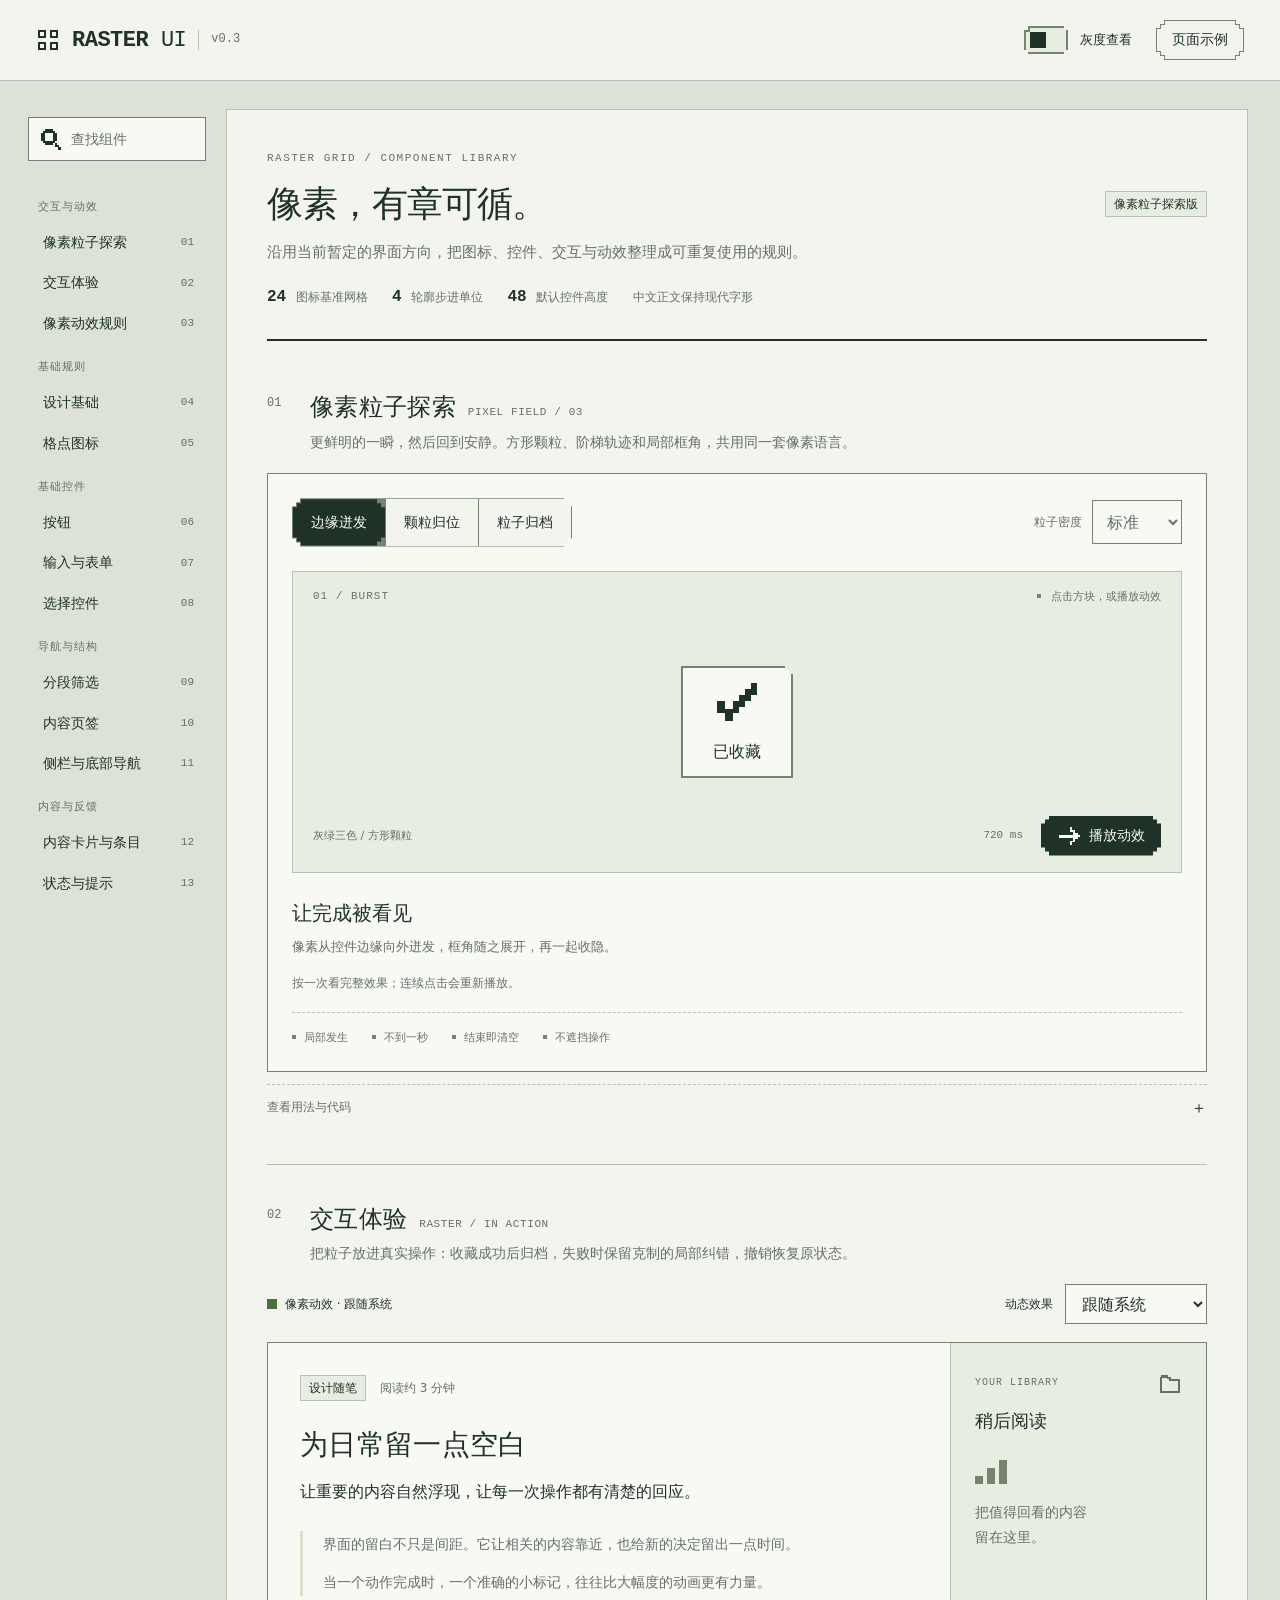
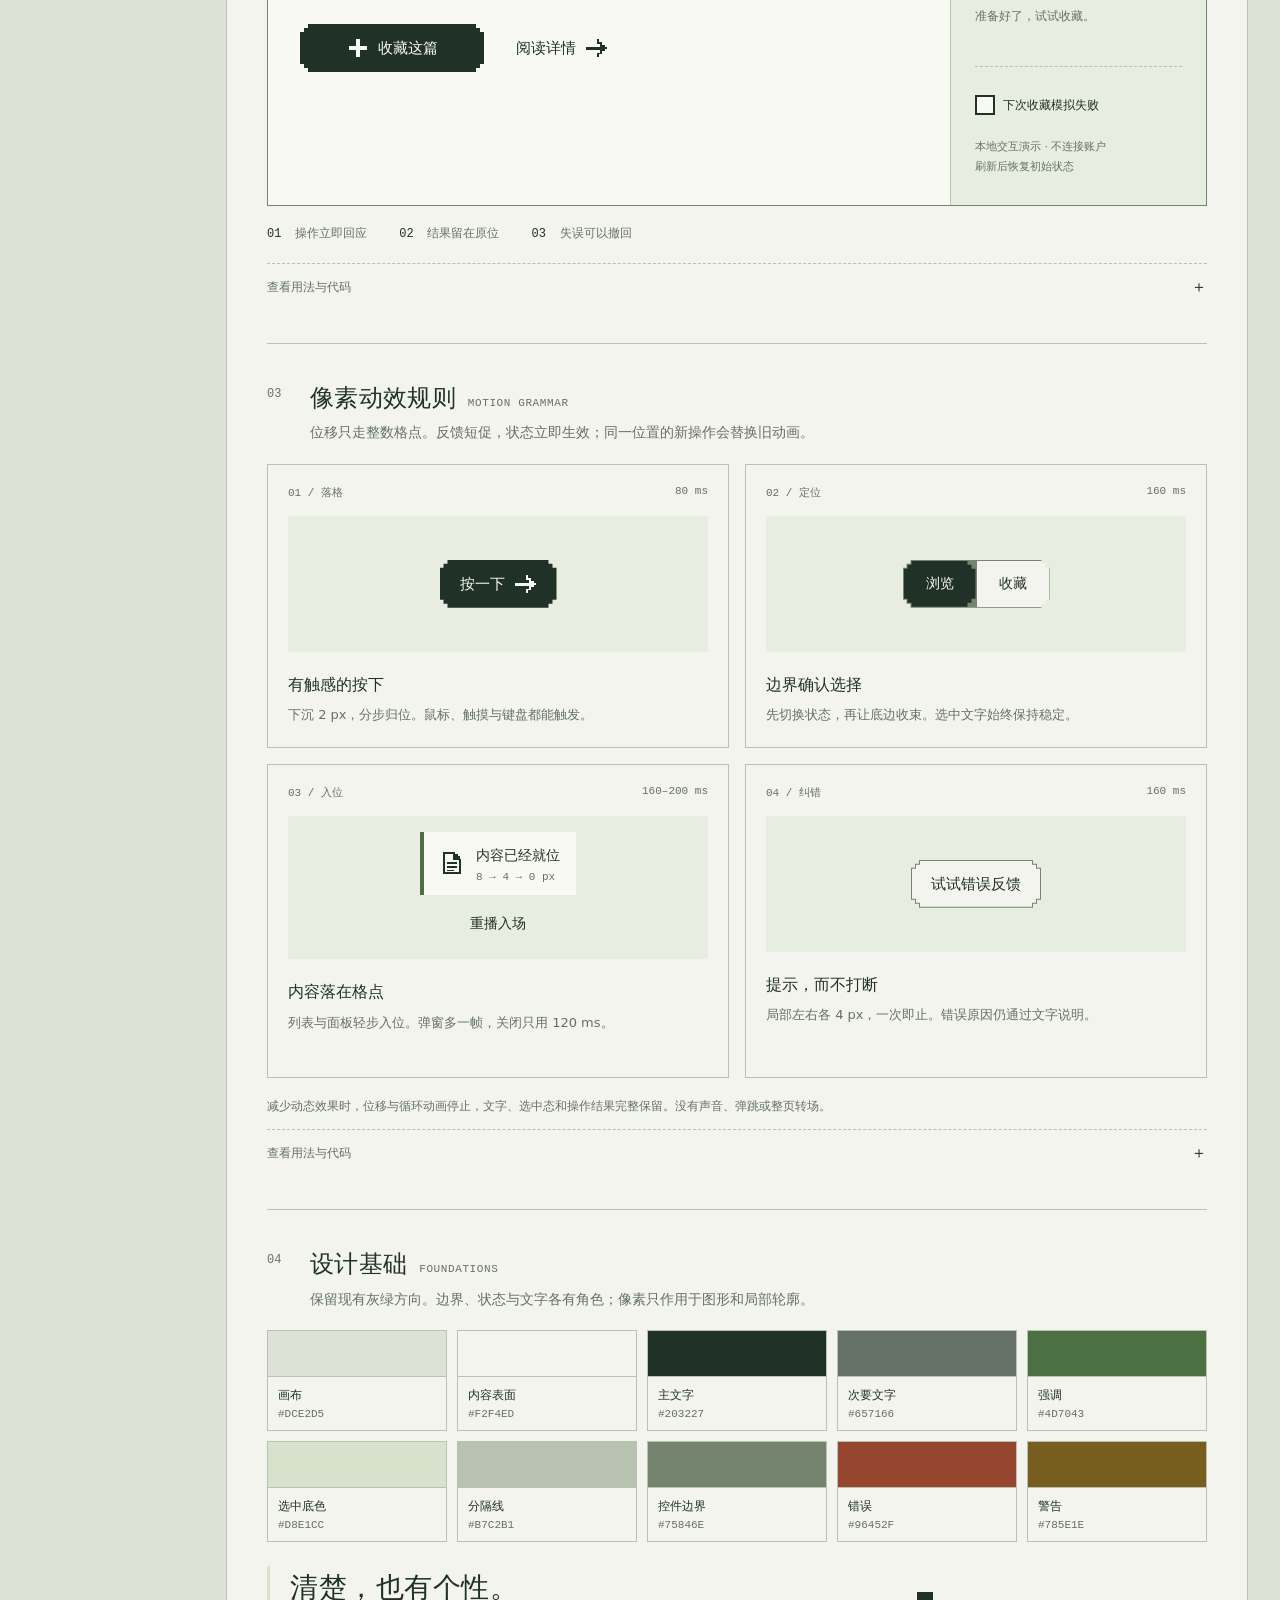
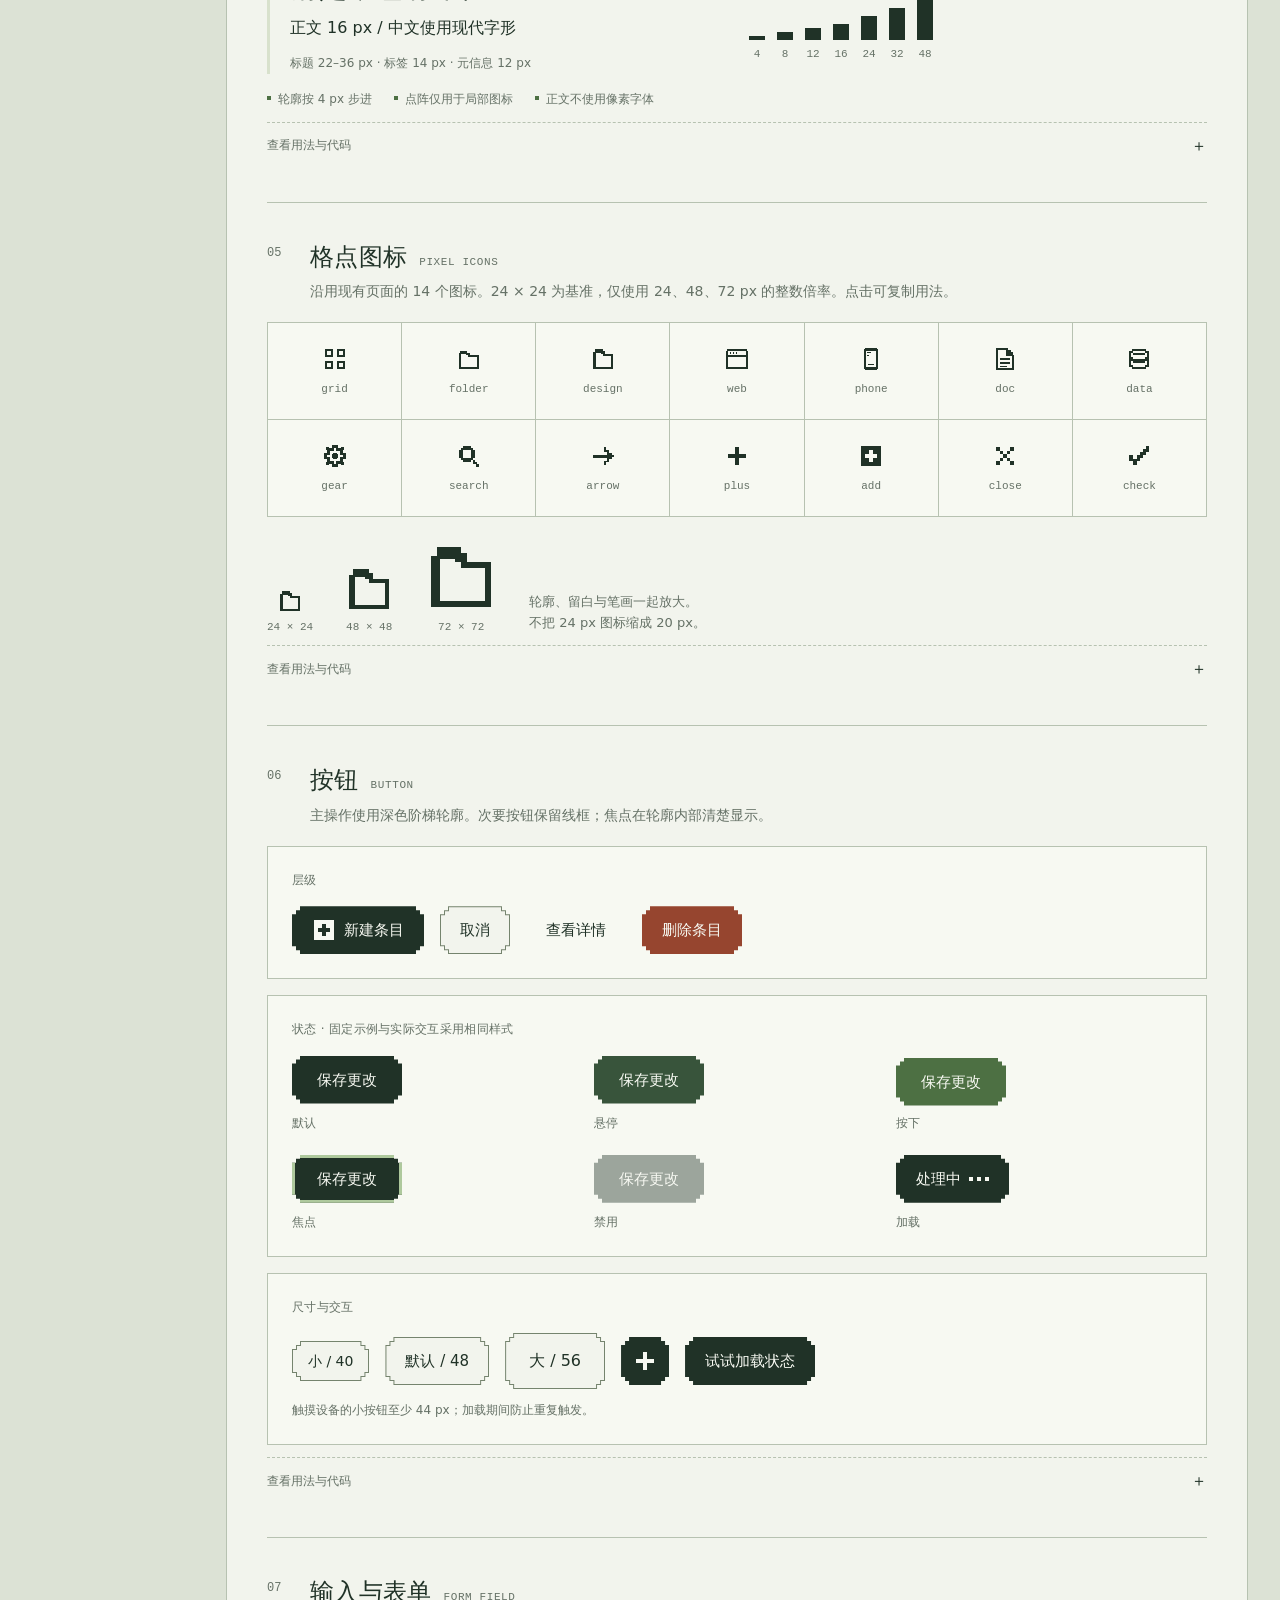
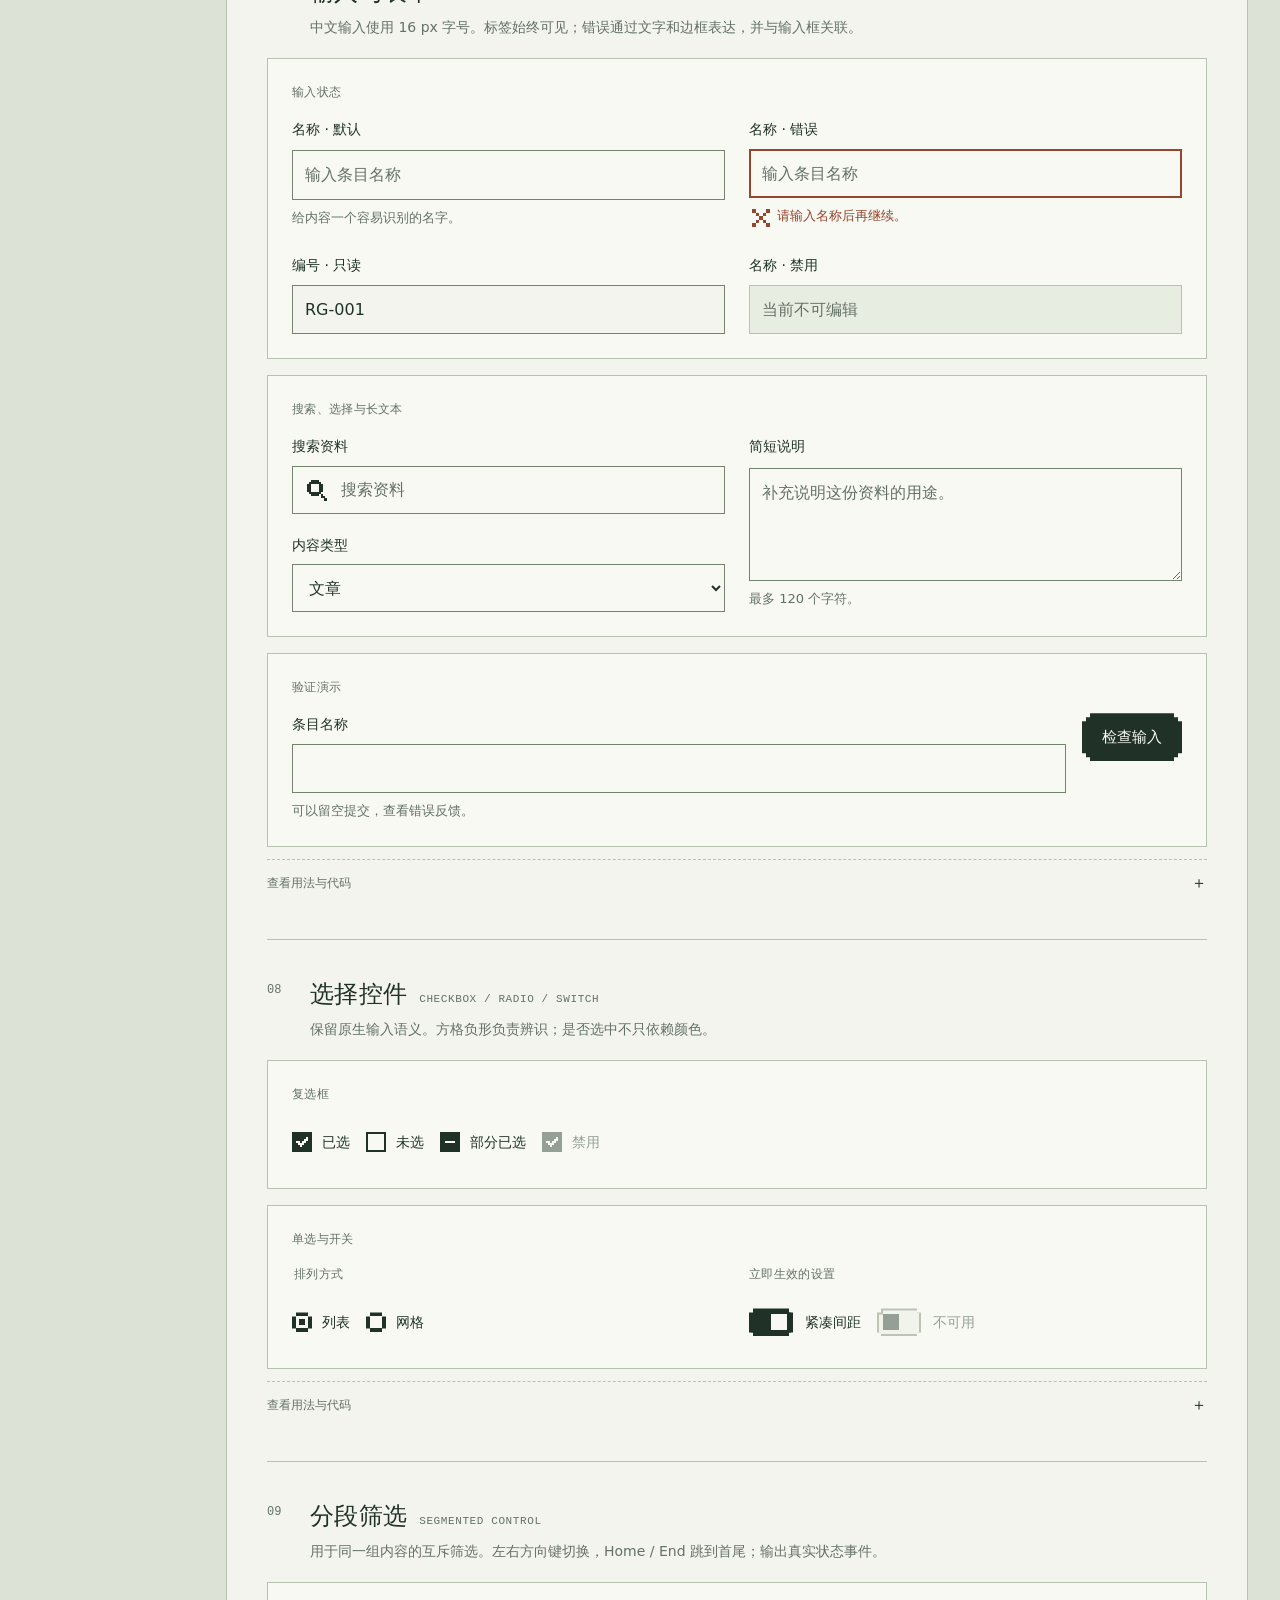
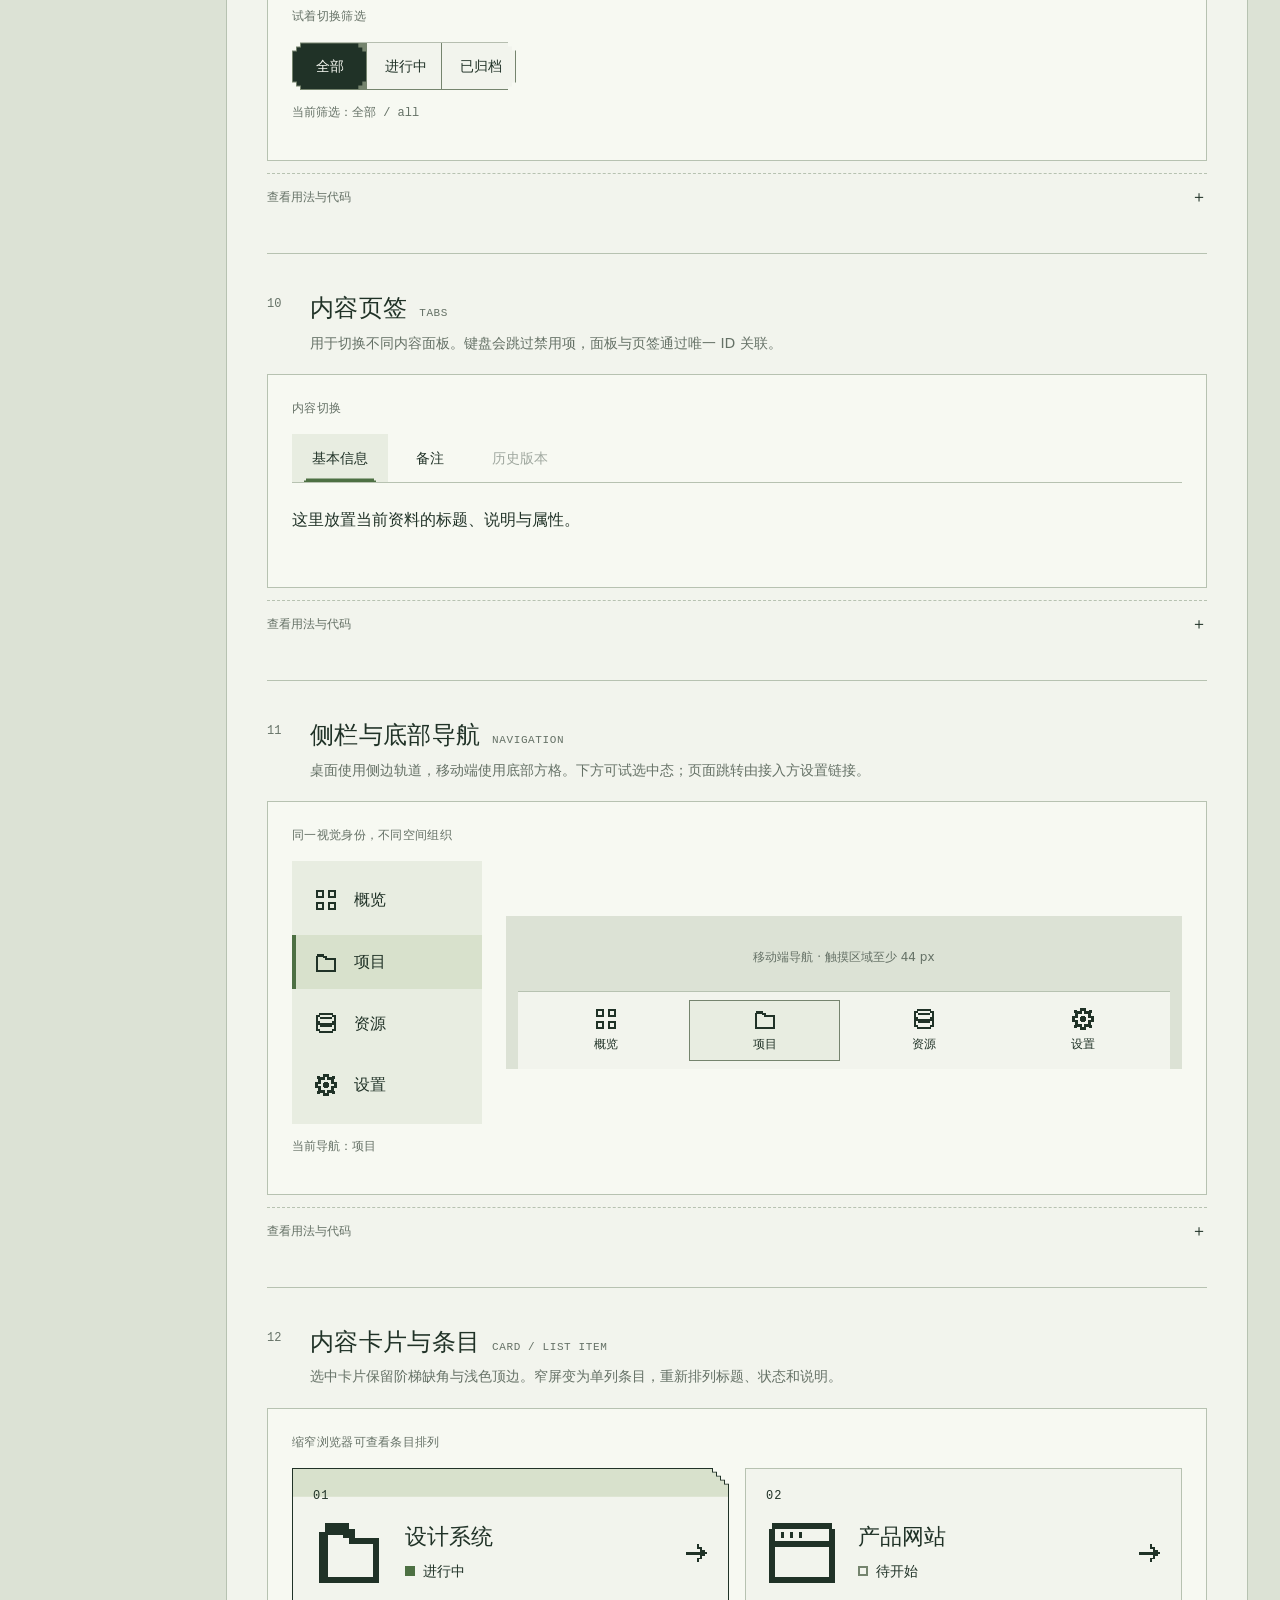
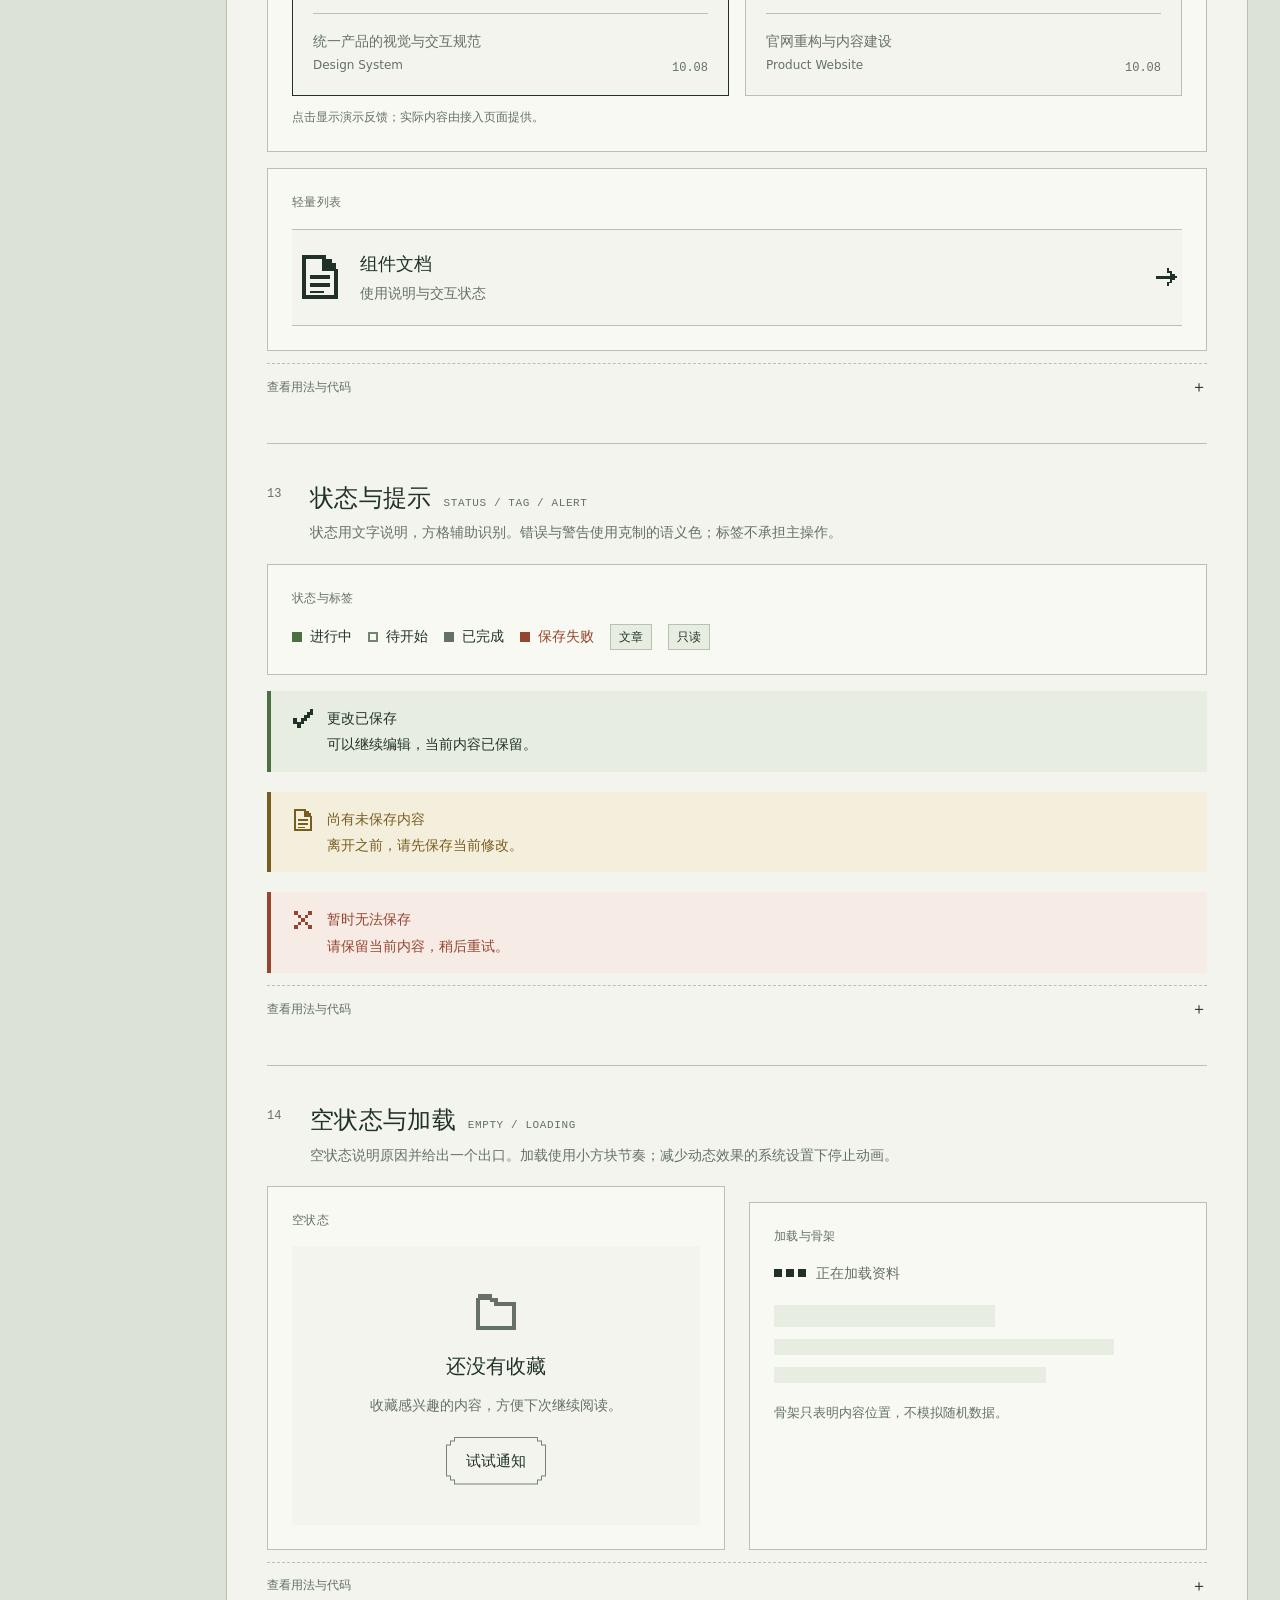
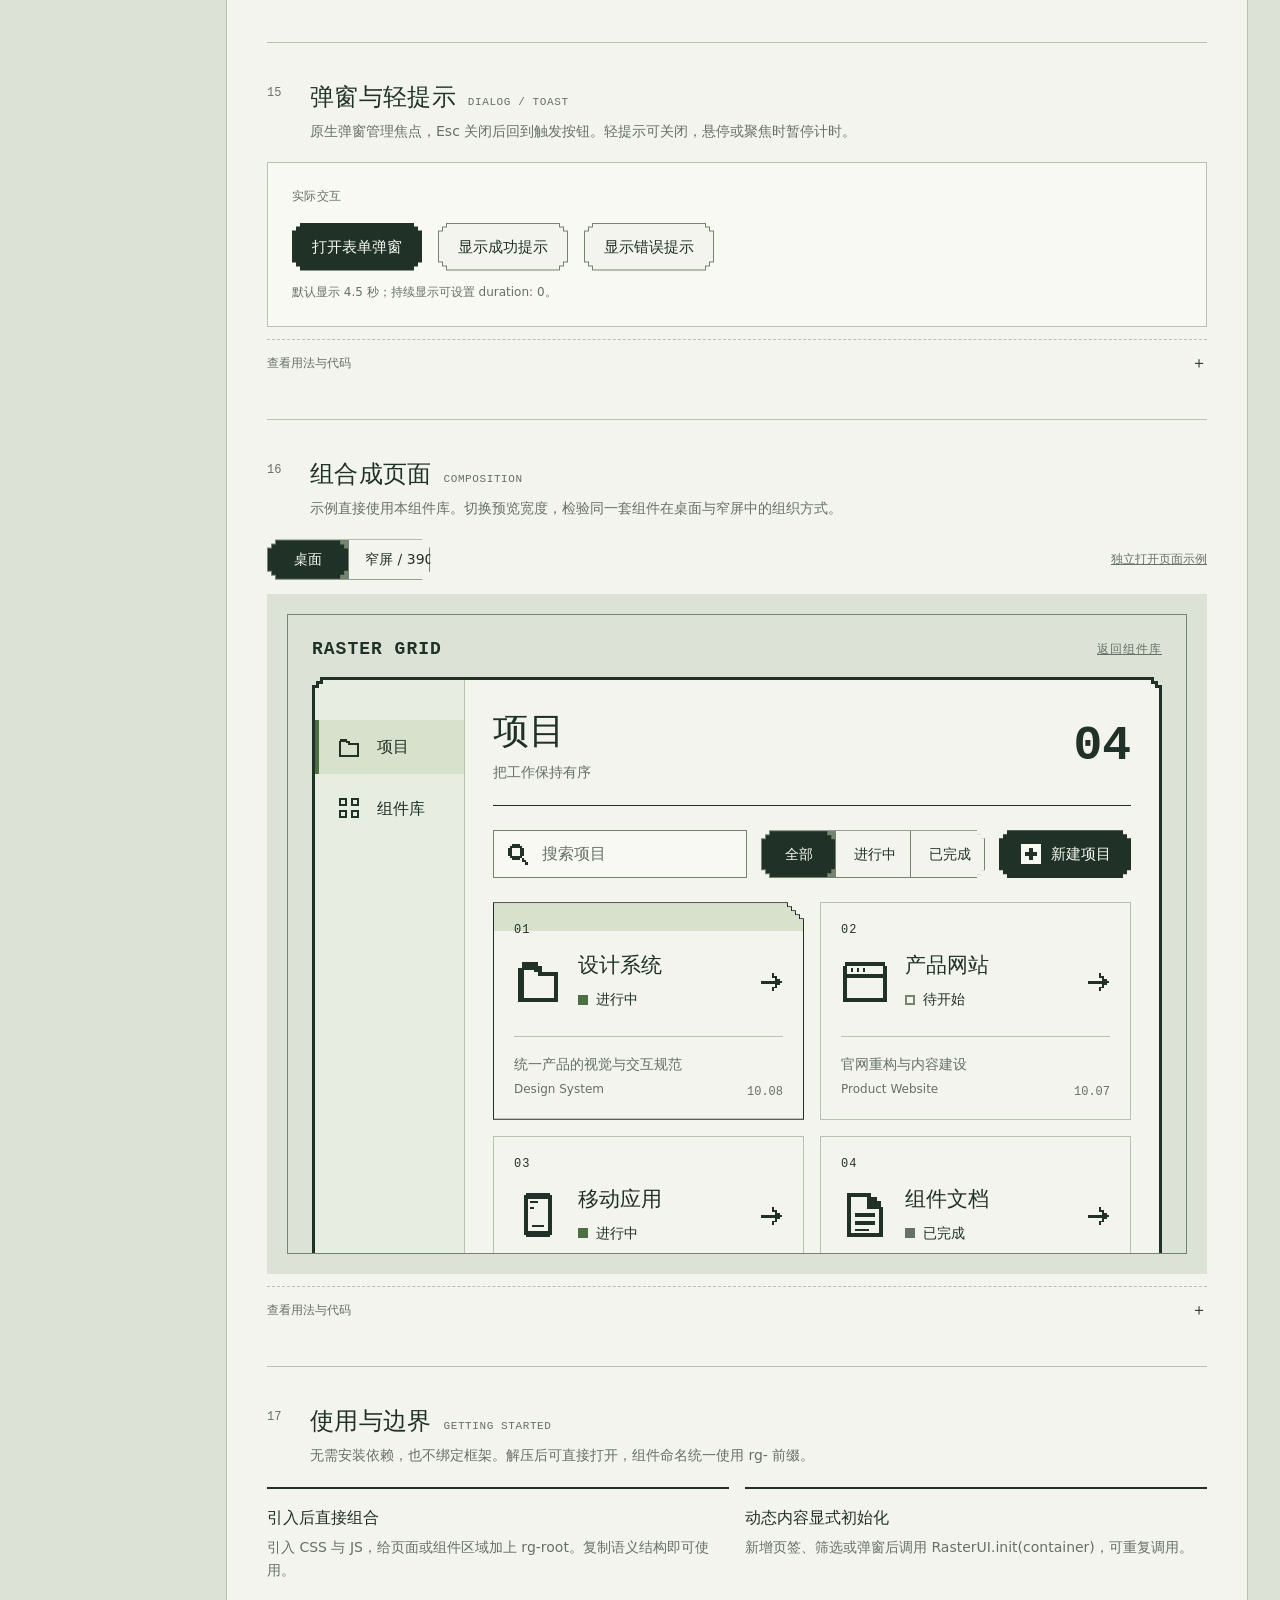
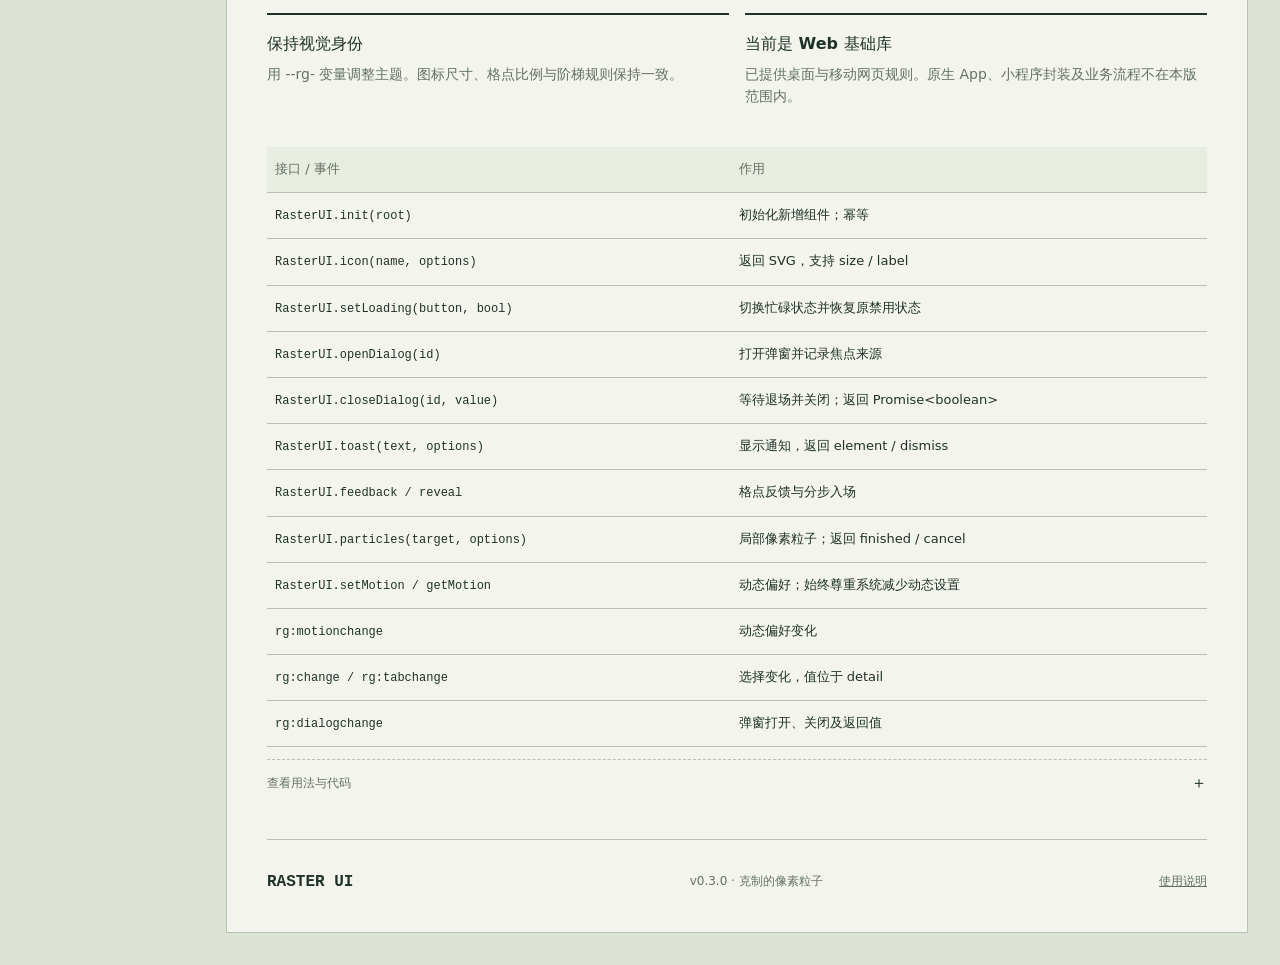
==== raster-ui/index.html @ cfce173f "Add Raster UI v0.3 component library and pixel particle interactions" ====
<!doctype html>
<html lang="zh-CN"><head><meta charset="utf-8"><meta name="viewport" content="width=device-width,initial-scale=1,viewport-fit=cover"><meta name="theme-color" content="#dce2d5"><title>Raster UI · 像素组件库</title><meta name="description" content="从灰绿点阵界面提炼的可复用组件、状态和交互规范。"><link rel="icon" href="data:image/svg+xml,%3Csvg xmlns='http://www.w3.org/2000/svg' viewBox='0 0 16 16'%3E%3Cpath fill='%23203227' d='M2 0h12v2h2v12h-2v2H2v-2H0V2h2z'/%3E%3Cpath fill='%23f2f4ed' d='M4 4h3v3H4zm5 0h3v3H9zM4 9h3v3H4zm5 0h3v3H9z'/%3E%3C/svg%3E"><link rel="stylesheet" href="raster-ui.css"><link rel="stylesheet" href="docs.css"><link rel="stylesheet" href="motion-lab.css"><script defer src="raster-ui.js"></script><script defer src="motion-lab.js"></script><script defer src="docs.js"></script></head>
<body class="rg-root">
<a class="skip-link" href="#library-main">跳至组件内容</a>
<header class="docs-header" data-rg-particle-exclude><a class="docs-brand" href="#top"><svg class="rg-icon" aria-hidden="true"><use href="#rg-i-grid"/></svg><strong>RASTER <span>UI</span></strong><span class="version rg-mono">v0.3</span></a><div class="docs-header-actions"><label class="rg-switch"><input type="checkbox" role="switch" id="grayscale"><span class="rg-switch__track" aria-hidden="true"></span><span>灰度查看</span></label><a class="rg-button rg-button--secondary rg-button--sm" href="examples/workspace.html" target="_blank" rel="noopener">页面示例</a></div></header>
<div class="docs-layout" id="top"><aside class="docs-sidebar" data-rg-particle-exclude><label class="rg-search docs-search"><svg class="rg-icon" aria-hidden="true"><use href="#rg-i-search"/></svg><input id="component-search" placeholder="查找组件" aria-label="查找组件" type="search" autocomplete="off"></label><nav id="catalog-nav" aria-label="组件目录"></nav><p class="sidebar-note">灰绿基调 / 整数格点<br>少量阶梯 / 清楚的状态</p></aside>
<main id="library-main" class="docs-main"><header class="docs-intro"><div class="intro-eyebrow rg-mono">RASTER GRID / COMPONENT LIBRARY</div><div class="intro-title-row"><h1>像素，有章可循。</h1><span class="rg-tag">像素粒子探索版</span></div><p>沿用当前暂定的界面方向，把图标、控件、交互与动效整理成可重复使用的规则。</p><div class="intro-facts"><span><b>24</b> 图标基准网格</span><span><b>4</b> 轮廓步进单位</span><span><b>48</b> 默认控件高度</span><span>中文正文保持现代字形</span></div></header>
<div class="docs-empty rg-empty" id="no-results" hidden><svg class="rg-icon rg-icon--48" aria-hidden="true"><use href="#rg-i-search"/></svg><h2>没有找到这个组件</h2><p>试试“按钮”“表单”或“弹窗”。</p><button class="rg-button rg-button--secondary" id="reset-search">查看全部组件</button></div>
<div id="catalog"></div><footer class="docs-footer"><strong>RASTER UI</strong><span>v0.3.0 · 克制的像素粒子</span><a href="README.md">使用说明</a></footer></main></div>
<dialog class="rg-dialog rg-root" id="demo-dialog" aria-labelledby="demo-dialog-title" data-rg-dismiss-outside><header class="rg-dialog__header"><h2 class="rg-dialog__title" id="demo-dialog-title">新建条目</h2><button class="rg-button rg-button--quiet rg-button--icon" data-rg-close aria-label="关闭弹窗"><svg class="rg-icon" aria-hidden="true"><use href="#rg-i-close"/></svg></button></header><form class="rg-dialog__body" id="demo-dialog-form"><label class="rg-field"><span class="rg-label">条目名称</span><input class="rg-input" name="name" required maxlength="30" placeholder="输入名称" autofocus></label><p class="rg-help" style="margin-top:12px">这里演示表单弹窗，不会创建真实数据。</p><div class="rg-dialog__footer"><button type="button" class="rg-button rg-button--secondary" data-rg-close>取消</button><button class="rg-button" type="submit">完成演示</button></div></form></dialog>
<dialog class="rg-dialog rg-root" id="copy-dialog" aria-labelledby="copy-title"><header class="rg-dialog__header"><h2 class="rg-dialog__title" id="copy-title">复制用法</h2><button class="rg-button rg-button--quiet rg-button--icon" data-rg-close aria-label="关闭复制窗口"><svg class="rg-icon" aria-hidden="true"><use href="#rg-i-close"/></svg></button></header><div class="rg-dialog__body"><p class="rg-help">浏览器未允许自动复制。下方代码已选中，可使用 Ctrl/Cmd + C 复制。</p><textarea id="copy-fallback" class="rg-textarea" readonly aria-label="待复制的代码" spellcheck="false"></textarea></div></dialog>
</body></html>
---- raster-ui/raster-ui.css ----
/* Raster UI 0.3.0 · grid motion and bounded pixel particles. */
:root {
  --rg-canvas:#dce2d5; --rg-surface:#f2f4ed; --rg-surface-raised:#f7f9f2;
  --rg-ink:#203227; --rg-muted:#657166; --rg-line:#b7c2b1;
  --rg-control-line:#75846e; --rg-subtle:#e8ede1; --rg-selected:#d8e1cc;
  --rg-accent:#4d7043; --rg-hover:#38543b; --rg-danger:#96452f;
  --rg-danger-bg:#f6ebe5; --rg-warning:#785e1e; --rg-warning-bg:#f4efdd;
  --rg-font:"Microsoft YaHei UI","Microsoft YaHei","PingFang SC",system-ui,sans-serif;
  --rg-mono:"Cascadia Mono",Consolas,monospace;
  --rg-space-1:4px; --rg-space-2:8px; --rg-space-3:12px; --rg-space-4:16px;
  --rg-space-5:24px; --rg-space-6:32px; --rg-space-7:48px;
  --rg-control-sm:40px; --rg-control-md:48px; --rg-control-lg:56px;
  --rg-border:1px; --rg-border-strong:3px; --rg-motion:120ms;
  --rg-motion-press:80ms; --rg-motion-select:160ms; --rg-motion-enter:200ms;
  --rg-motion-exit:120ms; --rg-motion-confirm:240ms; --rg-motion-step:4px;
  --rg-cut:polygon(0 8px,4px 8px,4px 4px,8px 4px,8px 0,calc(100% - 8px) 0,calc(100% - 8px) 4px,calc(100% - 4px) 4px,calc(100% - 4px) 8px,100% 8px,100% calc(100% - 8px),calc(100% - 4px) calc(100% - 8px),calc(100% - 4px) calc(100% - 4px),calc(100% - 8px) calc(100% - 4px),calc(100% - 8px) 100%,8px 100%,8px calc(100% - 4px),4px calc(100% - 4px),4px calc(100% - 8px),0 calc(100% - 8px));
  --rg-notch:polygon(0 0,calc(100% - 16px) 0,calc(100% - 16px) 4px,calc(100% - 12px) 4px,calc(100% - 12px) 8px,calc(100% - 8px) 8px,calc(100% - 8px) 12px,calc(100% - 4px) 12px,calc(100% - 4px) 16px,100% 16px,100% 100%,0 100%);
}
.rg-root{font-family:var(--rg-font);color:var(--rg-ink);line-height:1.6;font-size:16px;font-synthesis:none}
.rg-root *,.rg-root *::before,.rg-root *::after{box-sizing:border-box}
.rg-root [hidden]{display:none!important}
.rg-particles{position:fixed!important;inset:0 auto auto 0!important;max-width:none!important;max-height:none!important;margin:0!important;padding:0!important;border:0!important;outline:0!important;background:transparent!important;box-shadow:none!important;pointer-events:none!important;z-index:10000;overflow:clip;image-rendering:pixelated}
.rg-particles::backdrop{background:transparent;pointer-events:none}
.rg-root ::selection{background:var(--rg-selected);color:var(--rg-ink)}
.rg-root button,.rg-root input,.rg-root textarea,.rg-root select{font:inherit;color:inherit;border-radius:0}
.rg-root button{touch-action:manipulation;cursor:pointer}
.rg-root button:disabled{cursor:not-allowed}
.rg-root :focus-visible{outline:3px solid var(--rg-accent);outline-offset:4px}
.rg-sr-only{position:absolute!important;width:1px;height:1px;padding:0;overflow:hidden;clip-path:inset(50%);white-space:nowrap;border:0}
.rg-mono{font-family:var(--rg-mono);font-variant-numeric:tabular-nums}
.rg-icon{display:inline-block;vertical-align:middle;flex:0 0 auto;width:24px;height:24px;fill:currentColor;shape-rendering:crispEdges}
.rg-icon--48{width:48px;height:48px}.rg-icon--72{width:72px;height:72px}
.rg-pixel-text{display:inline-block;fill:currentColor;shape-rendering:crispEdges;vertical-align:middle;max-width:100%}
.rg-frame{padding:3px;clip-path:var(--rg-cut);background:var(--rg-ink)}
.rg-frame__body{padding:24px;clip-path:var(--rg-cut);background:var(--rg-surface)}
.rg-button{--rg-button-bg:var(--rg-ink);--rg-button-fg:var(--rg-surface-raised);position:relative;isolation:isolate;display:inline-flex;align-items:center;justify-content:center;gap:8px;min-height:var(--rg-control-md);max-width:100%;padding:10px 20px;border:0;background:var(--rg-button-bg);color:var(--rg-button-fg)!important;clip-path:var(--rg-cut);font-size:15px!important;font-weight:500;text-decoration:none;text-align:center;line-height:1.4;transition:background var(--rg-motion);overflow-wrap:anywhere}
.rg-button:not(:disabled):hover,.rg-button[data-state="hover"]{background:var(--rg-hover)}
.rg-button:not(:disabled):active,.rg-button[data-state="pressed"]{transform:translateY(2px);background:var(--rg-accent)}
.rg-button:focus-visible,.rg-button[data-state="focus"]{outline:0;box-shadow:inset 0 0 0 3px #aec99d}
.rg-button:disabled{opacity:.42}.rg-button[aria-busy="true"]{opacity:1;cursor:wait}
.rg-button[aria-busy="true"]::after{content:"";display:inline-block;width:12px;height:12px;flex:0 0 auto;border:3px solid currentColor;border-right-color:transparent;animation:rg-turn 900ms steps(4,end) infinite}
.rg-button--secondary{--rg-button-fg:var(--rg-ink);background:var(--rg-control-line)}
.rg-button--secondary::before{position:absolute;content:"";inset:1px;background:var(--rg-surface);clip-path:var(--rg-cut);z-index:-1}
.rg-button--secondary:not(:disabled):hover::before,.rg-button--secondary[data-state="hover"]::before{background:var(--rg-subtle)}
.rg-button--secondary:not(:disabled):active::before,.rg-button--secondary[data-state="pressed"]::before{background:var(--rg-selected)}
.rg-button--secondary:focus-visible::before,.rg-button--secondary[data-state="focus"]::before{inset:3px}
.rg-button--quiet{--rg-button-fg:var(--rg-ink);background:transparent;clip-path:none}
.rg-button--quiet:not(:disabled):hover{background:var(--rg-subtle)}
.rg-button--quiet:not(:disabled):active{background:var(--rg-selected)}
.rg-button--danger{--rg-button-bg:var(--rg-danger)}
.rg-button--danger:not(:disabled):hover{background:#7f3826}
.rg-button--sm{min-height:var(--rg-control-sm);padding:8px 16px;font-size:14px!important}
.rg-button--lg{min-height:var(--rg-control-lg);padding:14px 24px;font-size:16px!important}
.rg-button--icon{width:48px;height:48px;padding:12px;flex:0 0 auto}
.rg-button--block{width:100%}
.rg-field{display:grid;gap:8px;min-width:0}
.rg-label{font-size:14px;font-weight:500}
.rg-input,.rg-textarea,.rg-select{display:block;width:100%;min-width:0;min-height:48px;padding:11px 12px;border:1px solid var(--rg-control-line);background:var(--rg-surface-raised);color:var(--rg-ink);font-size:16px!important;line-height:1.5}
.rg-input::placeholder,.rg-textarea::placeholder{color:var(--rg-muted);opacity:1}
.rg-input:focus,.rg-textarea:focus,.rg-select:focus{outline:2px solid var(--rg-ink);outline-offset:3px}
.rg-input:disabled,.rg-textarea:disabled,.rg-select:disabled{background:var(--rg-subtle);color:var(--rg-muted);border-color:var(--rg-line);cursor:not-allowed}
.rg-input[readonly]{background:var(--rg-surface)}
.rg-input[aria-invalid="true"],.rg-textarea[aria-invalid="true"],.rg-select[aria-invalid="true"]{border:2px solid var(--rg-danger);padding:10px 11px}
.rg-textarea{min-height:112px;resize:vertical}
.rg-help{margin:0;color:var(--rg-muted);font-size:13px;line-height:1.6}
.rg-help--error{color:var(--rg-danger);display:flex;align-items:flex-start;gap:4px}
.rg-search{display:flex;align-items:center;gap:12px;min-height:48px;padding:0 12px;background:var(--rg-surface-raised);border:1px solid var(--rg-control-line);min-width:0}
.rg-search:focus-within{outline:2px solid var(--rg-ink);outline-offset:3px}
.rg-search input{width:100%;min-width:0;background:none;border:0;outline:none!important;font-size:16px;min-height:46px;padding:8px 0}
.rg-search input::placeholder{color:var(--rg-muted)}
.rg-check{position:relative;display:inline-flex;align-items:center;gap:10px;min-height:44px;font-size:14px;cursor:pointer}
.rg-check input{appearance:none;display:grid;place-content:center;flex:0 0 auto;width:20px;height:20px;border:2px solid var(--rg-ink);background:var(--rg-surface-raised);margin:0}
.rg-check input:checked,.rg-check input:indeterminate{background:var(--rg-ink)}
.rg-check input:checked::after{content:"";width:12px;height:10px;background:var(--rg-surface-raised);clip-path:polygon(0 4px,4px 4px,4px 6px,6px 6px,6px 4px,8px 4px,8px 2px,10px 2px,10px 0,12px 0,12px 4px,10px 4px,10px 6px,8px 6px,8px 8px,6px 8px,6px 10px,4px 10px,4px 8px,2px 8px,2px 6px,0 6px)}
.rg-check input:indeterminate::after{content:"";width:10px;height:2px;clip-path:none;background:var(--rg-surface-raised)}
.rg-check input[type="radio"]{clip-path:polygon(0 4px,4px 4px,4px 0,16px 0,16px 4px,20px 4px,20px 16px,16px 16px,16px 20px,4px 20px,4px 16px,0 16px);background:var(--rg-ink);border:0}
.rg-check input[type="radio"]::before{content:"";display:block;width:12px;height:12px;background:var(--rg-surface-raised)}
.rg-check input[type="radio"]:checked::after{position:absolute;width:6px;height:6px;margin:7px;clip-path:none;background:var(--rg-ink)}
.rg-check:has(input:disabled){opacity:.45;cursor:not-allowed}
.rg-check:has(input[type="radio"]:focus-visible){outline:3px solid var(--rg-accent);outline-offset:4px}
.rg-switch{display:inline-flex;position:relative;gap:12px;align-items:center;min-height:44px;cursor:pointer;font-size:14px}
.rg-switch input{position:absolute;left:0;top:50%;transform:translateY(-50%);width:44px;height:28px;opacity:0;margin:0}
.rg-switch__track{display:block;position:relative;width:44px;height:28px;background:var(--rg-control-line);clip-path:polygon(0 4px,4px 4px,4px 0,40px 0,40px 4px,44px 4px,44px 24px,40px 24px,40px 28px,4px 28px,4px 24px,0 24px)}
.rg-switch__track::before{content:"";position:absolute;inset:2px;background:var(--rg-subtle);clip-path:inherit}
.rg-switch__track::after{content:"";position:absolute;left:6px;top:6px;width:16px;height:16px;background:var(--rg-ink);transition:transform var(--rg-motion-select) steps(4,end)}
.rg-switch input:checked+.rg-switch__track{background:var(--rg-ink)}
.rg-switch input:checked+.rg-switch__track::before{background:var(--rg-ink)}
.rg-switch input:checked+.rg-switch__track::after{background:var(--rg-surface-raised);transform:translateX(16px)}
.rg-switch:has(input:focus-visible){outline:3px solid var(--rg-accent);outline-offset:4px}
.rg-switch:has(input:disabled){opacity:.45;cursor:not-allowed}
.rg-segmented{display:inline-flex;max-width:100%;gap:1px;padding:1px;background:var(--rg-control-line);clip-path:var(--rg-cut)}
.rg-segment{position:relative;border:0;background:var(--rg-surface);padding:10px 18px;min-height:46px;min-width:0;flex:1;font-size:14px!important;line-height:1.4;white-space:nowrap}
.rg-segment:hover{background:var(--rg-subtle)}
.rg-segment[aria-pressed="true"]{background:var(--rg-ink);color:var(--rg-surface-raised);clip-path:var(--rg-cut)}
.rg-segment:focus-visible{outline-offset:-5px}
.rg-segment:disabled{opacity:.5}
.rg-tabs{min-width:0}.rg-tablist{display:flex;overflow-x:auto;border-bottom:1px solid var(--rg-line);gap:8px}
.rg-tab{position:relative;min-height:48px;padding:10px 20px;background:none;border:0;color:var(--rg-muted);font-size:14px!important;white-space:nowrap;flex-shrink:0}
.rg-tab[aria-selected="true"]{color:var(--rg-ink);font-weight:600;background:var(--rg-subtle)}
.rg-tab[aria-selected="true"]::after{content:"";position:absolute;bottom:0;left:12px;right:12px;height:4px;background:var(--rg-accent);clip-path:polygon(0 2px,2px 2px,2px 0,calc(100% - 2px) 0,calc(100% - 2px) 2px,100% 2px,100% 100%,0 100%)}
.rg-tab:focus-visible{outline-offset:-4px}.rg-tab:disabled{opacity:.4}
.rg-tabpanel{padding:24px 0;min-height:80px;overflow-wrap:anywhere}
.rg-nav{display:grid;gap:8px;min-width:144px;padding:12px 0;background:var(--rg-subtle)}
.rg-nav__item{display:flex;position:relative;align-items:center;gap:16px;padding:14px 22px;min-height:52px;background:none;border:0;color:var(--rg-ink);text-decoration:none;font-size:16px}
.rg-nav__item:hover{background:var(--rg-selected)}
.rg-nav__item[aria-current="page"]{background:var(--rg-selected);font-weight:600}
.rg-nav__item[aria-current="page"]::before{position:absolute;content:"";left:0;top:0;bottom:0;width:4px;background:var(--rg-accent)}
.rg-nav__item:focus-visible{outline-offset:-4px}
.rg-bottom-nav{display:flex;justify-content:space-around;gap:8px;background:var(--rg-surface);border-top:1px solid var(--rg-line);padding:8px 12px max(8px,env(safe-area-inset-bottom))}
.rg-bottom-nav .rg-nav__item{min-height:56px;flex:1;flex-direction:column;gap:4px;padding:6px 10px;font-size:12px;border:1px solid transparent}
.rg-bottom-nav .rg-nav__item[aria-current="page"]{border-color:var(--rg-control-line);background:var(--rg-subtle)}
.rg-bottom-nav .rg-nav__item[aria-current="page"]::before{display:none}
.rg-status{display:inline-flex;align-items:center;gap:8px;font-size:14px;line-height:1.5}
.rg-status::before{content:"";width:10px;height:10px;background:var(--rg-accent);flex-shrink:0}
.rg-status--pending::before{background:transparent;border:2px solid var(--rg-control-line)}
.rg-status--done::before{background:var(--rg-muted)}
.rg-status--error{color:var(--rg-danger)}.rg-status--error::before{background:var(--rg-danger)}
.rg-tag{display:inline-block;padding:3px 8px;background:var(--rg-subtle);color:var(--rg-ink);border:1px solid var(--rg-line);font-size:12px;line-height:1.5}
.rg-card-grid{display:grid;grid-template-columns:repeat(2,minmax(0,1fr));gap:16px}
.rg-card{position:relative;isolation:isolate;display:block;width:100%;min-width:0;padding:20px;text-align:left;border:1px solid var(--rg-line);background:var(--rg-surface);color:var(--rg-ink);text-decoration:none;font-family:var(--rg-font)}
button.rg-card:hover,a.rg-card:hover{border-color:var(--rg-ink);background:var(--rg-subtle)}
.rg-card--selected{border:0;background:var(--rg-ink);clip-path:var(--rg-notch);padding:21px}
.rg-card--selected::before{content:"";position:absolute;inset:1px;clip-path:inherit;background:var(--rg-surface);z-index:-2}
.rg-card--selected::after{content:"";position:absolute;left:1px;right:1px;top:1px;height:28px;clip-path:inherit;background:var(--rg-selected);z-index:-1}
.rg-card:focus-visible{outline-offset:-4px}
.rg-card__index{display:block;font:12px var(--rg-mono);letter-spacing:1px;margin-bottom:14px}
.rg-card__main{display:flex;align-items:center;gap:20px;margin:10px 0 24px;min-width:0}
.rg-card__content{display:block;flex:1;min-width:0}
.rg-card__title{display:block;margin-bottom:6px;font-size:22px;font-weight:700;line-height:1.4;overflow-wrap:anywhere}
.rg-card__arrow{margin-left:auto}
.rg-card__footer{display:flex;align-items:flex-end;justify-content:space-between;gap:16px;border-top:1px solid var(--rg-line);padding-top:16px;font-size:14px;color:var(--rg-muted)}
.rg-card__description{display:block;overflow-wrap:anywhere}.rg-card__meta{display:block;font-size:12px;margin-top:4px}.rg-card time{font:12px var(--rg-mono);white-space:nowrap}
.rg-list{border-top:1px solid var(--rg-line)}
.rg-list-item{display:flex;align-items:center;gap:16px;width:100%;border:0;border-bottom:1px solid var(--rg-line);padding:20px 4px;background:var(--rg-surface);color:var(--rg-ink);text-align:left;text-decoration:none}
.rg-list-item:hover{background:var(--rg-subtle)}
.rg-list-item__body{flex:1;min-width:0}.rg-list-item__title{display:block;font-size:18px;font-weight:600}.rg-list-item__description{display:block;font-size:14px;color:var(--rg-muted);margin-top:4px}
.rg-alert{display:flex;gap:12px;align-items:flex-start;border-left:4px solid var(--rg-accent);padding:16px 20px;background:var(--rg-subtle);font-size:14px}
.rg-alert strong{display:block;margin-bottom:4px;font-weight:600}.rg-alert p{margin:0}
.rg-alert--warning{border-color:var(--rg-warning);background:var(--rg-warning-bg);color:var(--rg-warning)}
.rg-alert--error{border-color:var(--rg-danger);background:var(--rg-danger-bg);color:var(--rg-danger)}
.rg-empty{display:flex;align-items:center;flex-direction:column;text-align:center;gap:12px;padding:40px 24px;background:var(--rg-surface)}
.rg-empty>.rg-icon{color:var(--rg-muted)}.rg-empty h3{margin:4px 0 0;font-size:20px}.rg-empty p{margin:0 0 8px;font-size:14px;color:var(--rg-muted);max-width:32em}
.rg-loader{display:inline-flex;gap:6px;align-items:center;font-size:14px;color:var(--rg-muted)}
.rg-loader__blocks{display:inline-flex;gap:4px;margin-right:4px}
.rg-loader__blocks i{display:block;width:8px;height:8px;background:var(--rg-ink);animation:rg-pulse 900ms steps(2,end) infinite}
.rg-loader__blocks i:nth-child(2){animation-delay:150ms}.rg-loader__blocks i:nth-child(3){animation-delay:300ms}
.rg-skeleton{display:block;background:var(--rg-subtle);height:16px;position:relative;overflow:hidden;animation:rg-pulse 1200ms steps(2,end) infinite}
.rg-dialog{width:min(520px,calc(100% - 32px));max-height:calc(100dvh - 32px);overflow:auto;padding:0;color:var(--rg-ink);background:var(--rg-surface);border:3px solid var(--rg-ink);font-family:var(--rg-font);box-shadow:8px 8px 0 #20322724}
.rg-dialog::backdrop{background:#20322766}
.rg-dialog__header{display:flex;justify-content:space-between;align-items:center;gap:16px;padding:20px 24px;border-bottom:1px solid var(--rg-line);background:var(--rg-subtle)}
.rg-dialog__title{font-size:24px;line-height:1.4;margin:0;font-weight:700}
.rg-dialog__body{padding:24px}.rg-dialog__body p:first-child{margin-top:0}
.rg-dialog__footer{display:flex;justify-content:flex-end;flex-wrap:wrap;gap:12px;margin-top:24px}
.rg-toaster{position:fixed;z-index:9999;bottom:max(24px,env(safe-area-inset-bottom));right:24px;width:min(360px,calc(100% - 32px));display:grid;gap:12px;font-family:var(--rg-font)}
.rg-toast{display:flex;align-items:center;gap:12px;background:var(--rg-ink);color:var(--rg-surface-raised);padding:12px 12px 12px 20px;clip-path:var(--rg-cut);font-size:14px;box-shadow:none}
.rg-toast__text{flex:1;overflow-wrap:anywhere}.rg-toast--error{background:var(--rg-danger)}
.rg-toast__close{background:transparent;border:0;color:inherit!important;display:grid;place-items:center;width:44px;height:44px;padding:10px;flex:0 0 auto}
.rg-toast__close:hover{background:#ffffff16}.rg-toast__close:focus-visible{outline-offset:-3px;outline-color:var(--rg-surface-raised)}
.rg-grayscale{--rg-canvas:#dedfdb;--rg-surface:#f3f3ef;--rg-ink:#252824;--rg-muted:#676b65;--rg-line:#b9beb5;--rg-control-line:#73796f;--rg-selected:#d6d9d1;--rg-subtle:#e8eae4;--rg-accent:#51574c;--rg-hover:#41483e;--rg-surface-raised:#f7f7f3;--rg-danger:#474c44;--rg-danger-bg:#e6e8e1;--rg-warning:#5b6255;--rg-warning-bg:#eef0e8}
@keyframes rg-turn{to{transform:rotate(360deg)}}@keyframes rg-pulse{50%{opacity:.38}}
.rg-button{transition:background var(--rg-motion-press) steps(1,end),transform var(--rg-motion-press) steps(2,end)}
.rg-button[aria-busy="true"]::after{width:4px;height:4px;border:0;background:currentColor;box-shadow:8px 0 currentColor,16px 0 currentColor;margin-right:16px;animation:rg-busy 900ms steps(1,end) infinite}
.rg-check input:checked::after{animation:rg-mark-lock 120ms steps(2,end)}
.rg-check input[type="radio"]:checked::after{animation:rg-mark-opacity 120ms steps(2,end)}
.rg-field{position:relative}.rg-field:focus-within>.rg-label{color:var(--rg-ink)}
.rg-field:focus-within>.rg-label::before{content:"";position:absolute;left:-10px;top:8px;width:4px;height:4px;background:var(--rg-accent);animation:rg-mark-opacity 120ms steps(2,end)}
.rg-card__arrow{transition:transform 120ms steps(2,end)}
.rg-nav__item,.rg-segment,.rg-tab{transition:background 80ms steps(1,end)}
.rg-toast__action{border:1px solid currentColor;min-height:40px;padding:6px 10px;background:transparent;color:inherit!important;font:13px var(--rg-font);flex-shrink:0}
.rg-toast__action:hover{background:#ffffff16}.rg-toast__action:disabled{opacity:.5}.rg-toast__action:focus-visible{outline-offset:2px;outline-color:var(--rg-surface-raised)}
.rg-toast{gap:8px;padding-left:16px}.rg-toast>.rg-icon{width:24px;height:24px}
@media(hover:hover) and (pointer:fine){button.rg-card:hover .rg-card__arrow,a.rg-card:hover .rg-card__arrow{transform:translateX(4px)}}
@keyframes rg-busy{0%,100%{opacity:1;box-shadow:8px 0 color-mix(in srgb,currentColor 35%,transparent),16px 0 color-mix(in srgb,currentColor 20%,transparent)}33%{opacity:.7;box-shadow:8px 0 currentColor,16px 0 color-mix(in srgb,currentColor 35%,transparent)}66%{opacity:.5;box-shadow:8px 0 color-mix(in srgb,currentColor 35%,transparent),16px 0 currentColor}}
@keyframes rg-mark-lock{from{opacity:.5;transform:translateY(2px)}to{opacity:1;transform:translateY(0)}}
@keyframes rg-mark-opacity{from{opacity:.45}to{opacity:1}}
html[data-rg-motion="reduced"] .rg-root *,html[data-rg-motion="reduced"] .rg-root *::before,html[data-rg-motion="reduced"] .rg-root *::after{animation:none!important;transition:none!important;scroll-behavior:auto!important}
html[data-rg-motion="reduced"] .rg-button:active,html[data-rg-motion="reduced"] .rg-card:hover .rg-card__arrow{transform:none}
html[data-rg-motion="reduced"]{scroll-behavior:auto!important}
@media(max-width:640px){
 .rg-card-grid{display:block;border-top:1px solid var(--rg-line)}
 .rg-card-grid .rg-card{border:0;border-bottom:1px solid var(--rg-line);clip-path:none;min-height:136px;padding:16px 0 16px 72px;background:var(--rg-surface)}
 .rg-card-grid .rg-card::before,.rg-card-grid .rg-card::after{display:none}
 .rg-card-grid .rg-card__index{position:absolute;top:14px;left:0;margin:0}
 .rg-card-grid .rg-card__main{display:block;margin:0 0 6px}
 .rg-card-grid .rg-card__main>.rg-icon:first-child{position:absolute;left:12px;top:40px;width:48px;height:48px}
 .rg-card-grid .rg-card__title{font-size:19px;padding-right:24px}
 .rg-card-grid .rg-card__arrow{position:absolute;right:0;top:56px}
 .rg-card-grid .rg-card__footer{display:block;padding:0;border:0;font-size:13px;padding-right:20px}
 .rg-card-grid .rg-card__meta{display:none}.rg-card-grid .rg-card time{display:block;margin-top:5px}
 .rg-segment{padding:10px 14px}.rg-dialog__header{padding:16px 20px}.rg-dialog__body{padding:20px}
 .rg-dialog__footer>.rg-button{flex:1}.rg-dialog__title{font-size:22px}
 .rg-toaster{right:16px;bottom:max(16px,env(safe-area-inset-bottom))}
}
@media(pointer:coarse){.rg-button--sm{min-height:44px}}
@media(prefers-reduced-motion:reduce){.rg-root *,.rg-root *::before,.rg-root *::after{animation:none!important;transition:none!important}.rg-loader__blocks i:nth-child(2){opacity:.65}.rg-loader__blocks i:nth-child(3){opacity:.35}}
@media(forced-colors:active){.rg-button,.rg-segment[aria-pressed="true"]{clip-path:none;border:2px solid ButtonText}.rg-check input{appearance:auto}.rg-switch__track{border:2px solid ButtonText;forced-color-adjust:none}.rg-icon{fill:CanvasText}.rg-status::before{border:1px solid CanvasText}}
---- raster-ui/docs.css ----
html{scroll-behavior:smooth;scroll-padding-top:106px}body{margin:0;background:var(--rg-canvas)}a{color:inherit}button{font-family:inherit}.skip-link{position:fixed;top:-100px;left:20px;z-index:100;background:var(--rg-ink);color:var(--rg-surface);padding:12px}.skip-link:focus{top:12px}.docs-header{position:sticky;top:0;z-index:20;display:flex;align-items:center;justify-content:space-between;gap:20px;padding:18px 36px;border-bottom:1px solid var(--rg-line);background:var(--rg-surface)}.docs-brand{display:flex;align-items:center;gap:12px;text-decoration:none;white-space:nowrap}.docs-brand strong{font:700 22px var(--rg-mono);letter-spacing:-.5px}.docs-brand strong span{font-weight:400}.version{font-size:12px;border-left:1px solid var(--rg-line);padding-left:12px;color:var(--rg-muted)}.docs-header-actions{display:flex;align-items:center;gap:24px}.docs-header .rg-switch{font-size:13px}.docs-layout{display:grid;grid-template-columns:226px minmax(0,1fr);max-width:1512px;margin:auto}.docs-sidebar{position:sticky;top:85px;align-self:start;height:calc(100dvh - 85px);padding:32px 20px 24px 28px;overflow:auto}.docs-search{padding:0 10px;gap:8px;min-height:44px;margin-bottom:22px}.docs-search input{font-size:14px;min-height:42px}.docs-search>.rg-icon{width:24px;height:24px}.nav-group-label{font:11px var(--rg-mono);color:var(--rg-muted);letter-spacing:1px;padding:16px 10px 8px}.catalog-link{display:flex;justify-content:space-between;gap:10px;align-items:center;padding:9px 12px;color:var(--rg-ink);text-decoration:none;font-size:14px;border-left:3px solid transparent;min-height:40px}.catalog-link:hover{background:var(--rg-subtle)}.catalog-link[aria-current="location"]{background:var(--rg-selected);border-left-color:var(--rg-accent);font-weight:600}.catalog-link span:last-child{font:11px var(--rg-mono);color:var(--rg-muted)}.sidebar-note{font-size:12px;color:var(--rg-muted);line-height:1.8;border-top:1px dashed var(--rg-line);padding:20px 12px;margin-top:24px}.docs-main{min-width:0;margin:28px 32px 32px 0;padding:40px;background:var(--rg-surface);border:1px solid var(--rg-line)}.docs-intro{padding-bottom:32px;border-bottom:2px solid var(--rg-ink);margin-bottom:12px}.intro-eyebrow{font-size:11px;letter-spacing:1.5px;color:var(--rg-muted);margin-bottom:12px}.intro-title-row{display:flex;justify-content:space-between;align-items:center;gap:16px}.docs-intro h1{margin:0;font-size:36px;letter-spacing:-1px;line-height:1.35}.docs-intro p{font-size:15px;color:var(--rg-muted);margin:12px 0 24px}.intro-facts{display:flex;flex-wrap:wrap;gap:12px 24px;font-size:12px;color:var(--rg-muted)}.intro-facts b{font:600 16px var(--rg-mono);margin-right:6px;color:var(--rg-ink)}.doc-section{padding-top:38px;padding-bottom:32px;border-bottom:1px solid var(--rg-line);scroll-margin-top:90px;min-width:0}.section-header{display:flex;align-items:flex-start;gap:18px;margin-bottom:20px}.section-number{font:12px var(--rg-mono);padding:5px 0;color:var(--rg-muted);min-width:25px}.section-header h2{font-size:24px;line-height:1.35;letter-spacing:.3px;margin:0}.section-header p{font-size:14px;color:var(--rg-muted);margin:7px 0 0;max-width:62em}.section-title-en{font:11px var(--rg-mono);color:var(--rg-muted);letter-spacing:.6px;margin-left:12px;font-weight:400}.section-header .section-title-en{white-space:nowrap}.demo-box{padding:24px;border:1px solid var(--rg-line);background:var(--rg-surface-raised);min-width:0}.demo-box+.demo-box{margin-top:16px}.demo-label{font-size:12px;color:var(--rg-muted);margin:0 0 16px;letter-spacing:.3px}.demo-row{display:flex;align-items:center;flex-wrap:wrap;gap:16px}.demo-stack{display:grid;gap:20px}.demo-grid{display:grid;grid-template-columns:repeat(2,minmax(0,1fr));gap:24px}.demo-grid--3{grid-template-columns:repeat(3,minmax(0,1fr))}.demo-state{display:grid;gap:10px;justify-items:start}.demo-state>small{font-size:12px;color:var(--rg-muted)}.demo-states{display:grid;grid-template-columns:repeat(3,minmax(0,1fr));gap:22px 16px}.demo-states .rg-button{min-width:110px}.token-grid{display:grid;grid-template-columns:repeat(5,minmax(0,1fr));gap:10px}.token{border:1px solid var(--rg-line);min-width:0;padding:0;background:var(--rg-surface);text-align:left}.token-color{display:block;height:46px;border-bottom:1px solid var(--rg-line)}.token-name{display:block;font-size:12px;font-weight:600;padding:9px 10px 0}.token-value{display:block;font:11px var(--rg-mono);color:var(--rg-muted);padding:3px 10px 10px}.foundation-split{display:grid;grid-template-columns:1fr 1fr;gap:24px;margin-top:24px}.type-demo{border-left:3px solid var(--rg-selected);padding-left:20px}.type-demo strong{display:block;font-size:28px;letter-spacing:.5px;margin-bottom:4px}.type-demo p{font-size:16px;margin:0 0 8px}.type-demo small{font-size:12px;color:var(--rg-muted)}.spacing-scale{display:flex;align-items:flex-end;gap:12px;height:94px}.spacing-item{display:grid;justify-items:center;gap:8px;font:11px var(--rg-mono);color:var(--rg-muted)}.spacing-item i{width:16px;background:var(--rg-ink)}.rules{margin:16px 0 0;display:flex;gap:8px 22px;flex-wrap:wrap;font-size:12px;color:var(--rg-muted)}.rules span::before{content:"";display:inline-block;width:4px;height:4px;background:var(--rg-accent);margin:0 7px 3px 0}.icon-grid{display:grid;grid-template-columns:repeat(7,minmax(0,1fr));gap:1px;border:1px solid var(--rg-line);background:var(--rg-line)}.icon-cell{display:flex;flex-direction:column;align-items:center;justify-content:center;gap:12px;padding:20px 8px;background:var(--rg-surface-raised);border:0;min-height:96px}.icon-cell:hover{background:var(--rg-selected)}.icon-cell span{font:11px var(--rg-mono);color:var(--rg-muted)}.icon-size-demo{display:flex;align-items:flex-end;flex-wrap:wrap;gap:32px;padding:24px 0 0}.icon-size-demo>div{display:grid;justify-items:center;gap:8px}.icon-size-demo small{font:11px var(--rg-mono);color:var(--rg-muted)}.example-code{margin-top:12px;border-top:1px dashed var(--rg-line)}.example-code summary{display:flex;justify-content:space-between;align-items:center;gap:16px;cursor:pointer;padding:13px 0;color:var(--rg-muted);font-size:12px;list-style:none}.example-code summary::-webkit-details-marker{display:none}.example-code summary::after{content:"＋";font:16px var(--rg-mono);color:var(--rg-ink)}.example-code[open] summary::after{content:"−"}.code-toolbar{display:flex;justify-content:space-between;align-items:center;background:var(--rg-subtle);padding:6px 12px;border:1px solid var(--rg-line);font:11px var(--rg-mono);color:var(--rg-muted)}.copy-button{font-size:12px;border:0;background:transparent;padding:8px 10px;color:var(--rg-ink)}.copy-button:hover{background:var(--rg-selected)}pre{margin:0;background:#e9eee3;padding:18px 20px;border:1px solid var(--rg-line);border-top:0;overflow:auto;font:12px/1.8 var(--rg-mono);tab-size:2;max-height:380px;white-space:pre}code{font-family:var(--rg-mono)}.inline-code{padding:2px 5px;background:var(--rg-subtle);font-size:12px;color:var(--rg-ink)}.demo-readout{font:12px var(--rg-mono);color:var(--rg-muted);margin-top:14px;min-height:20px}.nav-demo{display:grid;grid-template-columns:190px minmax(0,1fr);gap:24px;align-items:center}.nav-demo-mobile{background:var(--rg-canvas);padding:32px 12px 0;min-width:0}.nav-demo-mobile>p{font-size:12px;color:var(--rg-muted);text-align:center;margin:0 0 24px}.rg-bottom-nav{min-width:0}.card-detail-note{margin:12px 0 0;font-size:12px;color:var(--rg-muted)}.loader-sample{display:grid;gap:12px;max-width:340px;width:100%}.loader-sample .rg-skeleton:first-child{width:65%;height:22px}.loader-sample .rg-skeleton:last-child{width:80%}.state-caption{font-size:12px;color:var(--rg-muted);margin:12px 0 0}.example-view{width:100%;background:var(--rg-canvas);padding:20px;display:flex;justify-content:center;overflow:auto}.example-view iframe{width:100%;min-width:0;height:640px;border:1px solid var(--rg-control-line);background:var(--rg-surface);flex-shrink:0;transition:width 180ms}.example-view.is-mobile iframe{width:390px;max-width:100%;height:740px}.example-toolbar{display:flex;justify-content:space-between;align-items:center;gap:16px;margin-bottom:14px}.example-toolbar .rg-segment{min-height:38px;padding:8px 16px}.example-toolbar a{font-size:12px;color:var(--rg-muted)}.usage-grid{display:grid;grid-template-columns:1fr 1fr;gap:16px}.usage-item{border-top:2px solid var(--rg-ink);padding:16px 0}.usage-item h3{font-size:16px;margin:0 0 6px}.usage-item p{font-size:14px;color:var(--rg-muted);margin:0}.api-table{width:100%;border-collapse:collapse;font-size:13px;margin-top:24px}.api-table td,.api-table th{border-bottom:1px solid var(--rg-line);text-align:left;padding:12px 8px;vertical-align:top}.api-table th{color:var(--rg-muted);font-weight:500;background:var(--rg-subtle)}.api-table code{font-size:12px;overflow-wrap:anywhere}.docs-footer{display:flex;align-items:center;justify-content:space-between;gap:20px;padding-top:32px;font-size:12px;color:var(--rg-muted)}.docs-footer strong{font:600 16px var(--rg-mono);color:var(--rg-ink)}#copy-fallback{margin-top:16px;min-height:280px;font:12px/1.7 var(--rg-mono)}.docs-empty{margin-top:24px}.docs-empty h2{font-size:22px}.section-pills{display:flex;gap:8px;flex-wrap:wrap}.section-pills .rg-tag{font-size:11px}.doc-section--search-hidden{display:none}
@media(max-width:1100px){.docs-main{padding:30px;margin-right:22px}.docs-sidebar{padding-left:18px;padding-right:14px}.docs-layout{grid-template-columns:200px minmax(0,1fr)}.docs-header{padding-left:24px;padding-right:24px}.token-grid{grid-template-columns:repeat(3,minmax(0,1fr))}.icon-grid{grid-template-columns:repeat(5,minmax(0,1fr))}.demo-grid--3{grid-template-columns:repeat(2,minmax(0,1fr))}.demo-states{grid-template-columns:repeat(2,minmax(0,1fr))}.nav-demo{grid-template-columns:1fr}.nav-demo>.rg-nav{max-width:200px}.docs-intro h1{font-size:32px}.rg-card__main{gap:12px}.docs-footer{flex-wrap:wrap}}
@media(max-width:760px){html{scroll-padding-top:162px}.docs-header{padding:12px 16px;gap:10px;flex-wrap:wrap}.docs-brand{gap:8px}.docs-brand strong{font-size:20px}.version{padding-left:8px}.docs-header-actions{gap:12px}.docs-header-actions .rg-switch{font-size:12px}.docs-header-actions>a{display:none}.docs-layout{display:block}.docs-sidebar{height:auto;position:sticky;top:72px;z-index:15;padding:10px 16px;background:var(--rg-canvas);border-bottom:1px solid var(--rg-line);overflow:visible}.docs-search{margin:0 0 8px;min-height:40px}.docs-search input{min-height:38px}.docs-sidebar nav{display:flex;gap:4px;overflow-x:auto;padding-bottom:2px}.nav-group-label,.sidebar-note{display:none}.catalog-link{white-space:nowrap;padding:6px 10px;font-size:12px;border-left:0;border-bottom:2px solid transparent;min-height:36px}.catalog-link[aria-current="location"]{border-left:0;border-bottom-color:var(--rg-accent)}.catalog-link span:last-child{display:none}.docs-main{margin:0;padding:24px 20px;border:0}.docs-intro{padding:12px 0 24px}.docs-intro h1{font-size:28px}.intro-title-row{gap:8px}.intro-title-row .rg-tag{display:none}.docs-intro p{font-size:14px}.intro-facts{gap:10px 18px}.intro-facts>span:last-child{display:none}.doc-section{padding-top:30px;scroll-margin-top:160px}.section-header{gap:8px}.section-header h2{font-size:22px}.section-header p{font-size:13px}.section-title-en{display:block;margin:5px 0 0;font-size:10px}.demo-box{padding:20px 16px}.demo-grid,.demo-grid--3,.foundation-split,.usage-grid{grid-template-columns:1fr}.token-grid{grid-template-columns:repeat(2,minmax(0,1fr))}.token-color{height:40px}.icon-grid{grid-template-columns:repeat(3,minmax(0,1fr))}.demo-states{gap:18px 10px}.demo-states .rg-button{min-width:0;width:100%;padding-left:10px;padding-right:10px;font-size:14px!important}.demo-row{gap:12px}.demo-state{width:100%}.demo-states .demo-state{width:auto}.nav-demo-mobile{padding-left:0;padding-right:0}.rg-bottom-nav{gap:4px;padding-left:4px;padding-right:4px}.rg-bottom-nav .rg-nav__item{padding:6px;font-size:11px}.example-view{padding:8px}.example-view iframe{height:720px}.example-toolbar{flex-wrap:wrap}.docs-footer{align-items:flex-start;gap:10px}.docs-footer span{order:3;flex-basis:100%}.api-table{font-size:12px}.api-table td,.api-table th{padding:10px 4px}.api-table code{font-size:11px}.spacing-scale{gap:10px}.rg-toaster{bottom:16px}.intro-eyebrow{font-size:10px;letter-spacing:.5px}}
@media(max-width:400px){.docs-brand strong{font-size:18px}.docs-brand .version{display:none}.docs-header-actions .rg-switch{font-size:11px}.docs-header-actions{gap:8px}}
@media(max-width:760px){.docs-sidebar{top:69px}.docs-sidebar nav{scrollbar-width:thin}}
@media(prefers-reduced-motion:reduce){html{scroll-behavior:auto}.example-view iframe{transition:none}}
html{scroll-behavior:auto}.doc-section{scroll-margin-top:0}
@media(max-width:760px){html{scroll-padding-top:194px}}
---- raster-ui/motion-lab.css ----
.motion-preference{display:flex;align-items:center;gap:12px;flex-wrap:wrap;margin-bottom:18px;font-size:12px}.motion-preference>.rg-status{margin-right:auto;font-size:12px}.motion-preference .rg-select{width:auto;min-height:40px;font-size:13px;padding-top:7px;padding-bottom:7px}.experience-shell{display:grid;grid-template-columns:minmax(0,1fr) 256px;border:1px solid var(--rg-control-line);background:var(--rg-surface-raised)}.reading-sample{padding:32px;min-width:0}.reading-meta{display:flex;align-items:center;gap:14px;color:var(--rg-muted);font-size:12px}.reading-sample h3{font-size:28px;letter-spacing:.3px;margin:24px 0 12px;line-height:1.4}.reading-lead{font-size:16px;line-height:1.9;margin:0;max-width:30em}.reading-excerpt{border-left:3px solid var(--rg-selected);padding-left:20px;margin:24px 0;color:var(--rg-muted);font-size:14px;line-height:1.9}.reading-excerpt p{margin:0 0 12px}.reading-excerpt p:last-child{margin:0}.reading-actions{display:flex;align-items:center;flex-wrap:wrap;gap:12px;margin-top:28px}.reading-actions>.rg-button:first-child{min-width:184px}.reading-error{margin-top:20px}.reading-error p{font-size:13px}.experience-aside{border-left:1px solid var(--rg-line);padding:28px 24px;background:var(--rg-subtle);display:flex;flex-direction:column;min-width:0}.experience-aside-title{display:flex;align-items:center;justify-content:space-between;gap:8px;font-size:10px;letter-spacing:1px;color:var(--rg-muted)}.experience-aside h4{font-size:18px;margin:12px 0 24px}.saved-empty{min-height:134px}.saved-empty p{font-size:14px;line-height:1.8;color:var(--rg-muted);margin:16px 0}.empty-pixels{display:flex;align-items:flex-end;gap:4px;height:24px}.empty-pixels i{display:block;background:var(--rg-control-line);width:8px;height:8px}.empty-pixels i:nth-child(2){height:16px}.empty-pixels i:nth-child(3){height:24px}.saved-item{display:flex;align-items:flex-start;gap:12px;padding:16px 0;border-top:2px solid var(--rg-accent);min-height:134px;font-size:14px;font-weight:600}.saved-item>span{flex:1}.saved-item>svg{flex-shrink:0}.saved-item>svg:last-child{width:16px;height:16px;display:none}.saved-item small{display:block;font-size:12px;font-weight:400;color:var(--rg-muted);margin-top:8px}.experience-status{font-size:12px;color:var(--rg-muted);min-height:40px;margin:12px 0 20px;line-height:1.7}.experience-test{margin-top:auto;padding-top:16px;border-top:1px dashed var(--rg-line)}.experience-test .rg-check{font-size:12px;gap:8px}.experience-test small{display:block;font-size:11px;color:var(--rg-muted);margin-top:10px;line-height:1.8}.experience-principles{display:flex;flex-wrap:wrap;gap:12px 32px;padding:18px 0 8px;font-size:12px;color:var(--rg-muted)}.experience-principles b{font:12px var(--rg-mono);color:var(--rg-ink);margin-right:10px}.reading-dialog-body p{font-size:16px;line-height:1.9;margin:20px 0}.motion-studies{display:grid;grid-template-columns:repeat(2,minmax(0,1fr));gap:16px}.motion-study{border:1px solid var(--rg-line);padding:20px;min-width:0}.motion-study-label{display:flex;justify-content:space-between;gap:12px;font:11px var(--rg-mono);color:var(--rg-muted)}.motion-stage{display:flex;justify-content:center;align-items:center;min-height:136px;margin:16px 0 20px;background:var(--rg-subtle);padding:16px;gap:12px}.motion-stage .rg-segment{padding:10px 22px}.motion-study h3{font-size:16px;margin:0 0 6px}.motion-study p{font-size:13px;color:var(--rg-muted);margin:0;line-height:1.8}.motion-study .motion-error-text{color:var(--rg-danger);margin-top:6px;min-height:24px}.motion-stage--reveal{flex-direction:column;gap:8px}.motion-preview{display:flex;align-items:center;gap:12px;line-height:1.6;font-size:14px;background:var(--rg-surface-raised);padding:12px 16px;border-left:4px solid var(--rg-accent)}.motion-preview small{display:block;font:11px var(--rg-mono);color:var(--rg-muted);margin-top:5px}.motion-footnote{font-size:12px;line-height:1.8;color:var(--rg-muted);margin:18px 0 0}html[data-rg-motion="reduced"]{scroll-behavior:auto}.example-view iframe{transition:none}
@media(max-width:1180px){.experience-shell{grid-template-columns:minmax(0,1fr) 220px}.reading-sample{padding:24px}.experience-aside{padding:24px 18px}.reading-sample h3{font-size:24px}.reading-actions{gap:8px}.reading-actions>.rg-button:first-child{min-width:164px}.reading-actions>.rg-button{padding-left:14px;padding-right:14px}}
@media(max-width:980px){.experience-shell{grid-template-columns:1fr}.experience-aside{border-left:0;border-top:1px solid var(--rg-line)}.experience-aside h4{margin-bottom:16px}.saved-empty,.saved-item{min-height:0}.saved-empty{display:flex;align-items:center;gap:16px}.saved-empty p{margin:0}.saved-item{padding:16px 0}.saved-item>svg:last-child{display:block;width:24px;height:24px}.experience-status{min-height:0;margin-bottom:16px}.experience-test{display:flex;align-items:center;flex-wrap:wrap;gap:8px 24px}.experience-test small{margin:0}.experience-test small br{display:none}.motion-studies{gap:12px}.motion-study{padding:16px}.motion-stage .rg-segment{padding:10px 16px}}
@media(max-width:560px){.reading-sample{padding:24px 20px}.reading-sample h3{font-size:24px;margin-top:20px}.reading-lead{font-size:15px}.reading-excerpt{padding-left:16px;margin:20px 0}.reading-actions{display:grid;grid-template-columns:1fr;margin-top:20px;gap:8px}.reading-actions>.rg-button{width:100%;min-height:48px}.experience-aside{padding:20px}.experience-test{display:block}.experience-test small{margin-top:8px}.experience-principles{gap:10px 16px;font-size:11px}.experience-principles b{margin-right:6px}.motion-preference{gap:8px}.motion-preference>.rg-status{width:100%;margin-bottom:4px}.motion-preference .rg-select{flex:1;min-height:44px}.motion-studies{grid-template-columns:1fr}.motion-study{padding:20px}.motion-stage{min-height:120px}.reading-meta{gap:10px}}
.particle-lab{border:1px solid var(--rg-control-line);background:var(--rg-surface-raised);padding:24px}.particle-toolbar{display:flex;justify-content:space-between;gap:16px;align-items:center;flex-wrap:wrap}.particle-strength{display:flex;align-items:center;gap:10px;font-size:12px;color:var(--rg-muted)}.particle-strength .rg-select{width:90px;min-height:44px;padding:8px 10px}.particle-toolbar .rg-segment{padding:12px 18px}.particle-scene{position:relative;margin-top:24px;min-height:300px;background:var(--rg-subtle);border:1px solid var(--rg-line);overflow:hidden}.particle-scene-meta,.particle-scene-footer{position:absolute;left:20px;right:20px;display:flex;align-items:center;gap:10px;font-size:11px;color:var(--rg-muted);pointer-events:none}.particle-scene-meta{top:16px}.particle-scene-meta>.rg-mono{margin-right:auto;letter-spacing:1px}.particle-scene-indicator{width:4px;height:4px;background:var(--rg-control-line)}.particle-scene[data-playing="true"] .particle-scene-indicator{background:var(--rg-ink);box-shadow:8px 0 var(--rg-accent)}.particle-scene[data-playing="true"] #particle-scene-hint{visibility:hidden}.particle-scene-footer{bottom:16px;justify-content:space-between}.particle-stage-objects{display:flex;align-items:center;justify-content:center;min-height:300px;padding:64px 32px;gap:0}.particle-subject,.particle-destination{display:flex;flex-direction:column;align-items:center;justify-content:center;gap:12px;width:112px;height:112px;flex:0 0 auto;background:var(--rg-surface-raised);color:var(--rg-ink);border:0;font-size:13px;position:relative;box-shadow:inset 0 0 0 2px var(--rg-control-line)}.particle-subject::before,.particle-destination::before{content:"";position:absolute;top:0;right:0;width:8px;height:8px;border-top:4px solid var(--rg-subtle);border-right:4px solid var(--rg-subtle)}.particle-subject>.rg-icon,.particle-destination>.rg-icon{width:48px;height:48px}.particle-subject:hover{background:var(--rg-selected)}.particle-subject:active{background:var(--rg-selected)}.particle-subject:focus-visible{outline-offset:8px}.particle-route{display:none;width:100px;height:1px;background:repeating-linear-gradient(to right,var(--rg-line) 0 4px,transparent 4px 12px);margin:0 16px}.particle-scene[data-effect="transfer"] .particle-route{display:block}.particle-console{display:flex;justify-content:space-between;align-items:center;gap:24px;margin-top:24px}.particle-console h3{font-size:20px;margin:0 0 6px}.particle-console p{font-size:13px;line-height:1.8;color:var(--rg-muted);margin:0;max-width:36em}.particle-console>.rg-button{flex-shrink:0;min-width:142px}.particle-play-status{font-size:12px;color:var(--rg-muted);min-height:22px;margin:16px 0}.particle-boundaries{display:flex;gap:12px 24px;flex-wrap:wrap;border-top:1px dashed var(--rg-line);padding-top:16px;font-size:11px;color:var(--rg-muted)}.particle-boundaries>span::before{content:"";display:inline-block;width:4px;height:4px;background:var(--rg-control-line);margin:0 8px 2px 0}.particle-mode-note{font-size:12px;line-height:1.8;color:var(--rg-muted);padding:12px;background:var(--rg-subtle);margin:16px 0 0}
@media(max-width:1100px){.particle-console{align-items:flex-start;flex-direction:column;gap:16px}.particle-route{width:60px}}
@media(max-width:560px){.particle-lab{padding:16px}.particle-toolbar{gap:14px}.particle-toolbar>.rg-segmented{width:100%}.particle-toolbar .rg-segment{padding:12px 8px;font-size:12px!important}.particle-strength{margin-left:auto}.particle-scene{margin-top:16px;min-height:280px}.particle-stage-objects{min-height:280px;padding:60px 8px}.particle-scene-meta,.particle-scene-footer{left:12px;right:12px;font-size:10px}.particle-scene-meta{flex-wrap:wrap;gap:6px}.particle-scene-meta>.rg-mono{font-size:10px}#particle-scene-hint{display:none}.particle-subject,.particle-destination{width:88px;height:96px;font-size:12px;gap:8px}.particle-route{width:24px;margin:0 8px;flex-shrink:1}.particle-console h3{font-size:18px}.particle-console>.rg-button{width:100%;min-height:48px}.particle-play-status{font-size:11px;min-height:36px}.particle-boundaries{gap:10px 16px}}
.particle-scene-footer{justify-content:flex-start}.particle-scene-footer .rg-mono{margin-left:auto}.particle-scene-footer>.rg-button{margin-left:8px;min-height:40px}.particle-console p{max-width:none}
@media(max-width:560px){.particle-scene-footer{gap:8px}.particle-scene-footer>span:first-child{display:none}.particle-scene-footer .rg-mono{margin-left:0;margin-right:auto}.particle-scene-footer>.rg-button{min-height:44px;font-size:12px!important;padding:8px 12px}.particle-console{margin-top:20px}}
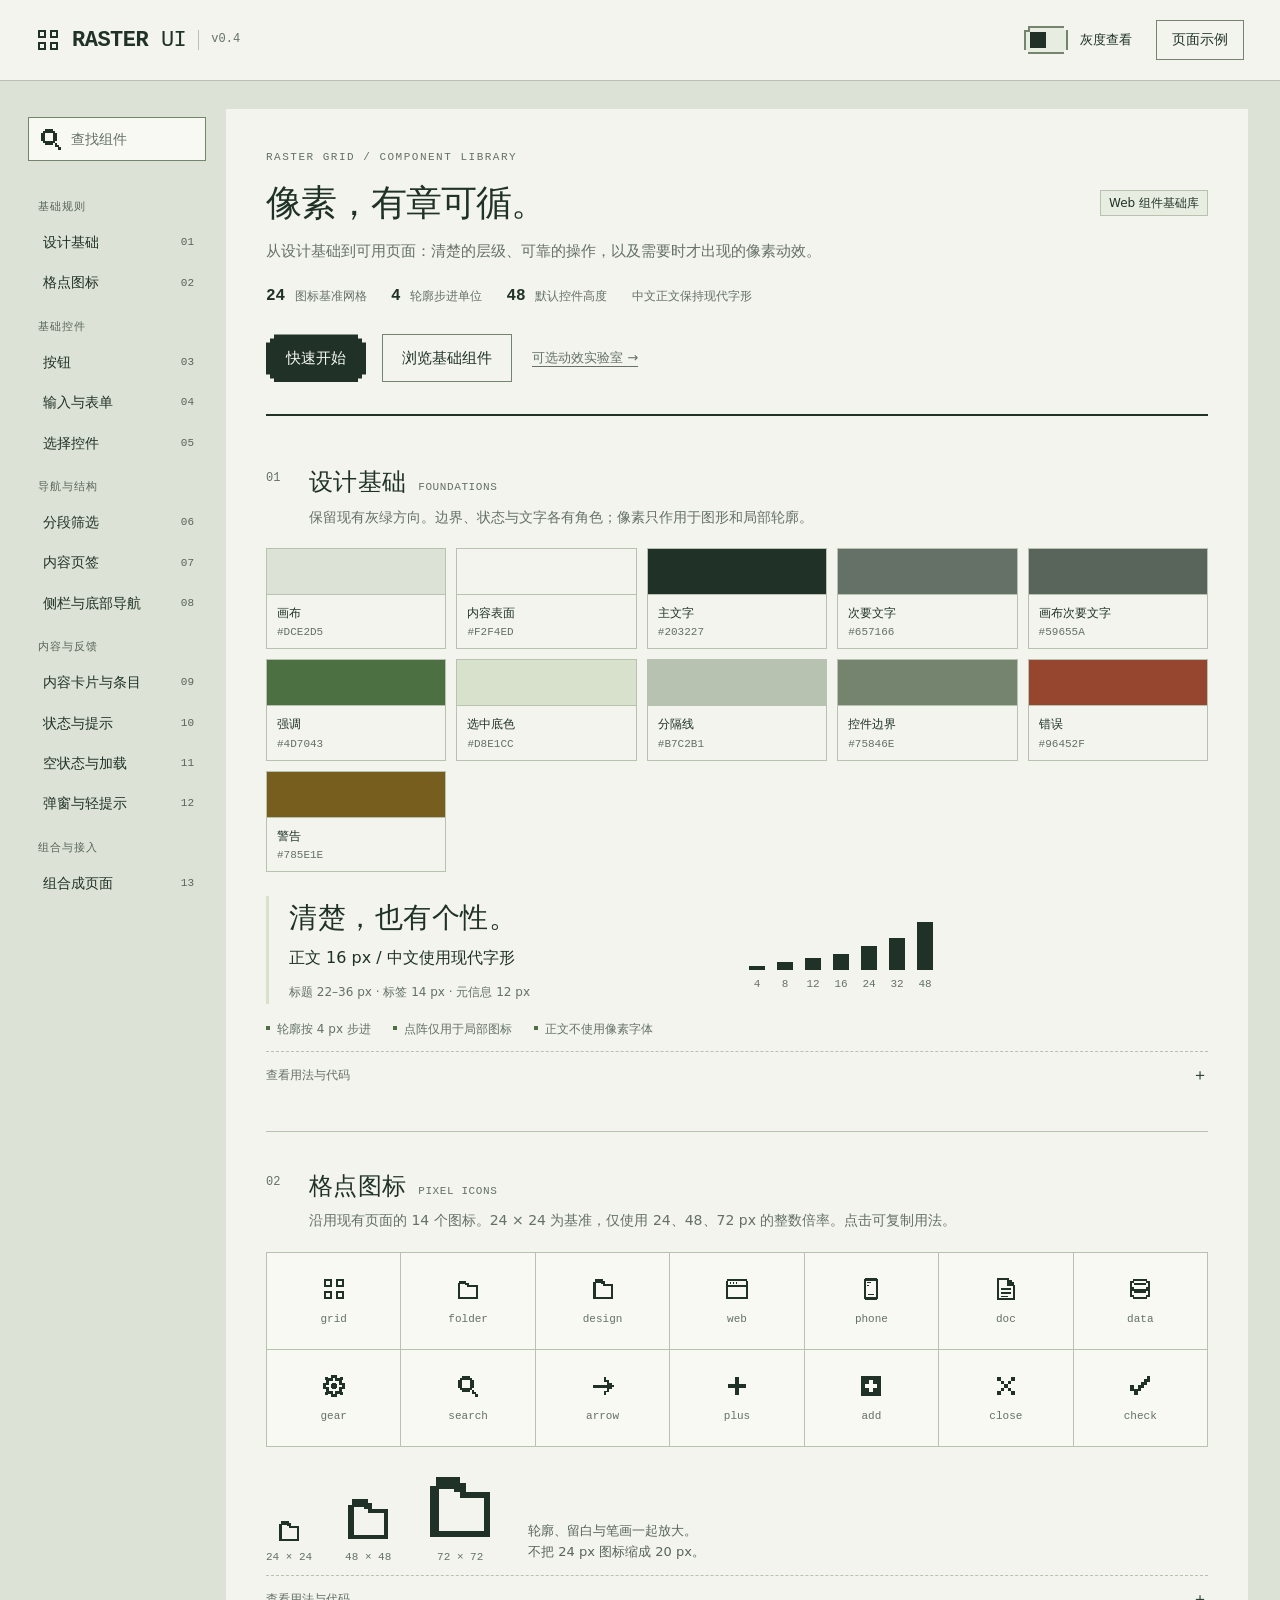
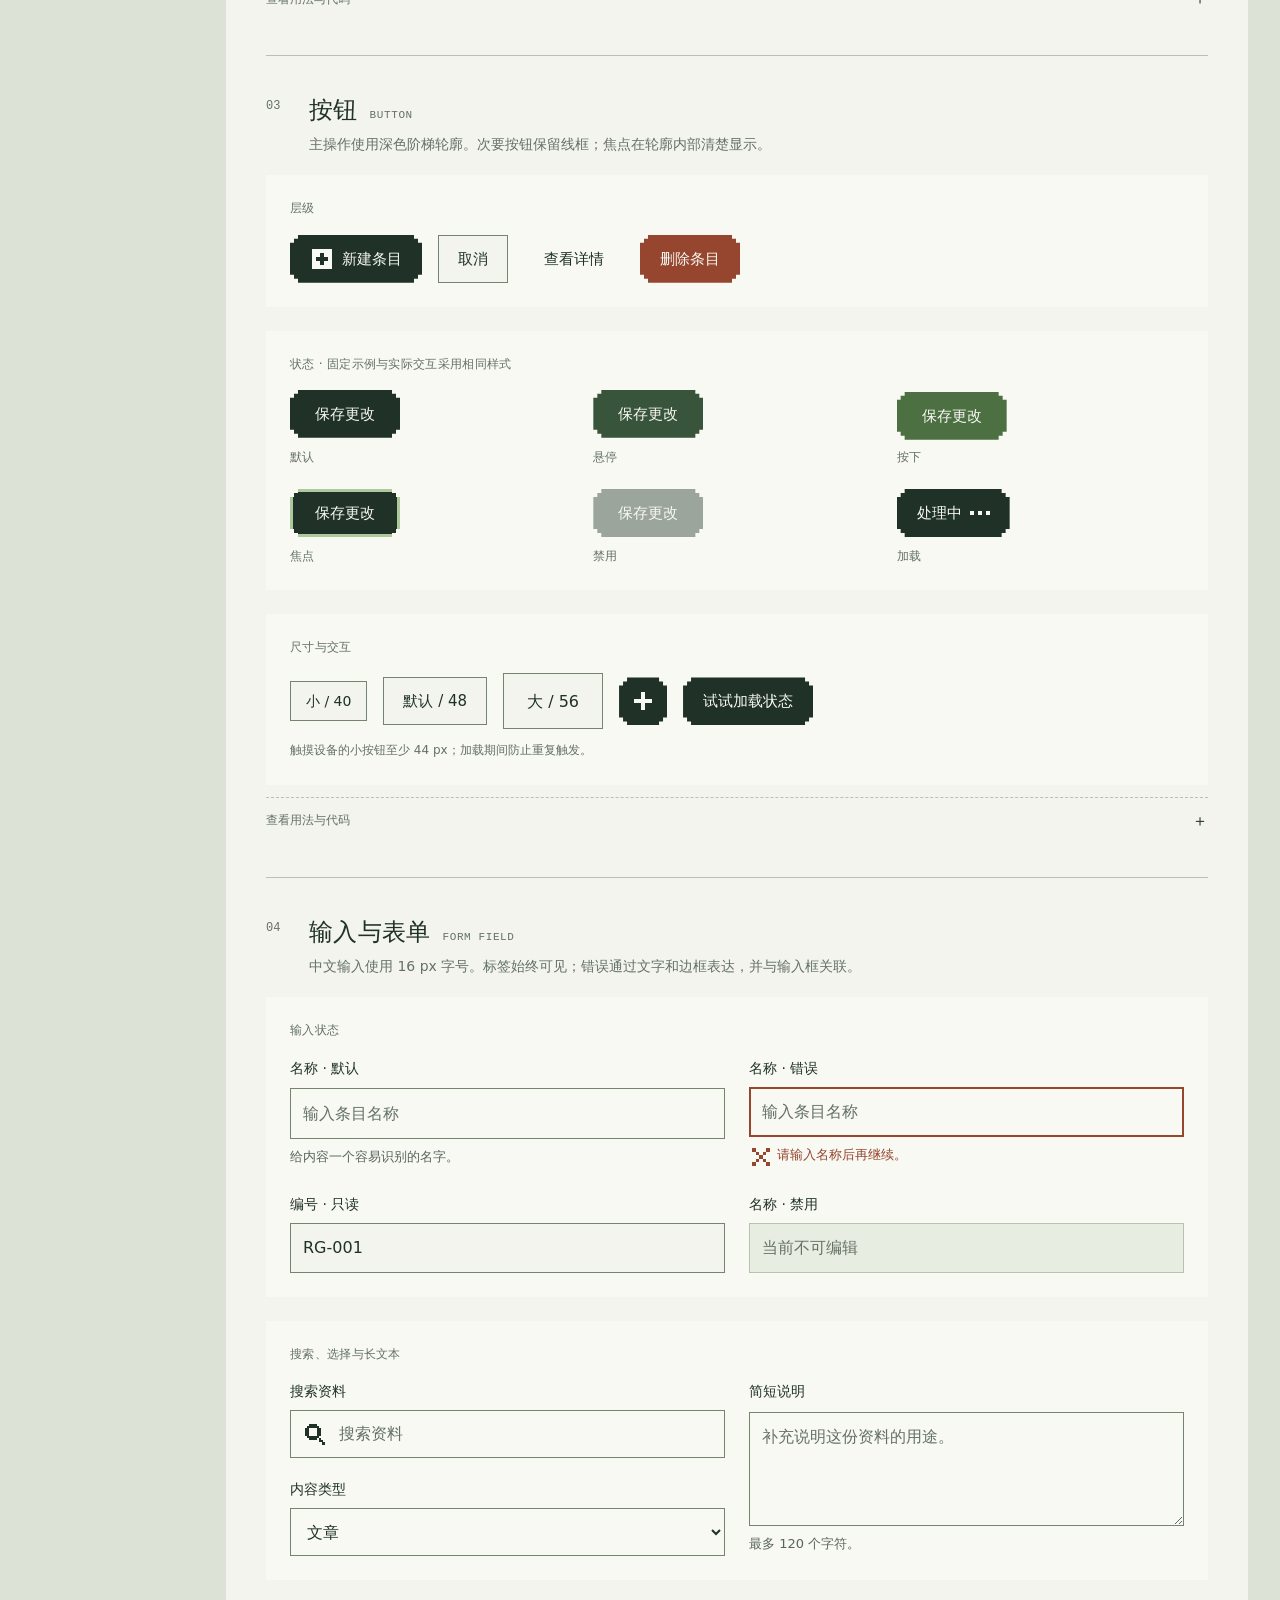
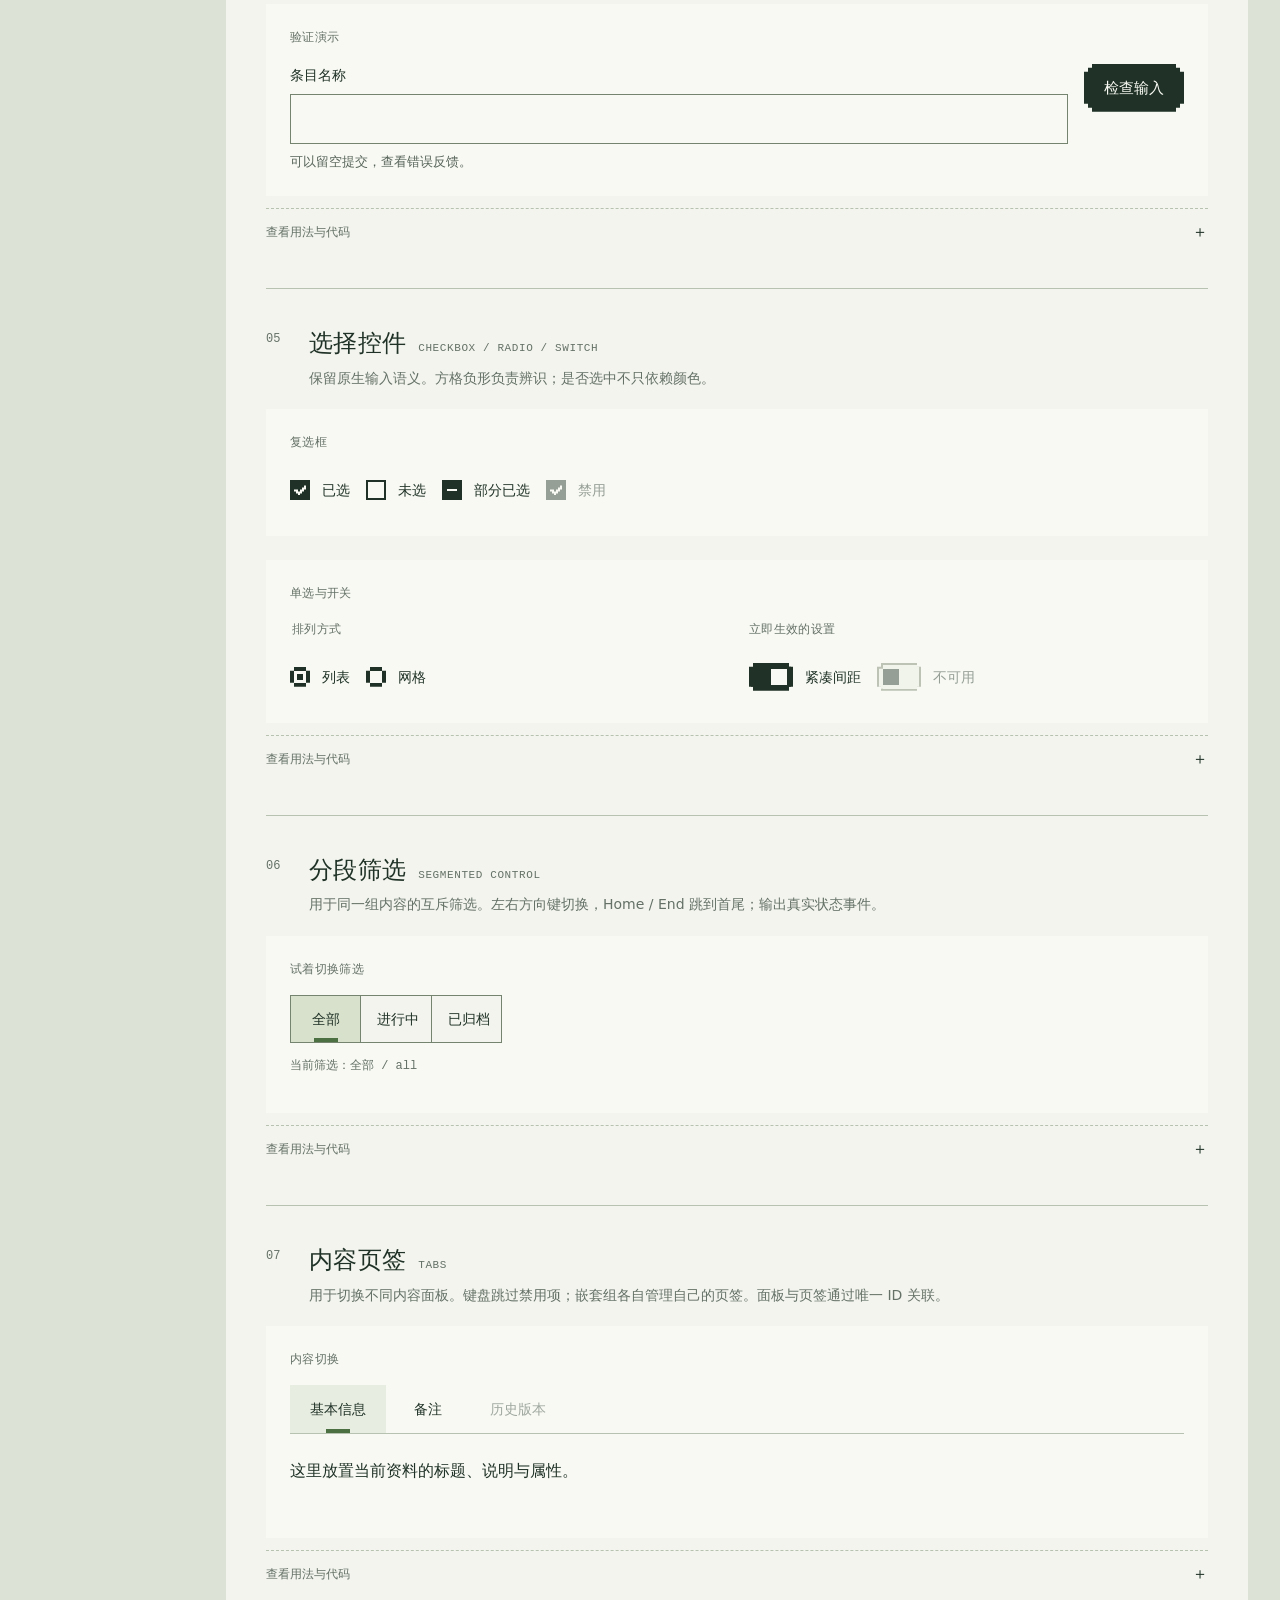
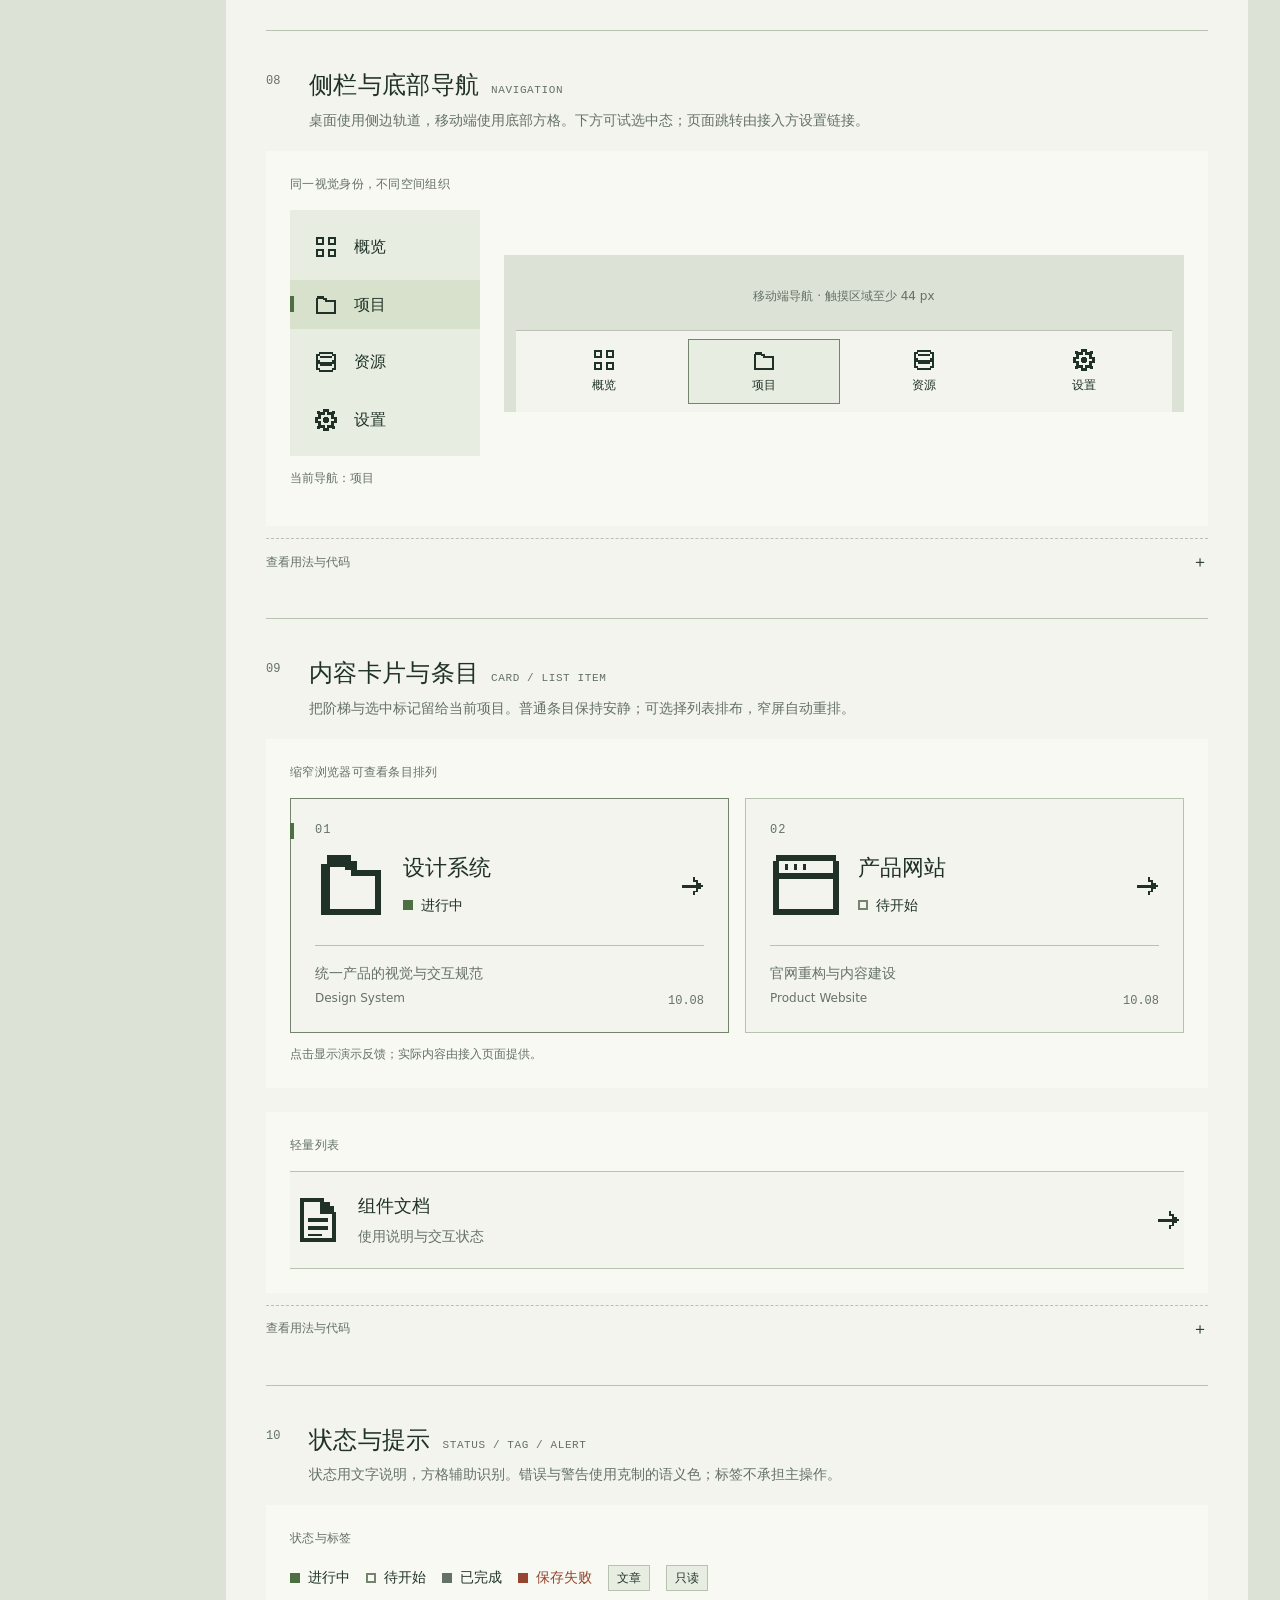
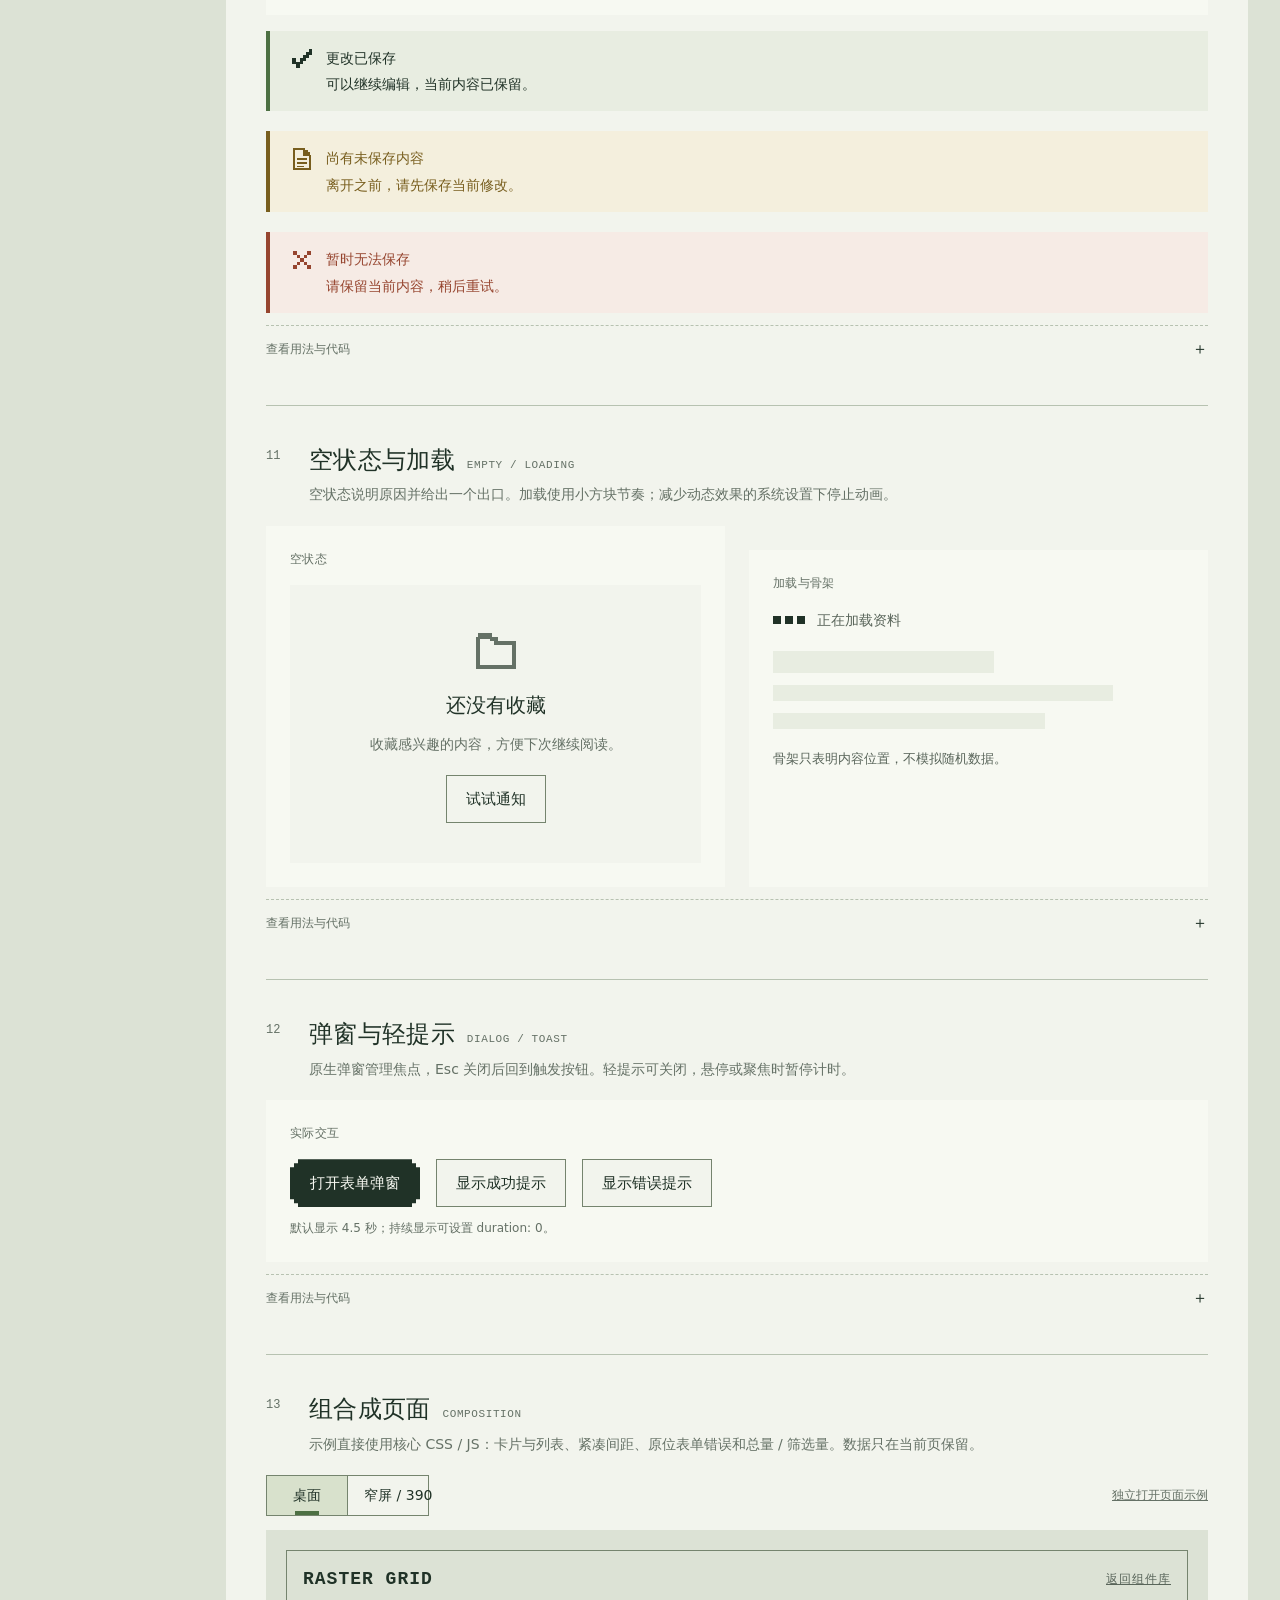
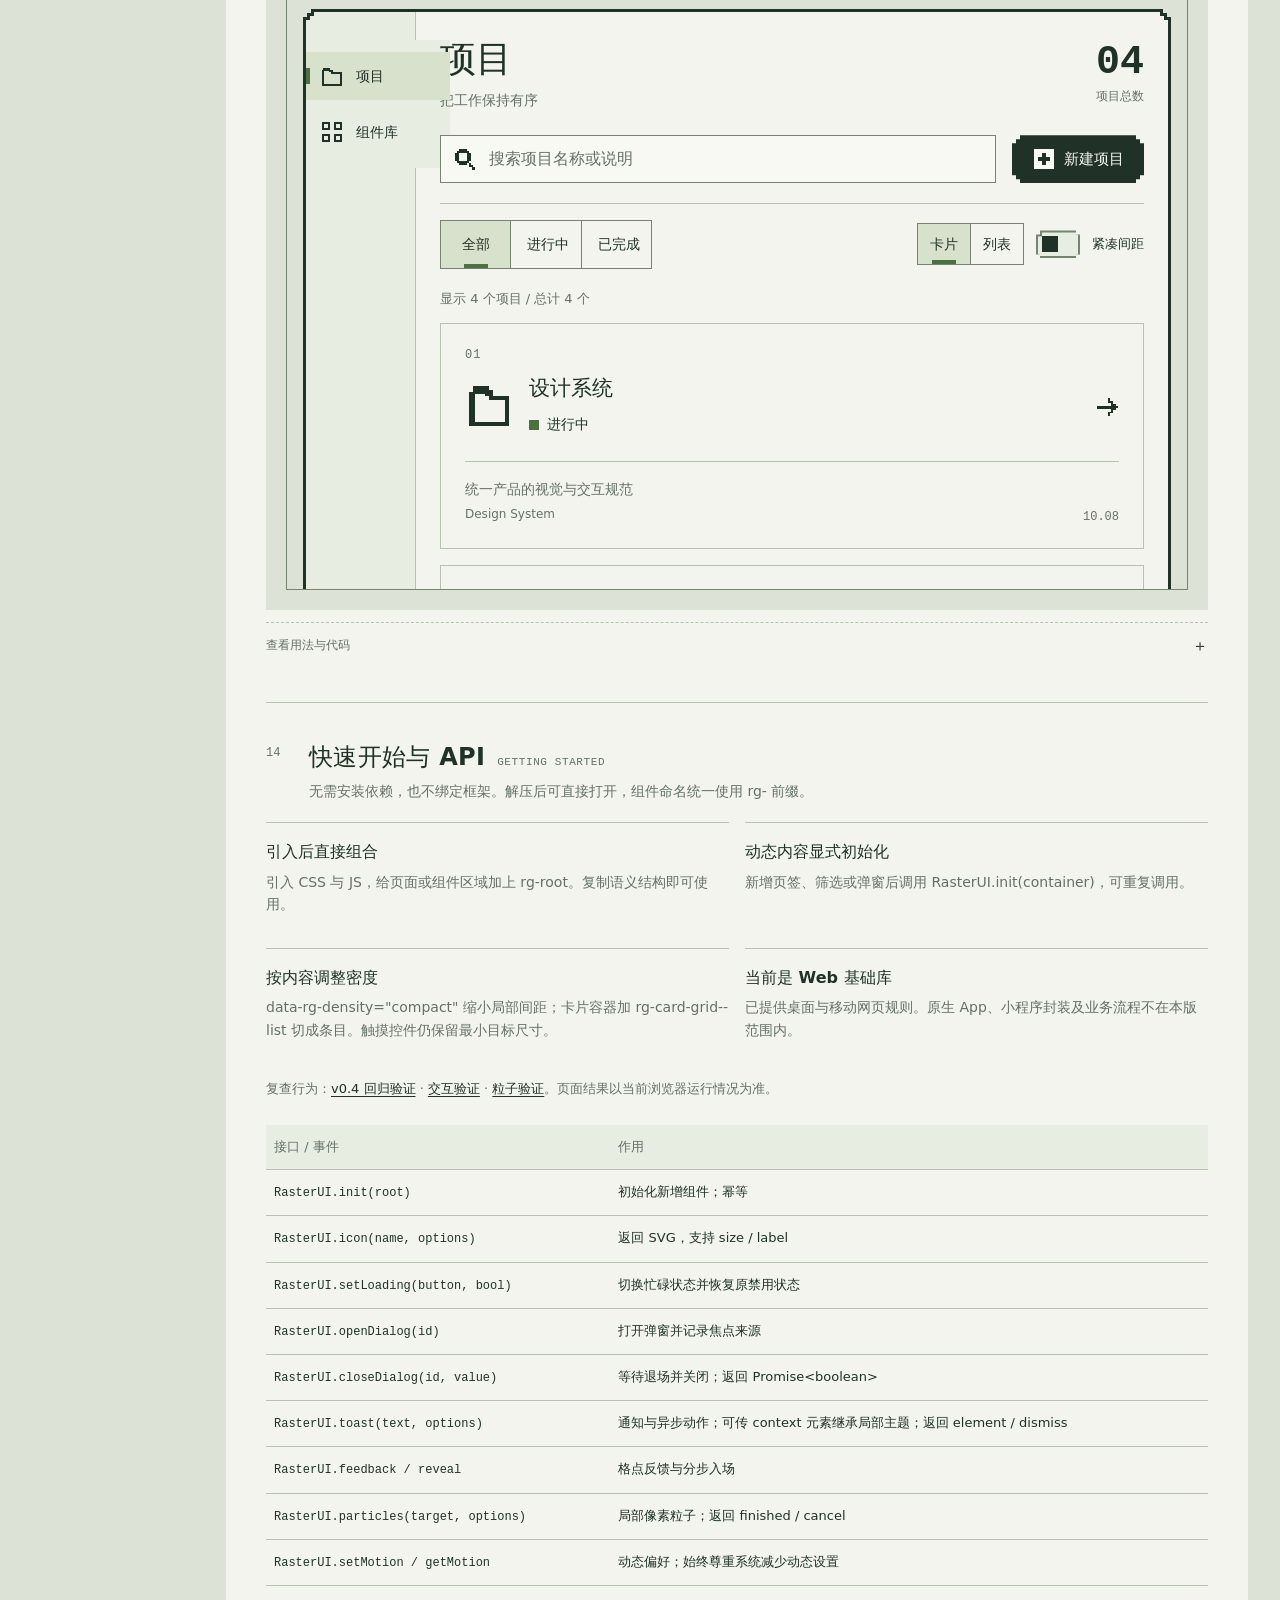
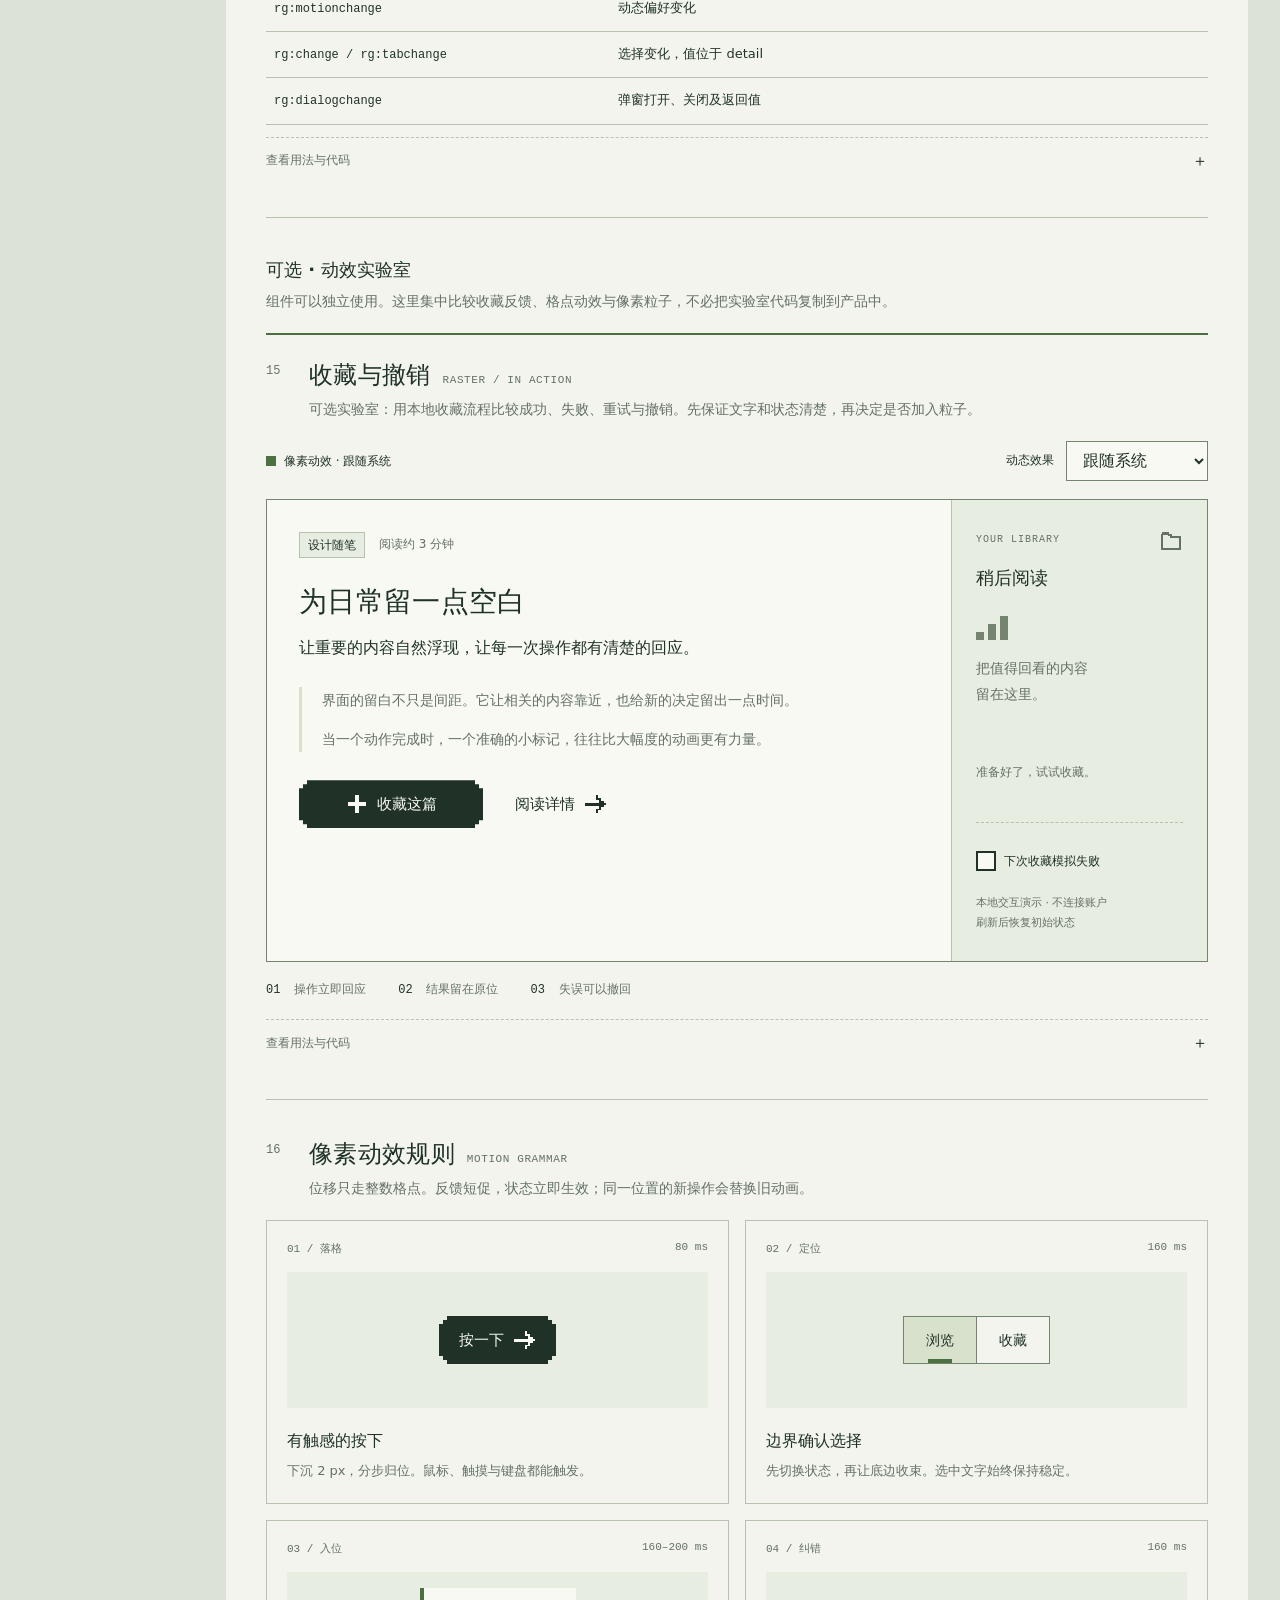
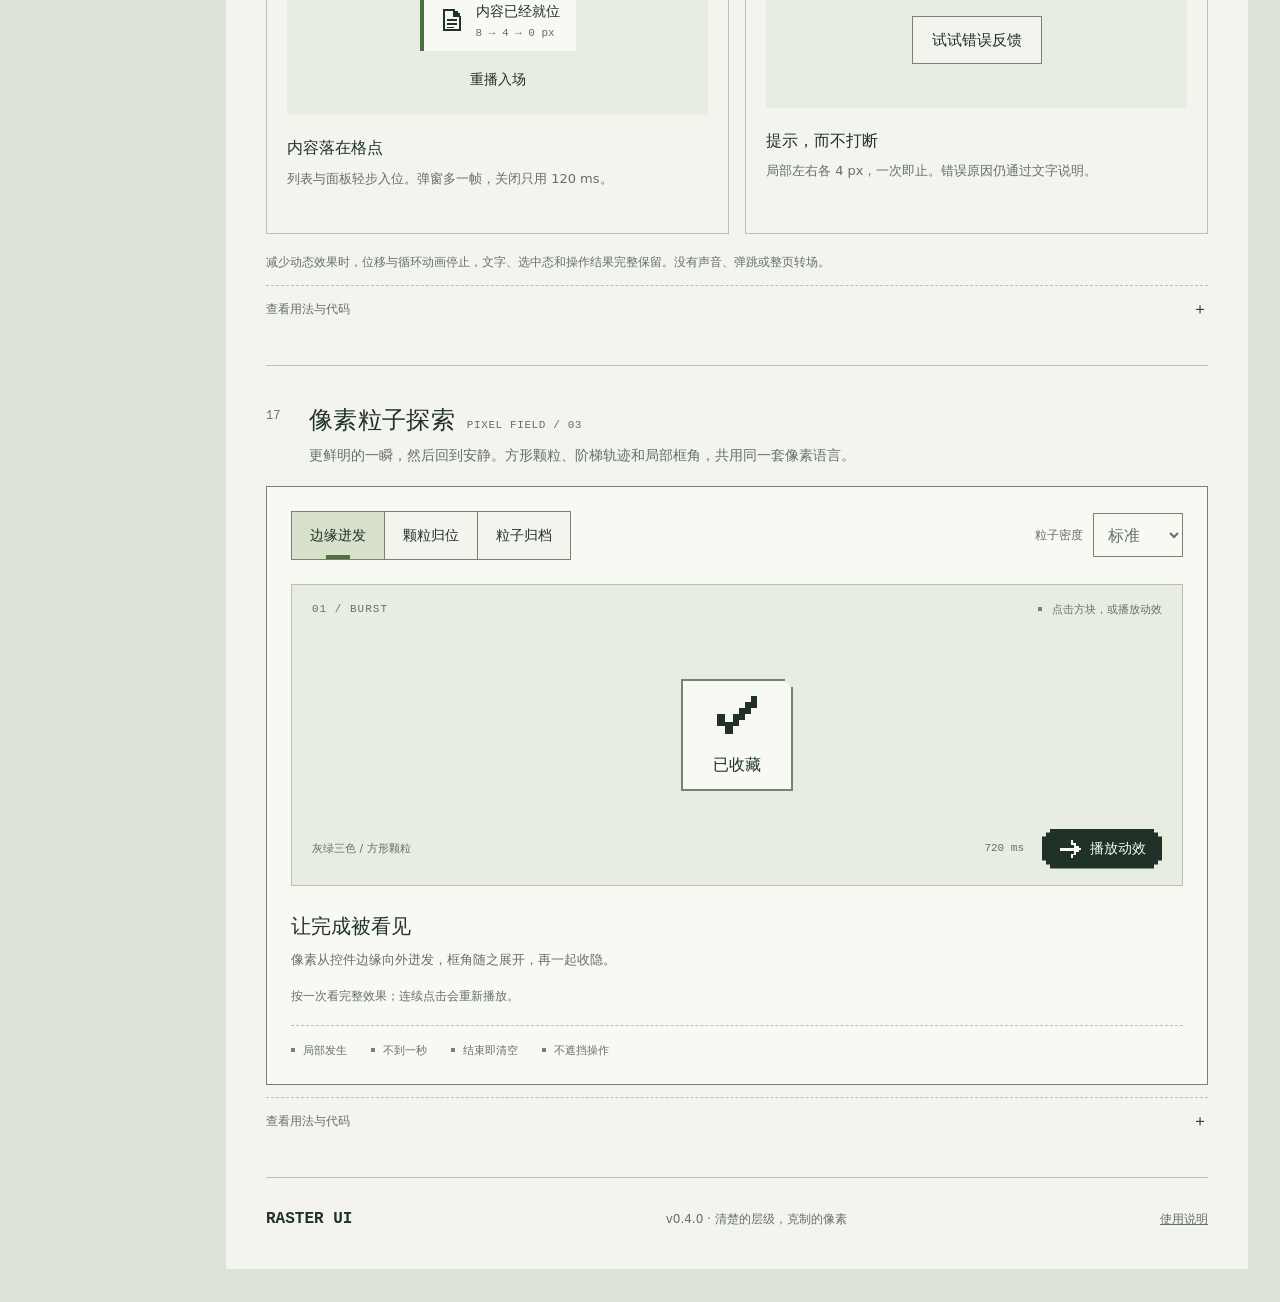
==== commit 9aeb3976: "Release reviewed Raster UI v0.4 improvements" ====
--- a/raster-ui/index.html
+++ b/raster-ui/index.html
@@ -2,11 +2,11 @@
 <html lang="zh-CN"><head><meta charset="utf-8"><meta name="viewport" content="width=device-width,initial-scale=1,viewport-fit=cover"><meta name="theme-color" content="#dce2d5"><title>Raster UI · 像素组件库</title><meta name="description" content="从灰绿点阵界面提炼的可复用组件、状态和交互规范。"><link rel="icon" href="data:image/svg+xml,%3Csvg xmlns='http://www.w3.org/2000/svg' viewBox='0 0 16 16'%3E%3Cpath fill='%23203227' d='M2 0h12v2h2v12h-2v2H2v-2H0V2h2z'/%3E%3Cpath fill='%23f2f4ed' d='M4 4h3v3H4zm5 0h3v3H9zM4 9h3v3H4zm5 0h3v3H9z'/%3E%3C/svg%3E"><link rel="stylesheet" href="raster-ui.css"><link rel="stylesheet" href="docs.css"><link rel="stylesheet" href="motion-lab.css"><script defer src="raster-ui.js"></script><script defer src="motion-lab.js"></script><script defer src="docs.js"></script></head>
 <body class="rg-root">
 <a class="skip-link" href="#library-main">跳至组件内容</a>
-<header class="docs-header" data-rg-particle-exclude><a class="docs-brand" href="#top"><svg class="rg-icon" aria-hidden="true"><use href="#rg-i-grid"/></svg><strong>RASTER <span>UI</span></strong><span class="version rg-mono">v0.3</span></a><div class="docs-header-actions"><label class="rg-switch"><input type="checkbox" role="switch" id="grayscale"><span class="rg-switch__track" aria-hidden="true"></span><span>灰度查看</span></label><a class="rg-button rg-button--secondary rg-button--sm" href="examples/workspace.html" target="_blank" rel="noopener">页面示例</a></div></header>
-<div class="docs-layout" id="top"><aside class="docs-sidebar" data-rg-particle-exclude><label class="rg-search docs-search"><svg class="rg-icon" aria-hidden="true"><use href="#rg-i-search"/></svg><input id="component-search" placeholder="查找组件" aria-label="查找组件" type="search" autocomplete="off"></label><nav id="catalog-nav" aria-label="组件目录"></nav><p class="sidebar-note">灰绿基调 / 整数格点<br>少量阶梯 / 清楚的状态</p></aside>
-<main id="library-main" class="docs-main"><header class="docs-intro"><div class="intro-eyebrow rg-mono">RASTER GRID / COMPONENT LIBRARY</div><div class="intro-title-row"><h1>像素，有章可循。</h1><span class="rg-tag">像素粒子探索版</span></div><p>沿用当前暂定的界面方向，把图标、控件、交互与动效整理成可重复使用的规则。</p><div class="intro-facts"><span><b>24</b> 图标基准网格</span><span><b>4</b> 轮廓步进单位</span><span><b>48</b> 默认控件高度</span><span>中文正文保持现代字形</span></div></header>
-<div class="docs-empty rg-empty" id="no-results" hidden><svg class="rg-icon rg-icon--48" aria-hidden="true"><use href="#rg-i-search"/></svg><h2>没有找到这个组件</h2><p>试试“按钮”“表单”或“弹窗”。</p><button class="rg-button rg-button--secondary" id="reset-search">查看全部组件</button></div>
-<div id="catalog"></div><footer class="docs-footer"><strong>RASTER UI</strong><span>v0.3.0 · 克制的像素粒子</span><a href="README.md">使用说明</a></footer></main></div>
-<dialog class="rg-dialog rg-root" id="demo-dialog" aria-labelledby="demo-dialog-title" data-rg-dismiss-outside><header class="rg-dialog__header"><h2 class="rg-dialog__title" id="demo-dialog-title">新建条目</h2><button class="rg-button rg-button--quiet rg-button--icon" data-rg-close aria-label="关闭弹窗"><svg class="rg-icon" aria-hidden="true"><use href="#rg-i-close"/></svg></button></header><form class="rg-dialog__body" id="demo-dialog-form"><label class="rg-field"><span class="rg-label">条目名称</span><input class="rg-input" name="name" required maxlength="30" placeholder="输入名称" autofocus></label><p class="rg-help" style="margin-top:12px">这里演示表单弹窗，不会创建真实数据。</p><div class="rg-dialog__footer"><button type="button" class="rg-button rg-button--secondary" data-rg-close>取消</button><button class="rg-button" type="submit">完成演示</button></div></form></dialog>
-<dialog class="rg-dialog rg-root" id="copy-dialog" aria-labelledby="copy-title"><header class="rg-dialog__header"><h2 class="rg-dialog__title" id="copy-title">复制用法</h2><button class="rg-button rg-button--quiet rg-button--icon" data-rg-close aria-label="关闭复制窗口"><svg class="rg-icon" aria-hidden="true"><use href="#rg-i-close"/></svg></button></header><div class="rg-dialog__body"><p class="rg-help">浏览器未允许自动复制。下方代码已选中，可使用 Ctrl/Cmd + C 复制。</p><textarea id="copy-fallback" class="rg-textarea" readonly aria-label="待复制的代码" spellcheck="false"></textarea></div></dialog>
+<header class="docs-header" data-rg-particle-exclude><a class="docs-brand" href="#top"><svg class="rg-icon" aria-hidden="true"><use href="#rg-i-grid"/></svg><strong>RASTER <span>UI</span></strong><span class="version rg-mono">v0.4</span></a><div class="docs-header-actions"><label class="rg-switch"><input type="checkbox" role="switch" id="grayscale"><span class="rg-switch__track" aria-hidden="true"></span><span>灰度查看</span></label><a class="rg-button rg-button--secondary rg-button--sm" href="examples/workspace.html" target="_blank" rel="noopener">页面示例</a></div></header>
+<div class="docs-layout" id="top"><aside class="docs-sidebar" data-rg-particle-exclude><label class="rg-search docs-search"><svg class="rg-icon" aria-hidden="true"><use href="#rg-i-search"/></svg><input id="component-search" placeholder="查找组件" aria-label="查找组件" type="search" autocomplete="off"></label><p class="docs-search-status" id="search-results" role="status" aria-atomic="true"></p><nav id="catalog-nav" aria-label="组件目录"></nav><p class="sidebar-note">灰绿基调 / 整数格点<br>少量阶梯 / 清楚的状态</p></aside>
+<main id="library-main" class="docs-main"><header class="docs-intro"><div class="intro-eyebrow rg-mono">RASTER GRID / COMPONENT LIBRARY</div><div class="intro-title-row"><h1>像素，有章可循。</h1><span class="rg-tag">Web 组件基础库</span></div><p>从设计基础到可用页面：清楚的层级、可靠的操作，以及需要时才出现的像素动效。</p><div class="intro-facts"><span><b>24</b> 图标基准网格</span><span><b>4</b> 轮廓步进单位</span><span><b>48</b> 默认控件高度</span><span>中文正文保持现代字形</span></div><nav class="docs-quick-nav" aria-label="快速开始"><a class="rg-button" href="#usage">快速开始</a><a class="rg-button rg-button--secondary" href="#buttons">浏览基础组件</a><a href="#experience">可选动效实验室 <span aria-hidden="true">→</span></a></nav></header>
+<div class="docs-empty rg-empty" id="no-results" hidden><svg class="rg-icon rg-icon--48" aria-hidden="true"><use href="#rg-i-search"/></svg><h2>没有找到这个组件</h2><p>试试“按钮”“表单”或“弹窗”。</p><button type="button" class="rg-button rg-button--secondary" id="reset-search">查看全部组件</button></div>
+<div id="catalog"></div><footer class="docs-footer"><strong>RASTER UI</strong><span>v0.4.0 · 清楚的层级，克制的像素</span><a href="README.md">使用说明</a></footer></main></div>
+<dialog class="rg-dialog rg-root" id="demo-dialog" aria-labelledby="demo-dialog-title" data-rg-dismiss-outside><header class="rg-dialog__header"><h2 class="rg-dialog__title" id="demo-dialog-title">新建条目</h2><button type="button" class="rg-button rg-button--quiet rg-button--icon" data-rg-close aria-label="关闭弹窗"><svg class="rg-icon" aria-hidden="true"><use href="#rg-i-close"/></svg></button></header><form class="rg-dialog__body" id="demo-dialog-form" novalidate><label class="rg-field"><span class="rg-label">条目名称</span><input class="rg-input" name="name" required maxlength="30" placeholder="输入名称" autofocus aria-describedby="demo-name-message"><span class="rg-help" id="demo-name-message" aria-live="polite">必填，最多 30 个字符。</span></label><p class="rg-help" style="margin-top:12px">这里演示表单弹窗，不会创建真实数据。</p><div class="rg-dialog__footer"><button type="button" class="rg-button rg-button--secondary" data-rg-close>取消</button><button class="rg-button" type="submit">完成演示</button></div></form></dialog>
+<dialog class="rg-dialog rg-root" id="copy-dialog" aria-labelledby="copy-title"><header class="rg-dialog__header"><h2 class="rg-dialog__title" id="copy-title">复制用法</h2><button type="button" class="rg-button rg-button--quiet rg-button--icon" data-rg-close aria-label="关闭复制窗口"><svg class="rg-icon" aria-hidden="true"><use href="#rg-i-close"/></svg></button></header><div class="rg-dialog__body"><p class="rg-help">浏览器未允许自动复制。下方代码已选中，可使用 Ctrl/Cmd + C 复制。</p><textarea id="copy-fallback" class="rg-textarea" readonly aria-label="待复制的代码" spellcheck="false"></textarea></div></dialog>
 </body></html>
--- a/raster-ui/raster-ui.css
+++ b/raster-ui/raster-ui.css
@@ -1,7 +1,7 @@
-/* Raster UI 0.3.0 · grid motion and bounded pixel particles. */
+/* Raster UI 0.4.0 · quiet hierarchy, useful tokens, deliberate pixel mechanics. */
 :root {
   --rg-canvas:#dce2d5; --rg-surface:#f2f4ed; --rg-surface-raised:#f7f9f2;
-  --rg-ink:#203227; --rg-muted:#657166; --rg-line:#b7c2b1;
+  --rg-ink:#203227; --rg-muted:#657166; --rg-muted-canvas:#59655a; --rg-line:#b7c2b1;
   --rg-control-line:#75846e; --rg-subtle:#e8ede1; --rg-selected:#d8e1cc;
   --rg-accent:#4d7043; --rg-hover:#38543b; --rg-danger:#96452f;
   --rg-danger-bg:#f6ebe5; --rg-warning:#785e1e; --rg-warning-bg:#f4efdd;
@@ -9,13 +9,18 @@
   --rg-mono:"Cascadia Mono",Consolas,monospace;
   --rg-space-1:4px; --rg-space-2:8px; --rg-space-3:12px; --rg-space-4:16px;
   --rg-space-5:24px; --rg-space-6:32px; --rg-space-7:48px;
-  --rg-control-sm:40px; --rg-control-md:48px; --rg-control-lg:56px;
+  --rg-control-sm:40px; --rg-control-md:48px; --rg-control-lg:56px; --rg-touch-min:44px;
+  --rg-control-pad-y:var(--rg-space-3); --rg-control-pad-x:calc(var(--rg-space-4) + var(--rg-space-1));
+  --rg-content-gap:var(--rg-space-4); --rg-panel-padding:var(--rg-space-5);
+  --rg-card-padding:var(--rg-space-5); --rg-row-padding:calc(var(--rg-space-4) + var(--rg-space-1));
   --rg-border:1px; --rg-border-strong:3px; --rg-motion:120ms;
   --rg-motion-press:80ms; --rg-motion-select:160ms; --rg-motion-enter:200ms;
   --rg-motion-exit:120ms; --rg-motion-confirm:240ms; --rg-motion-step:4px;
   --rg-cut:polygon(0 8px,4px 8px,4px 4px,8px 4px,8px 0,calc(100% - 8px) 0,calc(100% - 8px) 4px,calc(100% - 4px) 4px,calc(100% - 4px) 8px,100% 8px,100% calc(100% - 8px),calc(100% - 4px) calc(100% - 8px),calc(100% - 4px) calc(100% - 4px),calc(100% - 8px) calc(100% - 4px),calc(100% - 8px) 100%,8px 100%,8px calc(100% - 4px),4px calc(100% - 4px),4px calc(100% - 8px),0 calc(100% - 8px));
   --rg-notch:polygon(0 0,calc(100% - 16px) 0,calc(100% - 16px) 4px,calc(100% - 12px) 4px,calc(100% - 12px) 8px,calc(100% - 8px) 8px,calc(100% - 8px) 12px,calc(100% - 4px) 12px,calc(100% - 4px) 16px,100% 16px,100% 100%,0 100%);
 }
+/* Density is opt-in and inherited. Coarse pointers retain full touch targets. */
+[data-rg-density="compact"],.rg-density-compact{--rg-control-sm:36px;--rg-control-md:40px;--rg-control-lg:48px;--rg-control-pad-y:var(--rg-space-2);--rg-control-pad-x:var(--rg-space-4);--rg-content-gap:var(--rg-space-3);--rg-panel-padding:var(--rg-space-4);--rg-card-padding:var(--rg-space-4);--rg-row-padding:var(--rg-space-3)}
 .rg-root{font-family:var(--rg-font);color:var(--rg-ink);line-height:1.6;font-size:16px;font-synthesis:none}
 .rg-root *,.rg-root *::before,.rg-root *::after{box-sizing:border-box}
 .rg-root [hidden]{display:none!important}
@@ -25,50 +30,51 @@
 .rg-root button,.rg-root input,.rg-root textarea,.rg-root select{font:inherit;color:inherit;border-radius:0}
 .rg-root button{touch-action:manipulation;cursor:pointer}
 .rg-root button:disabled{cursor:not-allowed}
-.rg-root :focus-visible{outline:3px solid var(--rg-accent);outline-offset:4px}
+.rg-root :focus-visible{outline:var(--rg-border-strong) solid var(--rg-accent);outline-offset:4px}
 .rg-sr-only{position:absolute!important;width:1px;height:1px;padding:0;overflow:hidden;clip-path:inset(50%);white-space:nowrap;border:0}
 .rg-mono{font-family:var(--rg-mono);font-variant-numeric:tabular-nums}
 .rg-icon{display:inline-block;vertical-align:middle;flex:0 0 auto;width:24px;height:24px;fill:currentColor;shape-rendering:crispEdges}
 .rg-icon--48{width:48px;height:48px}.rg-icon--72{width:72px;height:72px}
 .rg-pixel-text{display:inline-block;fill:currentColor;shape-rendering:crispEdges;vertical-align:middle;max-width:100%}
-.rg-frame{padding:3px;clip-path:var(--rg-cut);background:var(--rg-ink)}
-.rg-frame__body{padding:24px;clip-path:var(--rg-cut);background:var(--rg-surface)}
-.rg-button{--rg-button-bg:var(--rg-ink);--rg-button-fg:var(--rg-surface-raised);position:relative;isolation:isolate;display:inline-flex;align-items:center;justify-content:center;gap:8px;min-height:var(--rg-control-md);max-width:100%;padding:10px 20px;border:0;background:var(--rg-button-bg);color:var(--rg-button-fg)!important;clip-path:var(--rg-cut);font-size:15px!important;font-weight:500;text-decoration:none;text-align:center;line-height:1.4;transition:background var(--rg-motion);overflow-wrap:anywhere}
+.rg-frame{padding:var(--rg-border-strong);clip-path:var(--rg-cut);background:var(--rg-ink)}
+.rg-frame__body{padding:var(--rg-panel-padding);clip-path:var(--rg-cut);background:var(--rg-surface)}
+.rg-button{--rg-button-bg:var(--rg-ink);--rg-button-fg:var(--rg-surface-raised);position:relative;isolation:isolate;display:inline-flex;align-items:center;justify-content:center;gap:var(--rg-space-2);min-height:var(--rg-control-md);max-width:100%;padding:var(--rg-control-pad-y) var(--rg-control-pad-x);border:0;background:var(--rg-button-bg);color:var(--rg-button-fg)!important;clip-path:var(--rg-cut);font-size:15px!important;font-weight:500;text-decoration:none;text-align:center;line-height:1.4;transition:background var(--rg-motion);overflow-wrap:anywhere}
 .rg-button:not(:disabled):hover,.rg-button[data-state="hover"]{background:var(--rg-hover)}
 .rg-button:not(:disabled):active,.rg-button[data-state="pressed"]{transform:translateY(2px);background:var(--rg-accent)}
-.rg-button:focus-visible,.rg-button[data-state="focus"]{outline:0;box-shadow:inset 0 0 0 3px #aec99d}
+.rg-button:focus-visible,.rg-button[data-state="focus"]{outline:0;box-shadow:inset 0 0 0 var(--rg-border-strong) #aec99d}
 .rg-button:disabled{opacity:.42}.rg-button[aria-busy="true"]{opacity:1;cursor:wait}
-.rg-button[aria-busy="true"]::after{content:"";display:inline-block;width:12px;height:12px;flex:0 0 auto;border:3px solid currentColor;border-right-color:transparent;animation:rg-turn 900ms steps(4,end) infinite}
-.rg-button--secondary{--rg-button-fg:var(--rg-ink);background:var(--rg-control-line)}
-.rg-button--secondary::before{position:absolute;content:"";inset:1px;background:var(--rg-surface);clip-path:var(--rg-cut);z-index:-1}
+.rg-button[aria-busy="true"]::after{content:"";display:inline-block;width:12px;height:12px;flex:0 0 auto;border:var(--rg-border-strong) solid currentColor;border-right-color:transparent;animation:rg-turn 900ms steps(4,end) infinite}
+.rg-button--secondary{--rg-button-fg:var(--rg-ink);background:var(--rg-control-line);clip-path:none}
+.rg-button--secondary::before{position:absolute;content:"";inset:var(--rg-border);background:var(--rg-surface);z-index:-1}
 .rg-button--secondary:not(:disabled):hover::before,.rg-button--secondary[data-state="hover"]::before{background:var(--rg-subtle)}
 .rg-button--secondary:not(:disabled):active::before,.rg-button--secondary[data-state="pressed"]::before{background:var(--rg-selected)}
-.rg-button--secondary:focus-visible::before,.rg-button--secondary[data-state="focus"]::before{inset:3px}
+.rg-button--secondary:focus-visible::before,.rg-button--secondary[data-state="focus"]::before{inset:var(--rg-border-strong)}
 .rg-button--quiet{--rg-button-fg:var(--rg-ink);background:transparent;clip-path:none}
 .rg-button--quiet:not(:disabled):hover{background:var(--rg-subtle)}
 .rg-button--quiet:not(:disabled):active{background:var(--rg-selected)}
+.rg-button--secondary:focus-visible,.rg-button--secondary[data-state="focus"],.rg-button--quiet:focus-visible,.rg-button--quiet[data-state="focus"]{box-shadow:inset 0 0 0 var(--rg-border-strong) var(--rg-accent)}
 .rg-button--danger{--rg-button-bg:var(--rg-danger)}
 .rg-button--danger:not(:disabled):hover{background:#7f3826}
-.rg-button--sm{min-height:var(--rg-control-sm);padding:8px 16px;font-size:14px!important}
-.rg-button--lg{min-height:var(--rg-control-lg);padding:14px 24px;font-size:16px!important}
-.rg-button--icon{width:48px;height:48px;padding:12px;flex:0 0 auto}
+.rg-button--sm{min-height:var(--rg-control-sm);padding:var(--rg-space-2) var(--rg-space-4);font-size:14px!important}
+.rg-button--lg{min-height:var(--rg-control-lg);padding:var(--rg-control-pad-y) var(--rg-space-5);font-size:16px!important}
+.rg-button--icon{width:var(--rg-control-md);height:var(--rg-control-md);padding:var(--rg-space-2);flex:0 0 auto}
 .rg-button--block{width:100%}
-.rg-field{display:grid;gap:8px;min-width:0}
+.rg-field{display:grid;gap:var(--rg-space-2);min-width:0}
 .rg-label{font-size:14px;font-weight:500}
-.rg-input,.rg-textarea,.rg-select{display:block;width:100%;min-width:0;min-height:48px;padding:11px 12px;border:1px solid var(--rg-control-line);background:var(--rg-surface-raised);color:var(--rg-ink);font-size:16px!important;line-height:1.5}
+.rg-input,.rg-textarea,.rg-select{display:block;width:100%;min-width:0;min-height:var(--rg-control-md);padding:calc((var(--rg-control-md) - 24px)/2 - var(--rg-border)) var(--rg-space-3);border:var(--rg-border) solid var(--rg-control-line);background:var(--rg-surface-raised);color:var(--rg-ink);font-size:16px!important;line-height:1.5}
 .rg-input::placeholder,.rg-textarea::placeholder{color:var(--rg-muted);opacity:1}
 .rg-input:focus,.rg-textarea:focus,.rg-select:focus{outline:2px solid var(--rg-ink);outline-offset:3px}
 .rg-input:disabled,.rg-textarea:disabled,.rg-select:disabled{background:var(--rg-subtle);color:var(--rg-muted);border-color:var(--rg-line);cursor:not-allowed}
 .rg-input[readonly]{background:var(--rg-surface)}
-.rg-input[aria-invalid="true"],.rg-textarea[aria-invalid="true"],.rg-select[aria-invalid="true"]{border:2px solid var(--rg-danger);padding:10px 11px}
+.rg-input[aria-invalid="true"],.rg-textarea[aria-invalid="true"],.rg-select[aria-invalid="true"]{border:2px solid var(--rg-danger);padding:calc((var(--rg-control-md) - 24px)/2 - 2px) calc(var(--rg-space-3) - 1px)}
 .rg-textarea{min-height:112px;resize:vertical}
-.rg-help{margin:0;color:var(--rg-muted);font-size:13px;line-height:1.6}
-.rg-help--error{color:var(--rg-danger);display:flex;align-items:flex-start;gap:4px}
-.rg-search{display:flex;align-items:center;gap:12px;min-height:48px;padding:0 12px;background:var(--rg-surface-raised);border:1px solid var(--rg-control-line);min-width:0}
+.rg-help{margin:0;color:var(--rg-muted-canvas);font-size:13px;line-height:1.6}
+.rg-help--error{color:var(--rg-danger);display:flex;align-items:flex-start;gap:var(--rg-space-1)}
+.rg-search{display:flex;align-items:center;gap:var(--rg-space-3);min-height:var(--rg-control-md);padding:0 var(--rg-space-3);background:var(--rg-surface-raised);border:var(--rg-border) solid var(--rg-control-line);min-width:0}
 .rg-search:focus-within{outline:2px solid var(--rg-ink);outline-offset:3px}
-.rg-search input{width:100%;min-width:0;background:none;border:0;outline:none!important;font-size:16px;min-height:46px;padding:8px 0}
+.rg-search input{width:100%;min-width:0;background:none;border:0;outline:none!important;font-size:16px;min-height:calc(var(--rg-control-md) - 2 * var(--rg-border));padding:var(--rg-space-2) 0}
 .rg-search input::placeholder{color:var(--rg-muted)}
-.rg-check{position:relative;display:inline-flex;align-items:center;gap:10px;min-height:44px;font-size:14px;cursor:pointer}
+.rg-check{position:relative;display:inline-flex;align-items:center;gap:var(--rg-space-3);min-height:var(--rg-touch-min);font-size:14px;cursor:pointer}
 .rg-check input{appearance:none;display:grid;place-content:center;flex:0 0 auto;width:20px;height:20px;border:2px solid var(--rg-ink);background:var(--rg-surface-raised);margin:0}
 .rg-check input:checked,.rg-check input:indeterminate{background:var(--rg-ink)}
 .rg-check input:checked::after{content:"";width:12px;height:10px;background:var(--rg-surface-raised);clip-path:polygon(0 4px,4px 4px,4px 6px,6px 6px,6px 4px,8px 4px,8px 2px,10px 2px,10px 0,12px 0,12px 4px,10px 4px,10px 6px,8px 6px,8px 8px,6px 8px,6px 10px,4px 10px,4px 8px,2px 8px,2px 6px,0 6px)}
@@ -77,8 +83,8 @@
 .rg-check input[type="radio"]::before{content:"";display:block;width:12px;height:12px;background:var(--rg-surface-raised)}
 .rg-check input[type="radio"]:checked::after{position:absolute;width:6px;height:6px;margin:7px;clip-path:none;background:var(--rg-ink)}
 .rg-check:has(input:disabled){opacity:.45;cursor:not-allowed}
-.rg-check:has(input[type="radio"]:focus-visible){outline:3px solid var(--rg-accent);outline-offset:4px}
-.rg-switch{display:inline-flex;position:relative;gap:12px;align-items:center;min-height:44px;cursor:pointer;font-size:14px}
+.rg-check:has(input[type="radio"]:focus-visible){outline:var(--rg-border-strong) solid var(--rg-accent);outline-offset:4px}
+.rg-switch{display:inline-flex;position:relative;gap:var(--rg-space-3);align-items:center;min-height:var(--rg-touch-min);cursor:pointer;font-size:14px}
 .rg-switch input{position:absolute;left:0;top:50%;transform:translateY(-50%);width:44px;height:28px;opacity:0;margin:0}
 .rg-switch__track{display:block;position:relative;width:44px;height:28px;background:var(--rg-control-line);clip-path:polygon(0 4px,4px 4px,4px 0,40px 0,40px 4px,44px 4px,44px 24px,40px 24px,40px 28px,4px 28px,4px 24px,0 24px)}
 .rg-switch__track::before{content:"";position:absolute;inset:2px;background:var(--rg-subtle);clip-path:inherit}
@@ -86,77 +92,80 @@
 .rg-switch input:checked+.rg-switch__track{background:var(--rg-ink)}
 .rg-switch input:checked+.rg-switch__track::before{background:var(--rg-ink)}
 .rg-switch input:checked+.rg-switch__track::after{background:var(--rg-surface-raised);transform:translateX(16px)}
-.rg-switch:has(input:focus-visible){outline:3px solid var(--rg-accent);outline-offset:4px}
+.rg-switch:has(input:focus-visible){outline:var(--rg-border-strong) solid var(--rg-accent);outline-offset:4px}
 .rg-switch:has(input:disabled){opacity:.45;cursor:not-allowed}
-.rg-segmented{display:inline-flex;max-width:100%;gap:1px;padding:1px;background:var(--rg-control-line);clip-path:var(--rg-cut)}
-.rg-segment{position:relative;border:0;background:var(--rg-surface);padding:10px 18px;min-height:46px;min-width:0;flex:1;font-size:14px!important;line-height:1.4;white-space:nowrap}
+.rg-segmented{display:inline-flex;max-width:100%;gap:var(--rg-border);padding:var(--rg-border);background:var(--rg-control-line)}
+.rg-segment{position:relative;border:0;background:var(--rg-surface);padding:var(--rg-control-pad-y) var(--rg-space-4);min-height:calc(var(--rg-control-md) - 2 * var(--rg-border));min-width:0;flex:1;font-size:14px!important;line-height:1.4;white-space:nowrap}
 .rg-segment:hover{background:var(--rg-subtle)}
-.rg-segment[aria-pressed="true"]{background:var(--rg-ink);color:var(--rg-surface-raised);clip-path:var(--rg-cut)}
+.rg-segment[aria-pressed="true"]{background:var(--rg-selected);color:var(--rg-ink);font-weight:600}
+.rg-segment[aria-pressed="true"]::after{content:"";position:absolute;bottom:0;left:calc(50% - var(--rg-space-3));width:var(--rg-space-5);height:var(--rg-space-1);background:var(--rg-accent)}
 .rg-segment:focus-visible{outline-offset:-5px}
 .rg-segment:disabled{opacity:.5}
-.rg-tabs{min-width:0}.rg-tablist{display:flex;overflow-x:auto;border-bottom:1px solid var(--rg-line);gap:8px}
-.rg-tab{position:relative;min-height:48px;padding:10px 20px;background:none;border:0;color:var(--rg-muted);font-size:14px!important;white-space:nowrap;flex-shrink:0}
+.rg-tabs{min-width:0}.rg-tablist{display:flex;overflow-x:auto;border-bottom:var(--rg-border) solid var(--rg-line);gap:var(--rg-space-2)}
+.rg-tab{position:relative;min-height:var(--rg-control-md);padding:var(--rg-control-pad-y) var(--rg-control-pad-x);background:none;border:0;color:var(--rg-muted-canvas);font-size:14px!important;white-space:nowrap;flex-shrink:0}
 .rg-tab[aria-selected="true"]{color:var(--rg-ink);font-weight:600;background:var(--rg-subtle)}
-.rg-tab[aria-selected="true"]::after{content:"";position:absolute;bottom:0;left:12px;right:12px;height:4px;background:var(--rg-accent);clip-path:polygon(0 2px,2px 2px,2px 0,calc(100% - 2px) 0,calc(100% - 2px) 2px,100% 2px,100% 100%,0 100%)}
+.rg-tab[aria-selected="true"]::after{content:"";position:absolute;bottom:0;left:calc(50% - var(--rg-space-3));width:var(--rg-space-5);height:var(--rg-space-1);background:var(--rg-accent)}
 .rg-tab:focus-visible{outline-offset:-4px}.rg-tab:disabled{opacity:.4}
-.rg-tabpanel{padding:24px 0;min-height:80px;overflow-wrap:anywhere}
-.rg-nav{display:grid;gap:8px;min-width:144px;padding:12px 0;background:var(--rg-subtle)}
-.rg-nav__item{display:flex;position:relative;align-items:center;gap:16px;padding:14px 22px;min-height:52px;background:none;border:0;color:var(--rg-ink);text-decoration:none;font-size:16px}
+.rg-tabpanel{padding:var(--rg-panel-padding) 0;min-height:80px;overflow-wrap:anywhere}
+.rg-nav{display:grid;gap:var(--rg-space-2);min-width:144px;padding:var(--rg-space-3) 0;background:var(--rg-subtle)}
+.rg-nav__item{display:flex;position:relative;align-items:center;gap:var(--rg-content-gap);padding:var(--rg-control-pad-y) var(--rg-panel-padding);min-height:var(--rg-control-md);background:none;border:0;color:var(--rg-ink);text-decoration:none;font-size:16px}
 .rg-nav__item:hover{background:var(--rg-selected)}
 .rg-nav__item[aria-current="page"]{background:var(--rg-selected);font-weight:600}
-.rg-nav__item[aria-current="page"]::before{position:absolute;content:"";left:0;top:0;bottom:0;width:4px;background:var(--rg-accent)}
+.rg-nav__item[aria-current="page"]::before{position:absolute;content:"";left:0;top:calc(50% - var(--rg-space-2));height:var(--rg-space-4);width:var(--rg-space-1);background:var(--rg-accent)}
 .rg-nav__item:focus-visible{outline-offset:-4px}
-.rg-bottom-nav{display:flex;justify-content:space-around;gap:8px;background:var(--rg-surface);border-top:1px solid var(--rg-line);padding:8px 12px max(8px,env(safe-area-inset-bottom))}
-.rg-bottom-nav .rg-nav__item{min-height:56px;flex:1;flex-direction:column;gap:4px;padding:6px 10px;font-size:12px;border:1px solid transparent}
+.rg-bottom-nav{display:flex;justify-content:space-around;gap:var(--rg-space-2);background:var(--rg-surface);border-top:var(--rg-border) solid var(--rg-line);padding:var(--rg-space-2) var(--rg-space-3) max(var(--rg-space-2),env(safe-area-inset-bottom))}
+.rg-bottom-nav .rg-nav__item{min-height:56px;flex:1;flex-direction:column;gap:var(--rg-space-1);padding:var(--rg-space-2) var(--rg-space-3);font-size:12px;border:var(--rg-border) solid transparent}
 .rg-bottom-nav .rg-nav__item[aria-current="page"]{border-color:var(--rg-control-line);background:var(--rg-subtle)}
 .rg-bottom-nav .rg-nav__item[aria-current="page"]::before{display:none}
-.rg-status{display:inline-flex;align-items:center;gap:8px;font-size:14px;line-height:1.5}
+.rg-status{display:inline-flex;align-items:center;gap:var(--rg-space-2);font-size:14px;line-height:1.5}
 .rg-status::before{content:"";width:10px;height:10px;background:var(--rg-accent);flex-shrink:0}
 .rg-status--pending::before{background:transparent;border:2px solid var(--rg-control-line)}
 .rg-status--done::before{background:var(--rg-muted)}
 .rg-status--error{color:var(--rg-danger)}.rg-status--error::before{background:var(--rg-danger)}
-.rg-tag{display:inline-block;padding:3px 8px;background:var(--rg-subtle);color:var(--rg-ink);border:1px solid var(--rg-line);font-size:12px;line-height:1.5}
-.rg-card-grid{display:grid;grid-template-columns:repeat(2,minmax(0,1fr));gap:16px}
-.rg-card{position:relative;isolation:isolate;display:block;width:100%;min-width:0;padding:20px;text-align:left;border:1px solid var(--rg-line);background:var(--rg-surface);color:var(--rg-ink);text-decoration:none;font-family:var(--rg-font)}
-button.rg-card:hover,a.rg-card:hover{border-color:var(--rg-ink);background:var(--rg-subtle)}
-.rg-card--selected{border:0;background:var(--rg-ink);clip-path:var(--rg-notch);padding:21px}
-.rg-card--selected::before{content:"";position:absolute;inset:1px;clip-path:inherit;background:var(--rg-surface);z-index:-2}
-.rg-card--selected::after{content:"";position:absolute;left:1px;right:1px;top:1px;height:28px;clip-path:inherit;background:var(--rg-selected);z-index:-1}
+.rg-tag{display:inline-block;padding:calc(var(--rg-space-1) - var(--rg-border)) var(--rg-space-2);background:var(--rg-subtle);color:var(--rg-ink);border:var(--rg-border) solid var(--rg-line);font-size:12px;line-height:1.5}
+.rg-card-grid{display:grid;grid-template-columns:repeat(2,minmax(0,1fr));gap:var(--rg-content-gap)}
+.rg-card{position:relative;isolation:isolate;display:block;width:100%;min-width:0;padding:var(--rg-card-padding);text-align:left;border:var(--rg-border) solid var(--rg-line);background:var(--rg-surface);color:var(--rg-ink);text-decoration:none;font-family:var(--rg-font)}
+button.rg-card:hover,a.rg-card:hover{--rg-muted:var(--rg-muted-canvas);border-color:var(--rg-control-line);background:var(--rg-subtle)}
+.rg-card--selected{border-color:var(--rg-control-line)}
+.rg-card--selected::before{content:"";position:absolute;left:calc(-1 * var(--rg-border));top:var(--rg-card-padding);width:var(--rg-space-1);height:var(--rg-space-4);background:var(--rg-accent)}
 .rg-card:focus-visible{outline-offset:-4px}
-.rg-card__index{display:block;font:12px var(--rg-mono);letter-spacing:1px;margin-bottom:14px}
-.rg-card__main{display:flex;align-items:center;gap:20px;margin:10px 0 24px;min-width:0}
+.rg-card__index{display:block;font:12px var(--rg-mono);letter-spacing:1px;margin-bottom:var(--rg-space-3);color:var(--rg-muted)}
+.rg-card__main{display:flex;align-items:center;gap:var(--rg-content-gap);margin:var(--rg-space-2) 0 var(--rg-panel-padding);min-width:0}
 .rg-card__content{display:block;flex:1;min-width:0}
-.rg-card__title{display:block;margin-bottom:6px;font-size:22px;font-weight:700;line-height:1.4;overflow-wrap:anywhere}
+.rg-card__title{display:block;margin-bottom:var(--rg-space-2);font-size:22px;font-weight:700;line-height:1.4;overflow-wrap:anywhere}
 .rg-card__arrow{margin-left:auto}
-.rg-card__footer{display:flex;align-items:flex-end;justify-content:space-between;gap:16px;border-top:1px solid var(--rg-line);padding-top:16px;font-size:14px;color:var(--rg-muted)}
-.rg-card__description{display:block;overflow-wrap:anywhere}.rg-card__meta{display:block;font-size:12px;margin-top:4px}.rg-card time{font:12px var(--rg-mono);white-space:nowrap}
-.rg-list{border-top:1px solid var(--rg-line)}
-.rg-list-item{display:flex;align-items:center;gap:16px;width:100%;border:0;border-bottom:1px solid var(--rg-line);padding:20px 4px;background:var(--rg-surface);color:var(--rg-ink);text-align:left;text-decoration:none}
-.rg-list-item:hover{background:var(--rg-subtle)}
-.rg-list-item__body{flex:1;min-width:0}.rg-list-item__title{display:block;font-size:18px;font-weight:600}.rg-list-item__description{display:block;font-size:14px;color:var(--rg-muted);margin-top:4px}
-.rg-alert{display:flex;gap:12px;align-items:flex-start;border-left:4px solid var(--rg-accent);padding:16px 20px;background:var(--rg-subtle);font-size:14px}
-.rg-alert strong{display:block;margin-bottom:4px;font-weight:600}.rg-alert p{margin:0}
+.rg-card__footer{display:flex;align-items:flex-end;justify-content:space-between;gap:var(--rg-content-gap);border-top:var(--rg-border) solid var(--rg-line);padding-top:var(--rg-content-gap);font-size:14px;color:var(--rg-muted)}
+.rg-card__description{display:block;overflow-wrap:anywhere}.rg-card__meta{display:block;font-size:12px;margin-top:var(--rg-space-1)}.rg-card time{font:12px var(--rg-mono);white-space:nowrap}
+.rg-list{border-top:var(--rg-border) solid var(--rg-line)}
+.rg-list-item{display:flex;align-items:center;gap:var(--rg-content-gap);width:100%;border:0;border-bottom:var(--rg-border) solid var(--rg-line);padding:var(--rg-row-padding) var(--rg-space-1);background:var(--rg-surface);color:var(--rg-ink);text-align:left;text-decoration:none}
+.rg-list-item:hover{--rg-muted:var(--rg-muted-canvas);background:var(--rg-subtle)}
+.rg-list-item__body{flex:1;min-width:0}.rg-list-item__title{display:block;font-size:18px;font-weight:600}.rg-list-item__description{display:block;font-size:14px;color:var(--rg-muted);margin-top:var(--rg-space-1)}
+.rg-alert{display:flex;gap:var(--rg-space-3);align-items:flex-start;border-left:var(--rg-space-1) solid var(--rg-accent);padding:var(--rg-space-4) var(--rg-control-pad-x);background:var(--rg-subtle);font-size:14px}
+.rg-alert strong{display:block;margin-bottom:var(--rg-space-1);font-weight:600}.rg-alert p{margin:0}
 .rg-alert--warning{border-color:var(--rg-warning);background:var(--rg-warning-bg);color:var(--rg-warning)}
 .rg-alert--error{border-color:var(--rg-danger);background:var(--rg-danger-bg);color:var(--rg-danger)}
-.rg-empty{display:flex;align-items:center;flex-direction:column;text-align:center;gap:12px;padding:40px 24px;background:var(--rg-surface)}
+.rg-empty{display:flex;align-items:center;flex-direction:column;text-align:center;gap:var(--rg-space-3);padding:calc(var(--rg-space-6) + var(--rg-space-2)) var(--rg-panel-padding);background:var(--rg-surface)}
 .rg-empty>.rg-icon{color:var(--rg-muted)}.rg-empty h3{margin:4px 0 0;font-size:20px}.rg-empty p{margin:0 0 8px;font-size:14px;color:var(--rg-muted);max-width:32em}
-.rg-loader{display:inline-flex;gap:6px;align-items:center;font-size:14px;color:var(--rg-muted)}
-.rg-loader__blocks{display:inline-flex;gap:4px;margin-right:4px}
+.rg-loader{display:inline-flex;gap:var(--rg-space-2);align-items:center;font-size:14px;color:var(--rg-muted-canvas)}
+.rg-loader__blocks{display:inline-flex;gap:var(--rg-space-1);margin-right:4px}
 .rg-loader__blocks i{display:block;width:8px;height:8px;background:var(--rg-ink);animation:rg-pulse 900ms steps(2,end) infinite}
 .rg-loader__blocks i:nth-child(2){animation-delay:150ms}.rg-loader__blocks i:nth-child(3){animation-delay:300ms}
 .rg-skeleton{display:block;background:var(--rg-subtle);height:16px;position:relative;overflow:hidden;animation:rg-pulse 1200ms steps(2,end) infinite}
-.rg-dialog{width:min(520px,calc(100% - 32px));max-height:calc(100dvh - 32px);overflow:auto;padding:0;color:var(--rg-ink);background:var(--rg-surface);border:3px solid var(--rg-ink);font-family:var(--rg-font);box-shadow:8px 8px 0 #20322724}
+.rg-dialog{width:min(520px,calc(100% - var(--rg-space-6)));max-height:calc(100dvh - var(--rg-space-6));overflow:auto;padding:0;color:var(--rg-ink);background:var(--rg-surface);border:var(--rg-border-strong) solid var(--rg-ink);font-family:var(--rg-font);box-shadow:8px 8px 0 #20322724}
 .rg-dialog::backdrop{background:#20322766}
-.rg-dialog__header{display:flex;justify-content:space-between;align-items:center;gap:16px;padding:20px 24px;border-bottom:1px solid var(--rg-line);background:var(--rg-subtle)}
+.rg-dialog__header{display:flex;justify-content:space-between;align-items:center;gap:var(--rg-content-gap);padding:var(--rg-space-4) var(--rg-panel-padding);border-bottom:var(--rg-border) solid var(--rg-line);background:var(--rg-subtle)}
 .rg-dialog__title{font-size:24px;line-height:1.4;margin:0;font-weight:700}
-.rg-dialog__body{padding:24px}.rg-dialog__body p:first-child{margin-top:0}
-.rg-dialog__footer{display:flex;justify-content:flex-end;flex-wrap:wrap;gap:12px;margin-top:24px}
-.rg-toaster{position:fixed;z-index:9999;bottom:max(24px,env(safe-area-inset-bottom));right:24px;width:min(360px,calc(100% - 32px));display:grid;gap:12px;font-family:var(--rg-font)}
-.rg-toast{display:flex;align-items:center;gap:12px;background:var(--rg-ink);color:var(--rg-surface-raised);padding:12px 12px 12px 20px;clip-path:var(--rg-cut);font-size:14px;box-shadow:none}
-.rg-toast__text{flex:1;overflow-wrap:anywhere}.rg-toast--error{background:var(--rg-danger)}
-.rg-toast__close{background:transparent;border:0;color:inherit!important;display:grid;place-items:center;width:44px;height:44px;padding:10px;flex:0 0 auto}
+.rg-dialog__body{padding:var(--rg-panel-padding)}.rg-dialog__body p:first-child{margin-top:0}
+.rg-dialog__footer{display:flex;justify-content:flex-end;flex-wrap:wrap;gap:var(--rg-space-3);margin-top:var(--rg-panel-padding)}
+/* A modal-owned manual popover remains interactive and escapes dialog clipping. */
+.rg-toaster{position:fixed;z-index:9999;inset:auto var(--rg-space-5) max(var(--rg-space-5),env(safe-area-inset-bottom)) auto;width:min(400px,calc(100% - var(--rg-space-6)));max-width:none;max-height:calc(100dvh - var(--rg-space-6));margin:0;padding:0;border:0;background:transparent;color:var(--rg-ink);overflow:visible;display:grid;gap:var(--rg-space-3);font-family:var(--rg-font);pointer-events:none}
+.rg-toaster[popover]:not(:popover-open){display:none}
+.rg-toaster::backdrop{background:transparent;pointer-events:none}
+.rg-toast{display:flex;align-items:center;gap:var(--rg-space-2);background:var(--rg-ink);color:var(--rg-surface-raised);padding:var(--rg-space-3) var(--rg-space-3) var(--rg-space-3) var(--rg-space-4);pointer-events:auto;clip-path:var(--rg-cut);font-size:14px;box-shadow:none}
+.rg-toast__text{flex:1;min-width:0;overflow-wrap:anywhere}.rg-toast--error{background:var(--rg-danger)}
+.rg-toast__close{background:transparent;border:0;color:inherit!important;display:grid;place-items:center;width:var(--rg-touch-min);height:var(--rg-touch-min);padding:var(--rg-space-2);flex:0 0 auto}
 .rg-toast__close:hover{background:#ffffff16}.rg-toast__close:focus-visible{outline-offset:-3px;outline-color:var(--rg-surface-raised)}
-.rg-grayscale{--rg-canvas:#dedfdb;--rg-surface:#f3f3ef;--rg-ink:#252824;--rg-muted:#676b65;--rg-line:#b9beb5;--rg-control-line:#73796f;--rg-selected:#d6d9d1;--rg-subtle:#e8eae4;--rg-accent:#51574c;--rg-hover:#41483e;--rg-surface-raised:#f7f7f3;--rg-danger:#474c44;--rg-danger-bg:#e6e8e1;--rg-warning:#5b6255;--rg-warning-bg:#eef0e8}
+.rg-grayscale{--rg-canvas:#dedfdb;--rg-surface:#f3f3ef;--rg-ink:#252824;--rg-muted:#676b65;--rg-muted-canvas:#5a6058;--rg-line:#b9beb5;--rg-control-line:#73796f;--rg-selected:#d6d9d1;--rg-subtle:#e8eae4;--rg-accent:#51574c;--rg-hover:#41483e;--rg-surface-raised:#f7f7f3;--rg-danger:#474c44;--rg-danger-bg:#e6e8e1;--rg-warning:#5b6255;--rg-warning-bg:#eef0e8}
 @keyframes rg-turn{to{transform:rotate(360deg)}}@keyframes rg-pulse{50%{opacity:.38}}
 .rg-button{transition:background var(--rg-motion-press) steps(1,end),transform var(--rg-motion-press) steps(2,end)}
 .rg-button[aria-busy="true"]::after{width:4px;height:4px;border:0;background:currentColor;box-shadow:8px 0 currentColor,16px 0 currentColor;margin-right:16px;animation:rg-busy 900ms steps(1,end) infinite}
@@ -166,9 +175,9 @@
 .rg-field:focus-within>.rg-label::before{content:"";position:absolute;left:-10px;top:8px;width:4px;height:4px;background:var(--rg-accent);animation:rg-mark-opacity 120ms steps(2,end)}
 .rg-card__arrow{transition:transform 120ms steps(2,end)}
 .rg-nav__item,.rg-segment,.rg-tab{transition:background 80ms steps(1,end)}
-.rg-toast__action{border:1px solid currentColor;min-height:40px;padding:6px 10px;background:transparent;color:inherit!important;font:13px var(--rg-font);flex-shrink:0}
-.rg-toast__action:hover{background:#ffffff16}.rg-toast__action:disabled{opacity:.5}.rg-toast__action:focus-visible{outline-offset:2px;outline-color:var(--rg-surface-raised)}
-.rg-toast{gap:8px;padding-left:16px}.rg-toast>.rg-icon{width:24px;height:24px}
+.rg-toast__action{border:var(--rg-border) solid currentColor;min-width:var(--rg-touch-min);min-height:var(--rg-touch-min);padding:var(--rg-space-2) var(--rg-space-3);background:transparent;color:inherit!important;font:13px var(--rg-font);flex-shrink:0}
+.rg-toast__action:hover{background:#ffffff16}.rg-toast__action:disabled{opacity:.5}.rg-toast__action:focus-visible{outline-offset:-4px;outline-color:var(--rg-surface-raised)}
+.rg-toast>.rg-icon{width:24px;height:24px}
 @media(hover:hover) and (pointer:fine){button.rg-card:hover .rg-card__arrow,a.rg-card:hover .rg-card__arrow{transform:translateX(4px)}}
 @keyframes rg-busy{0%,100%{opacity:1;box-shadow:8px 0 color-mix(in srgb,currentColor 35%,transparent),16px 0 color-mix(in srgb,currentColor 20%,transparent)}33%{opacity:.7;box-shadow:8px 0 currentColor,16px 0 color-mix(in srgb,currentColor 35%,transparent)}66%{opacity:.5;box-shadow:8px 0 color-mix(in srgb,currentColor 35%,transparent),16px 0 currentColor}}
 @keyframes rg-mark-lock{from{opacity:.5;transform:translateY(2px)}to{opacity:1;transform:translateY(0)}}
@@ -176,21 +185,39 @@
 html[data-rg-motion="reduced"] .rg-root *,html[data-rg-motion="reduced"] .rg-root *::before,html[data-rg-motion="reduced"] .rg-root *::after{animation:none!important;transition:none!important;scroll-behavior:auto!important}
 html[data-rg-motion="reduced"] .rg-button:active,html[data-rg-motion="reduced"] .rg-card:hover .rg-card__arrow{transform:none}
 html[data-rg-motion="reduced"]{scroll-behavior:auto!important}
+/* The list variant shares the same card content and keeps selection visible. */
+.rg-card-grid--list{display:block;border-top:var(--rg-border) solid var(--rg-line)}
+.rg-card-grid--list .rg-card{border:0;border-bottom:var(--rg-border) solid var(--rg-line);min-height:136px;padding:var(--rg-card-padding) var(--rg-space-4) var(--rg-card-padding) calc(var(--rg-space-7) + var(--rg-space-5))}
+.rg-card-grid--list .rg-card--selected{border-bottom-color:var(--rg-control-line)}
+.rg-card-grid--list .rg-card--selected::before{left:0;top:var(--rg-card-padding)}
+.rg-card-grid--list .rg-card__index{position:absolute;top:var(--rg-card-padding);left:var(--rg-space-3);margin:0}
+.rg-card-grid--list .rg-card__main{display:block;margin:0 0 var(--rg-space-2)}
+.rg-card-grid--list .rg-card__main>.rg-icon:first-child{position:absolute;left:var(--rg-space-3);top:calc(var(--rg-card-padding) + var(--rg-space-5));width:48px;height:48px}
+.rg-card-grid--list .rg-card__title{padding-right:var(--rg-space-6)}
+.rg-card-grid--list .rg-card__arrow{position:absolute;right:var(--rg-space-3);top:calc(50% - var(--rg-space-3))}
+.rg-card-grid--list .rg-card__footer{padding:0 var(--rg-space-6) 0 0;border:0}
 @media(max-width:640px){
- .rg-card-grid{display:block;border-top:1px solid var(--rg-line)}
- .rg-card-grid .rg-card{border:0;border-bottom:1px solid var(--rg-line);clip-path:none;min-height:136px;padding:16px 0 16px 72px;background:var(--rg-surface)}
- .rg-card-grid .rg-card::before,.rg-card-grid .rg-card::after{display:none}
- .rg-card-grid .rg-card__index{position:absolute;top:14px;left:0;margin:0}
- .rg-card-grid .rg-card__main{display:block;margin:0 0 6px}
- .rg-card-grid .rg-card__main>.rg-icon:first-child{position:absolute;left:12px;top:40px;width:48px;height:48px}
- .rg-card-grid .rg-card__title{font-size:19px;padding-right:24px}
- .rg-card-grid .rg-card__arrow{position:absolute;right:0;top:56px}
- .rg-card-grid .rg-card__footer{display:block;padding:0;border:0;font-size:13px;padding-right:20px}
- .rg-card-grid .rg-card__meta{display:none}.rg-card-grid .rg-card time{display:block;margin-top:5px}
- .rg-segment{padding:10px 14px}.rg-dialog__header{padding:16px 20px}.rg-dialog__body{padding:20px}
+ .rg-card-grid{display:block;border-top:var(--rg-border) solid var(--rg-line)}
+ .rg-card-grid .rg-card{border:0;border-bottom:var(--rg-border) solid var(--rg-line);min-height:136px;padding:var(--rg-card-padding) 0 var(--rg-card-padding) calc(var(--rg-space-7) + var(--rg-space-5))}
+ .rg-card-grid .rg-card--selected{border-bottom-color:var(--rg-control-line)}
+ .rg-card-grid .rg-card--selected::before{left:0;top:var(--rg-card-padding)}
+ .rg-card-grid .rg-card__index{position:absolute;top:var(--rg-card-padding);left:var(--rg-space-3);margin:0}
+ .rg-card-grid .rg-card__main{display:block;margin:0 0 var(--rg-space-2)}
+ .rg-card-grid .rg-card__main>.rg-icon:first-child{position:absolute;left:var(--rg-space-3);top:calc(var(--rg-card-padding) + var(--rg-space-5));width:48px;height:48px}
+ .rg-card-grid .rg-card__title{font-size:20px;padding-right:var(--rg-space-5)}
+ .rg-card-grid .rg-card__arrow{position:absolute;right:0;top:calc(50% - var(--rg-space-3))}
+ .rg-card-grid .rg-card__footer{display:block;padding:0 var(--rg-space-5) 0 0;border:0;font-size:14px}
+ .rg-card-grid .rg-card__meta{display:none}.rg-card-grid .rg-card time{display:block;margin-top:var(--rg-space-1)}
  .rg-dialog__footer>.rg-button{flex:1}.rg-dialog__title{font-size:22px}
- .rg-toaster{right:16px;bottom:max(16px,env(safe-area-inset-bottom))}
+ .rg-toaster{right:var(--rg-space-4);bottom:max(var(--rg-space-4),env(safe-area-inset-bottom))}
 }
-@media(pointer:coarse){.rg-button--sm{min-height:44px}}
+@media(any-pointer:coarse){
+ .rg-root :is(.rg-button,.rg-input,.rg-select,.rg-search,.rg-check,.rg-switch,.rg-tab,.rg-nav__item){min-height:max(var(--rg-touch-min),var(--rg-control-md))}
+ .rg-root .rg-button--sm{min-height:max(var(--rg-touch-min),var(--rg-control-sm))}
+ .rg-root .rg-button--lg{min-height:max(var(--rg-touch-min),var(--rg-control-lg))}
+ .rg-root .rg-segment{min-height:max(var(--rg-touch-min),calc(var(--rg-control-md) - 2 * var(--rg-border)))}
+ .rg-root :is(.rg-button,.rg-segment,.rg-tab,.rg-nav__item,.rg-toast__action,.rg-toast__close){min-width:var(--rg-touch-min)}
+ .rg-search input{min-height:max(calc(var(--rg-touch-min) - 2 * var(--rg-border)),calc(var(--rg-control-md) - 2 * var(--rg-border)))}
+}
 @media(prefers-reduced-motion:reduce){.rg-root *,.rg-root *::before,.rg-root *::after{animation:none!important;transition:none!important}.rg-loader__blocks i:nth-child(2){opacity:.65}.rg-loader__blocks i:nth-child(3){opacity:.35}}
-@media(forced-colors:active){.rg-button,.rg-segment[aria-pressed="true"]{clip-path:none;border:2px solid ButtonText}.rg-check input{appearance:auto}.rg-switch__track{border:2px solid ButtonText;forced-color-adjust:none}.rg-icon{fill:CanvasText}.rg-status::before{border:1px solid CanvasText}}
+@media(forced-colors:active){.rg-button,.rg-segment[aria-pressed="true"]{clip-path:none;border:2px solid ButtonText}.rg-check input{appearance:auto}.rg-switch__track{border:2px solid ButtonText;forced-color-adjust:none}.rg-icon{fill:CanvasText}.rg-status::before{border:var(--rg-border) solid CanvasText}.rg-card--selected{border-color:Highlight}.rg-card--selected::before,.rg-segment[aria-pressed="true"]::after,.rg-tab[aria-selected="true"]::after,.rg-nav__item[aria-current="page"]::before{forced-color-adjust:none;background:Highlight}}
--- a/raster-ui/docs.css
+++ b/raster-ui/docs.css
@@ -1,4 +1,4 @@
-html{scroll-behavior:smooth;scroll-padding-top:106px}body{margin:0;background:var(--rg-canvas)}a{color:inherit}button{font-family:inherit}.skip-link{position:fixed;top:-100px;left:20px;z-index:100;background:var(--rg-ink);color:var(--rg-surface);padding:12px}.skip-link:focus{top:12px}.docs-header{position:sticky;top:0;z-index:20;display:flex;align-items:center;justify-content:space-between;gap:20px;padding:18px 36px;border-bottom:1px solid var(--rg-line);background:var(--rg-surface)}.docs-brand{display:flex;align-items:center;gap:12px;text-decoration:none;white-space:nowrap}.docs-brand strong{font:700 22px var(--rg-mono);letter-spacing:-.5px}.docs-brand strong span{font-weight:400}.version{font-size:12px;border-left:1px solid var(--rg-line);padding-left:12px;color:var(--rg-muted)}.docs-header-actions{display:flex;align-items:center;gap:24px}.docs-header .rg-switch{font-size:13px}.docs-layout{display:grid;grid-template-columns:226px minmax(0,1fr);max-width:1512px;margin:auto}.docs-sidebar{position:sticky;top:85px;align-self:start;height:calc(100dvh - 85px);padding:32px 20px 24px 28px;overflow:auto}.docs-search{padding:0 10px;gap:8px;min-height:44px;margin-bottom:22px}.docs-search input{font-size:14px;min-height:42px}.docs-search>.rg-icon{width:24px;height:24px}.nav-group-label{font:11px var(--rg-mono);color:var(--rg-muted);letter-spacing:1px;padding:16px 10px 8px}.catalog-link{display:flex;justify-content:space-between;gap:10px;align-items:center;padding:9px 12px;color:var(--rg-ink);text-decoration:none;font-size:14px;border-left:3px solid transparent;min-height:40px}.catalog-link:hover{background:var(--rg-subtle)}.catalog-link[aria-current="location"]{background:var(--rg-selected);border-left-color:var(--rg-accent);font-weight:600}.catalog-link span:last-child{font:11px var(--rg-mono);color:var(--rg-muted)}.sidebar-note{font-size:12px;color:var(--rg-muted);line-height:1.8;border-top:1px dashed var(--rg-line);padding:20px 12px;margin-top:24px}.docs-main{min-width:0;margin:28px 32px 32px 0;padding:40px;background:var(--rg-surface);border:1px solid var(--rg-line)}.docs-intro{padding-bottom:32px;border-bottom:2px solid var(--rg-ink);margin-bottom:12px}.intro-eyebrow{font-size:11px;letter-spacing:1.5px;color:var(--rg-muted);margin-bottom:12px}.intro-title-row{display:flex;justify-content:space-between;align-items:center;gap:16px}.docs-intro h1{margin:0;font-size:36px;letter-spacing:-1px;line-height:1.35}.docs-intro p{font-size:15px;color:var(--rg-muted);margin:12px 0 24px}.intro-facts{display:flex;flex-wrap:wrap;gap:12px 24px;font-size:12px;color:var(--rg-muted)}.intro-facts b{font:600 16px var(--rg-mono);margin-right:6px;color:var(--rg-ink)}.doc-section{padding-top:38px;padding-bottom:32px;border-bottom:1px solid var(--rg-line);scroll-margin-top:90px;min-width:0}.section-header{display:flex;align-items:flex-start;gap:18px;margin-bottom:20px}.section-number{font:12px var(--rg-mono);padding:5px 0;color:var(--rg-muted);min-width:25px}.section-header h2{font-size:24px;line-height:1.35;letter-spacing:.3px;margin:0}.section-header p{font-size:14px;color:var(--rg-muted);margin:7px 0 0;max-width:62em}.section-title-en{font:11px var(--rg-mono);color:var(--rg-muted);letter-spacing:.6px;margin-left:12px;font-weight:400}.section-header .section-title-en{white-space:nowrap}.demo-box{padding:24px;border:1px solid var(--rg-line);background:var(--rg-surface-raised);min-width:0}.demo-box+.demo-box{margin-top:16px}.demo-label{font-size:12px;color:var(--rg-muted);margin:0 0 16px;letter-spacing:.3px}.demo-row{display:flex;align-items:center;flex-wrap:wrap;gap:16px}.demo-stack{display:grid;gap:20px}.demo-grid{display:grid;grid-template-columns:repeat(2,minmax(0,1fr));gap:24px}.demo-grid--3{grid-template-columns:repeat(3,minmax(0,1fr))}.demo-state{display:grid;gap:10px;justify-items:start}.demo-state>small{font-size:12px;color:var(--rg-muted)}.demo-states{display:grid;grid-template-columns:repeat(3,minmax(0,1fr));gap:22px 16px}.demo-states .rg-button{min-width:110px}.token-grid{display:grid;grid-template-columns:repeat(5,minmax(0,1fr));gap:10px}.token{border:1px solid var(--rg-line);min-width:0;padding:0;background:var(--rg-surface);text-align:left}.token-color{display:block;height:46px;border-bottom:1px solid var(--rg-line)}.token-name{display:block;font-size:12px;font-weight:600;padding:9px 10px 0}.token-value{display:block;font:11px var(--rg-mono);color:var(--rg-muted);padding:3px 10px 10px}.foundation-split{display:grid;grid-template-columns:1fr 1fr;gap:24px;margin-top:24px}.type-demo{border-left:3px solid var(--rg-selected);padding-left:20px}.type-demo strong{display:block;font-size:28px;letter-spacing:.5px;margin-bottom:4px}.type-demo p{font-size:16px;margin:0 0 8px}.type-demo small{font-size:12px;color:var(--rg-muted)}.spacing-scale{display:flex;align-items:flex-end;gap:12px;height:94px}.spacing-item{display:grid;justify-items:center;gap:8px;font:11px var(--rg-mono);color:var(--rg-muted)}.spacing-item i{width:16px;background:var(--rg-ink)}.rules{margin:16px 0 0;display:flex;gap:8px 22px;flex-wrap:wrap;font-size:12px;color:var(--rg-muted)}.rules span::before{content:"";display:inline-block;width:4px;height:4px;background:var(--rg-accent);margin:0 7px 3px 0}.icon-grid{display:grid;grid-template-columns:repeat(7,minmax(0,1fr));gap:1px;border:1px solid var(--rg-line);background:var(--rg-line)}.icon-cell{display:flex;flex-direction:column;align-items:center;justify-content:center;gap:12px;padding:20px 8px;background:var(--rg-surface-raised);border:0;min-height:96px}.icon-cell:hover{background:var(--rg-selected)}.icon-cell span{font:11px var(--rg-mono);color:var(--rg-muted)}.icon-size-demo{display:flex;align-items:flex-end;flex-wrap:wrap;gap:32px;padding:24px 0 0}.icon-size-demo>div{display:grid;justify-items:center;gap:8px}.icon-size-demo small{font:11px var(--rg-mono);color:var(--rg-muted)}.example-code{margin-top:12px;border-top:1px dashed var(--rg-line)}.example-code summary{display:flex;justify-content:space-between;align-items:center;gap:16px;cursor:pointer;padding:13px 0;color:var(--rg-muted);font-size:12px;list-style:none}.example-code summary::-webkit-details-marker{display:none}.example-code summary::after{content:"＋";font:16px var(--rg-mono);color:var(--rg-ink)}.example-code[open] summary::after{content:"−"}.code-toolbar{display:flex;justify-content:space-between;align-items:center;background:var(--rg-subtle);padding:6px 12px;border:1px solid var(--rg-line);font:11px var(--rg-mono);color:var(--rg-muted)}.copy-button{font-size:12px;border:0;background:transparent;padding:8px 10px;color:var(--rg-ink)}.copy-button:hover{background:var(--rg-selected)}pre{margin:0;background:#e9eee3;padding:18px 20px;border:1px solid var(--rg-line);border-top:0;overflow:auto;font:12px/1.8 var(--rg-mono);tab-size:2;max-height:380px;white-space:pre}code{font-family:var(--rg-mono)}.inline-code{padding:2px 5px;background:var(--rg-subtle);font-size:12px;color:var(--rg-ink)}.demo-readout{font:12px var(--rg-mono);color:var(--rg-muted);margin-top:14px;min-height:20px}.nav-demo{display:grid;grid-template-columns:190px minmax(0,1fr);gap:24px;align-items:center}.nav-demo-mobile{background:var(--rg-canvas);padding:32px 12px 0;min-width:0}.nav-demo-mobile>p{font-size:12px;color:var(--rg-muted);text-align:center;margin:0 0 24px}.rg-bottom-nav{min-width:0}.card-detail-note{margin:12px 0 0;font-size:12px;color:var(--rg-muted)}.loader-sample{display:grid;gap:12px;max-width:340px;width:100%}.loader-sample .rg-skeleton:first-child{width:65%;height:22px}.loader-sample .rg-skeleton:last-child{width:80%}.state-caption{font-size:12px;color:var(--rg-muted);margin:12px 0 0}.example-view{width:100%;background:var(--rg-canvas);padding:20px;display:flex;justify-content:center;overflow:auto}.example-view iframe{width:100%;min-width:0;height:640px;border:1px solid var(--rg-control-line);background:var(--rg-surface);flex-shrink:0;transition:width 180ms}.example-view.is-mobile iframe{width:390px;max-width:100%;height:740px}.example-toolbar{display:flex;justify-content:space-between;align-items:center;gap:16px;margin-bottom:14px}.example-toolbar .rg-segment{min-height:38px;padding:8px 16px}.example-toolbar a{font-size:12px;color:var(--rg-muted)}.usage-grid{display:grid;grid-template-columns:1fr 1fr;gap:16px}.usage-item{border-top:2px solid var(--rg-ink);padding:16px 0}.usage-item h3{font-size:16px;margin:0 0 6px}.usage-item p{font-size:14px;color:var(--rg-muted);margin:0}.api-table{width:100%;border-collapse:collapse;font-size:13px;margin-top:24px}.api-table td,.api-table th{border-bottom:1px solid var(--rg-line);text-align:left;padding:12px 8px;vertical-align:top}.api-table th{color:var(--rg-muted);font-weight:500;background:var(--rg-subtle)}.api-table code{font-size:12px;overflow-wrap:anywhere}.docs-footer{display:flex;align-items:center;justify-content:space-between;gap:20px;padding-top:32px;font-size:12px;color:var(--rg-muted)}.docs-footer strong{font:600 16px var(--rg-mono);color:var(--rg-ink)}#copy-fallback{margin-top:16px;min-height:280px;font:12px/1.7 var(--rg-mono)}.docs-empty{margin-top:24px}.docs-empty h2{font-size:22px}.section-pills{display:flex;gap:8px;flex-wrap:wrap}.section-pills .rg-tag{font-size:11px}.doc-section--search-hidden{display:none}
+html{scroll-behavior:smooth;scroll-padding-top:106px}body{margin:0;background:var(--rg-canvas)}a{color:inherit}button{font-family:inherit}.skip-link{position:fixed;top:-100px;left:20px;z-index:100;background:var(--rg-ink);color:var(--rg-surface);padding:12px}.skip-link:focus{top:12px}.docs-header{position:sticky;top:0;z-index:20;display:flex;align-items:center;justify-content:space-between;gap:20px;padding:18px 36px;border-bottom:1px solid var(--rg-line);background:var(--rg-surface)}.docs-brand{display:flex;align-items:center;gap:12px;text-decoration:none;white-space:nowrap}.docs-brand strong{font:700 22px var(--rg-mono);letter-spacing:-.5px}.docs-brand strong span{font-weight:400}.version{font-size:12px;border-left:1px solid var(--rg-line);padding-left:12px;color:var(--rg-muted)}.docs-header-actions{display:flex;align-items:center;gap:24px}.docs-header .rg-switch{font-size:13px}.docs-layout{display:grid;grid-template-columns:226px minmax(0,1fr);max-width:1512px;margin:auto}.docs-sidebar{position:sticky;top:85px;align-self:start;height:calc(100dvh - 85px);padding:32px 20px 24px 28px;overflow:auto}.docs-search{padding:0 10px;gap:8px;min-height:44px;margin-bottom:22px}.docs-search input{font-size:14px;min-height:42px}.docs-search>.rg-icon{width:24px;height:24px}.nav-group-label{font:11px var(--rg-mono);color:var(--rg-muted);letter-spacing:1px;padding:16px 10px 8px}.catalog-link{display:flex;justify-content:space-between;gap:10px;align-items:center;padding:9px 12px;color:var(--rg-ink);text-decoration:none;font-size:14px;border-left:3px solid transparent;min-height:40px}.catalog-link:hover{background:var(--rg-subtle)}.catalog-link[aria-current="location"]{background:var(--rg-selected);border-left-color:var(--rg-accent);font-weight:600}.catalog-link span:last-child{font:11px var(--rg-mono);color:var(--rg-muted)}.sidebar-note{font-size:12px;color:var(--rg-muted);line-height:1.8;border-top:1px dashed var(--rg-line);padding:20px 12px;margin-top:24px}.docs-main{min-width:0;margin:28px 32px 32px 0;padding:40px;background:var(--rg-surface);border:0}.docs-intro{padding-bottom:32px;border-bottom:2px solid var(--rg-ink);margin-bottom:12px}.intro-eyebrow{font-size:11px;letter-spacing:1.5px;color:var(--rg-muted);margin-bottom:12px}.intro-title-row{display:flex;justify-content:space-between;align-items:center;gap:16px}.docs-intro h1{margin:0;font-size:36px;letter-spacing:-1px;line-height:1.35}.docs-intro p{font-size:15px;color:var(--rg-muted);margin:12px 0 24px}.intro-facts{display:flex;flex-wrap:wrap;gap:12px 24px;font-size:12px;color:var(--rg-muted)}.intro-facts b{font:600 16px var(--rg-mono);margin-right:6px;color:var(--rg-ink)}.doc-section{padding-top:38px;padding-bottom:32px;border-bottom:1px solid var(--rg-line);scroll-margin-top:90px;min-width:0}.section-header{display:flex;align-items:flex-start;gap:18px;margin-bottom:20px}.section-number{font:12px var(--rg-mono);padding:5px 0;color:var(--rg-muted);min-width:25px}.section-header h2{font-size:24px;line-height:1.35;letter-spacing:.3px;margin:0}.section-header p{font-size:14px;color:var(--rg-muted);margin:7px 0 0;max-width:62em}.section-title-en{font:11px var(--rg-mono);color:var(--rg-muted);letter-spacing:.6px;margin-left:12px;font-weight:400}.section-header .section-title-en{white-space:nowrap}.demo-box{padding:24px;border:0;background:var(--rg-surface-raised);min-width:0}.demo-box+.demo-box{margin-top:24px}.demo-label{font-size:12px;color:var(--rg-muted);margin:0 0 16px;letter-spacing:.3px}.demo-row{display:flex;align-items:center;flex-wrap:wrap;gap:16px}.demo-stack{display:grid;gap:20px}.demo-grid{display:grid;grid-template-columns:repeat(2,minmax(0,1fr));gap:24px}.demo-grid--3{grid-template-columns:repeat(3,minmax(0,1fr))}.demo-state{display:grid;gap:10px;justify-items:start}.demo-state>small{font-size:12px;color:var(--rg-muted)}.demo-states{display:grid;grid-template-columns:repeat(3,minmax(0,1fr));gap:22px 16px}.demo-states .rg-button{min-width:110px}.token-grid{display:grid;grid-template-columns:repeat(5,minmax(0,1fr));gap:10px}.token{border:1px solid var(--rg-line);min-width:0;padding:0;background:var(--rg-surface);text-align:left}.token-color{display:block;height:46px;border-bottom:1px solid var(--rg-line)}.token-name{display:block;font-size:12px;font-weight:600;padding:9px 10px 0}.token-value{display:block;font:11px var(--rg-mono);color:var(--rg-muted);padding:3px 10px 10px}.foundation-split{display:grid;grid-template-columns:1fr 1fr;gap:24px;margin-top:24px}.type-demo{border-left:3px solid var(--rg-selected);padding-left:20px}.type-demo strong{display:block;font-size:28px;letter-spacing:.5px;margin-bottom:4px}.type-demo p{font-size:16px;margin:0 0 8px}.type-demo small{font-size:12px;color:var(--rg-muted)}.spacing-scale{display:flex;align-items:flex-end;gap:12px;height:94px}.spacing-item{display:grid;justify-items:center;gap:8px;font:11px var(--rg-mono);color:var(--rg-muted)}.spacing-item i{width:16px;background:var(--rg-ink)}.rules{margin:16px 0 0;display:flex;gap:8px 22px;flex-wrap:wrap;font-size:12px;color:var(--rg-muted)}.rules span::before{content:"";display:inline-block;width:4px;height:4px;background:var(--rg-accent);margin:0 7px 3px 0}.icon-grid{display:grid;grid-template-columns:repeat(7,minmax(0,1fr));gap:1px;border:1px solid var(--rg-line);background:var(--rg-line)}.icon-cell{display:flex;flex-direction:column;align-items:center;justify-content:center;gap:12px;padding:20px 8px;background:var(--rg-surface-raised);border:0;min-height:96px}.icon-cell:hover{background:var(--rg-selected)}.icon-cell span{font:11px var(--rg-mono);color:var(--rg-muted)}.icon-size-demo{display:flex;align-items:flex-end;flex-wrap:wrap;gap:32px;padding:24px 0 0}.icon-size-demo>div{display:grid;justify-items:center;gap:8px}.icon-size-demo small{font:11px var(--rg-mono);color:var(--rg-muted)}.example-code{margin-top:12px;border-top:1px dashed var(--rg-line)}.example-code summary{display:flex;justify-content:space-between;align-items:center;gap:16px;cursor:pointer;padding:13px 0;color:var(--rg-muted);font-size:12px;list-style:none}.example-code summary::-webkit-details-marker{display:none}.example-code summary::after{content:"＋";font:16px var(--rg-mono);color:var(--rg-ink)}.example-code[open] summary::after{content:"−"}.code-toolbar{display:flex;justify-content:space-between;align-items:center;background:var(--rg-subtle);padding:6px 12px;border:1px solid var(--rg-line);font:11px var(--rg-mono);color:var(--rg-muted)}.copy-button{font-size:12px;border:0;background:transparent;padding:8px 10px;color:var(--rg-ink)}.copy-button:hover{background:var(--rg-selected)}pre{margin:0;background:#e9eee3;padding:18px 20px;border:1px solid var(--rg-line);border-top:0;overflow:auto;font:12px/1.8 var(--rg-mono);tab-size:2;max-height:380px;white-space:pre}code{font-family:var(--rg-mono)}.inline-code{padding:2px 5px;background:var(--rg-subtle);font-size:12px;color:var(--rg-ink)}.demo-readout{font:12px var(--rg-mono);color:var(--rg-muted);margin-top:14px;min-height:20px}.nav-demo{display:grid;grid-template-columns:190px minmax(0,1fr);gap:24px;align-items:center}.nav-demo-mobile{background:var(--rg-canvas);padding:32px 12px 0;min-width:0}.nav-demo-mobile>p{font-size:12px;color:var(--rg-muted);text-align:center;margin:0 0 24px}.rg-bottom-nav{min-width:0}.card-detail-note{margin:12px 0 0;font-size:12px;color:var(--rg-muted)}.loader-sample{display:grid;gap:12px;max-width:340px;width:100%}.loader-sample .rg-skeleton:first-child{width:65%;height:22px}.loader-sample .rg-skeleton:last-child{width:80%}.state-caption{font-size:12px;color:var(--rg-muted);margin:12px 0 0}.example-view{width:100%;background:var(--rg-canvas);padding:20px;display:flex;justify-content:center;overflow:auto}.example-view iframe{width:100%;min-width:0;height:640px;border:1px solid var(--rg-control-line);background:var(--rg-surface);flex-shrink:0;transition:width 180ms}.example-view.is-mobile iframe{width:390px;max-width:100%;height:740px}.example-toolbar{display:flex;justify-content:space-between;align-items:center;gap:16px;margin-bottom:14px}.example-toolbar .rg-segment{min-height:38px;padding:8px 16px}.example-toolbar a{font-size:12px;color:var(--rg-muted)}.usage-grid{display:grid;grid-template-columns:1fr 1fr;gap:16px}.usage-item{border-top:1px solid var(--rg-line);padding:16px 0}.usage-item h3{font-size:16px;margin:0 0 6px}.usage-item p{font-size:14px;color:var(--rg-muted);margin:0}.api-table{width:100%;border-collapse:collapse;font-size:13px;margin-top:24px}.api-table td,.api-table th{border-bottom:1px solid var(--rg-line);text-align:left;padding:12px 8px;vertical-align:top}.api-table th{color:var(--rg-muted);font-weight:500;background:var(--rg-subtle)}.api-table code{font-size:12px;overflow-wrap:anywhere}.docs-footer{display:flex;align-items:center;justify-content:space-between;gap:20px;padding-top:32px;font-size:12px;color:var(--rg-muted)}.docs-footer strong{font:600 16px var(--rg-mono);color:var(--rg-ink)}#copy-fallback{margin-top:16px;min-height:280px;font:12px/1.7 var(--rg-mono)}.docs-empty{margin-top:24px}.docs-empty h2{font-size:22px}.section-pills{display:flex;gap:8px;flex-wrap:wrap}.section-pills .rg-tag{font-size:11px}.doc-section--search-hidden{display:none}
 @media(max-width:1100px){.docs-main{padding:30px;margin-right:22px}.docs-sidebar{padding-left:18px;padding-right:14px}.docs-layout{grid-template-columns:200px minmax(0,1fr)}.docs-header{padding-left:24px;padding-right:24px}.token-grid{grid-template-columns:repeat(3,minmax(0,1fr))}.icon-grid{grid-template-columns:repeat(5,minmax(0,1fr))}.demo-grid--3{grid-template-columns:repeat(2,minmax(0,1fr))}.demo-states{grid-template-columns:repeat(2,minmax(0,1fr))}.nav-demo{grid-template-columns:1fr}.nav-demo>.rg-nav{max-width:200px}.docs-intro h1{font-size:32px}.rg-card__main{gap:12px}.docs-footer{flex-wrap:wrap}}
 @media(max-width:760px){html{scroll-padding-top:162px}.docs-header{padding:12px 16px;gap:10px;flex-wrap:wrap}.docs-brand{gap:8px}.docs-brand strong{font-size:20px}.version{padding-left:8px}.docs-header-actions{gap:12px}.docs-header-actions .rg-switch{font-size:12px}.docs-header-actions>a{display:none}.docs-layout{display:block}.docs-sidebar{height:auto;position:sticky;top:72px;z-index:15;padding:10px 16px;background:var(--rg-canvas);border-bottom:1px solid var(--rg-line);overflow:visible}.docs-search{margin:0 0 8px;min-height:40px}.docs-search input{min-height:38px}.docs-sidebar nav{display:flex;gap:4px;overflow-x:auto;padding-bottom:2px}.nav-group-label,.sidebar-note{display:none}.catalog-link{white-space:nowrap;padding:6px 10px;font-size:12px;border-left:0;border-bottom:2px solid transparent;min-height:36px}.catalog-link[aria-current="location"]{border-left:0;border-bottom-color:var(--rg-accent)}.catalog-link span:last-child{display:none}.docs-main{margin:0;padding:24px 20px;border:0}.docs-intro{padding:12px 0 24px}.docs-intro h1{font-size:28px}.intro-title-row{gap:8px}.intro-title-row .rg-tag{display:none}.docs-intro p{font-size:14px}.intro-facts{gap:10px 18px}.intro-facts>span:last-child{display:none}.doc-section{padding-top:30px;scroll-margin-top:160px}.section-header{gap:8px}.section-header h2{font-size:22px}.section-header p{font-size:13px}.section-title-en{display:block;margin:5px 0 0;font-size:10px}.demo-box{padding:20px 16px}.demo-grid,.demo-grid--3,.foundation-split,.usage-grid{grid-template-columns:1fr}.token-grid{grid-template-columns:repeat(2,minmax(0,1fr))}.token-color{height:40px}.icon-grid{grid-template-columns:repeat(3,minmax(0,1fr))}.demo-states{gap:18px 10px}.demo-states .rg-button{min-width:0;width:100%;padding-left:10px;padding-right:10px;font-size:14px!important}.demo-row{gap:12px}.demo-state{width:100%}.demo-states .demo-state{width:auto}.nav-demo-mobile{padding-left:0;padding-right:0}.rg-bottom-nav{gap:4px;padding-left:4px;padding-right:4px}.rg-bottom-nav .rg-nav__item{padding:6px;font-size:11px}.example-view{padding:8px}.example-view iframe{height:720px}.example-toolbar{flex-wrap:wrap}.docs-footer{align-items:flex-start;gap:10px}.docs-footer span{order:3;flex-basis:100%}.api-table{font-size:12px}.api-table td,.api-table th{padding:10px 4px}.api-table code{font-size:11px}.spacing-scale{gap:10px}.rg-toaster{bottom:16px}.intro-eyebrow{font-size:10px;letter-spacing:.5px}}
 @media(max-width:400px){.docs-brand strong{font-size:18px}.docs-brand .version{display:none}.docs-header-actions .rg-switch{font-size:11px}.docs-header-actions{gap:8px}}
@@ -6,3 +6,15 @@
 @media(prefers-reduced-motion:reduce){html{scroll-behavior:auto}.example-view iframe{transition:none}}
 html{scroll-behavior:auto}.doc-section{scroll-margin-top:0}
 @media(max-width:760px){html{scroll-padding-top:194px}}
+
+/* v0.4: simple reading surfaces; emphasis stays on actionable components. */
+.docs-quick-nav{display:flex;align-items:center;flex-wrap:wrap;gap:12px 16px;margin-top:28px}
+.docs-quick-nav>a:last-child{font-size:13px;color:var(--rg-muted);text-underline-offset:4px;margin-left:4px}
+.docs-sidebar .nav-group-label,.docs-sidebar .sidebar-note,.docs-sidebar .catalog-link span:last-child{color:var(--rg-muted-canvas)}
+.docs-search-status{font-size:12px;line-height:1.5;color:var(--rg-muted-canvas);margin:0 10px 10px}
+.docs-search-status:empty{display:none}
+.lab-intro{padding:0 0 20px;margin:0 0 24px;border-bottom:2px solid var(--rg-accent);color:var(--rg-muted);font-size:14px}
+.lab-intro strong{display:block;color:var(--rg-ink);font-size:18px;margin-bottom:6px}
+@media(max-width:760px){.docs-quick-nav{gap:10px;margin-top:24px}.docs-quick-nav .rg-button{flex:1;padding-left:12px;padding-right:12px;font-size:14px!important}.docs-quick-nav>a:last-child{flex-basis:100%;margin:6px 0 0}.docs-search-status{margin:0 0 6px}.lab-intro{font-size:13px}}
+
+.usage-checks{font-size:13px;color:var(--rg-muted);margin:20px 0 0;line-height:1.8}.usage-checks a{color:var(--rg-ink);text-underline-offset:3px}
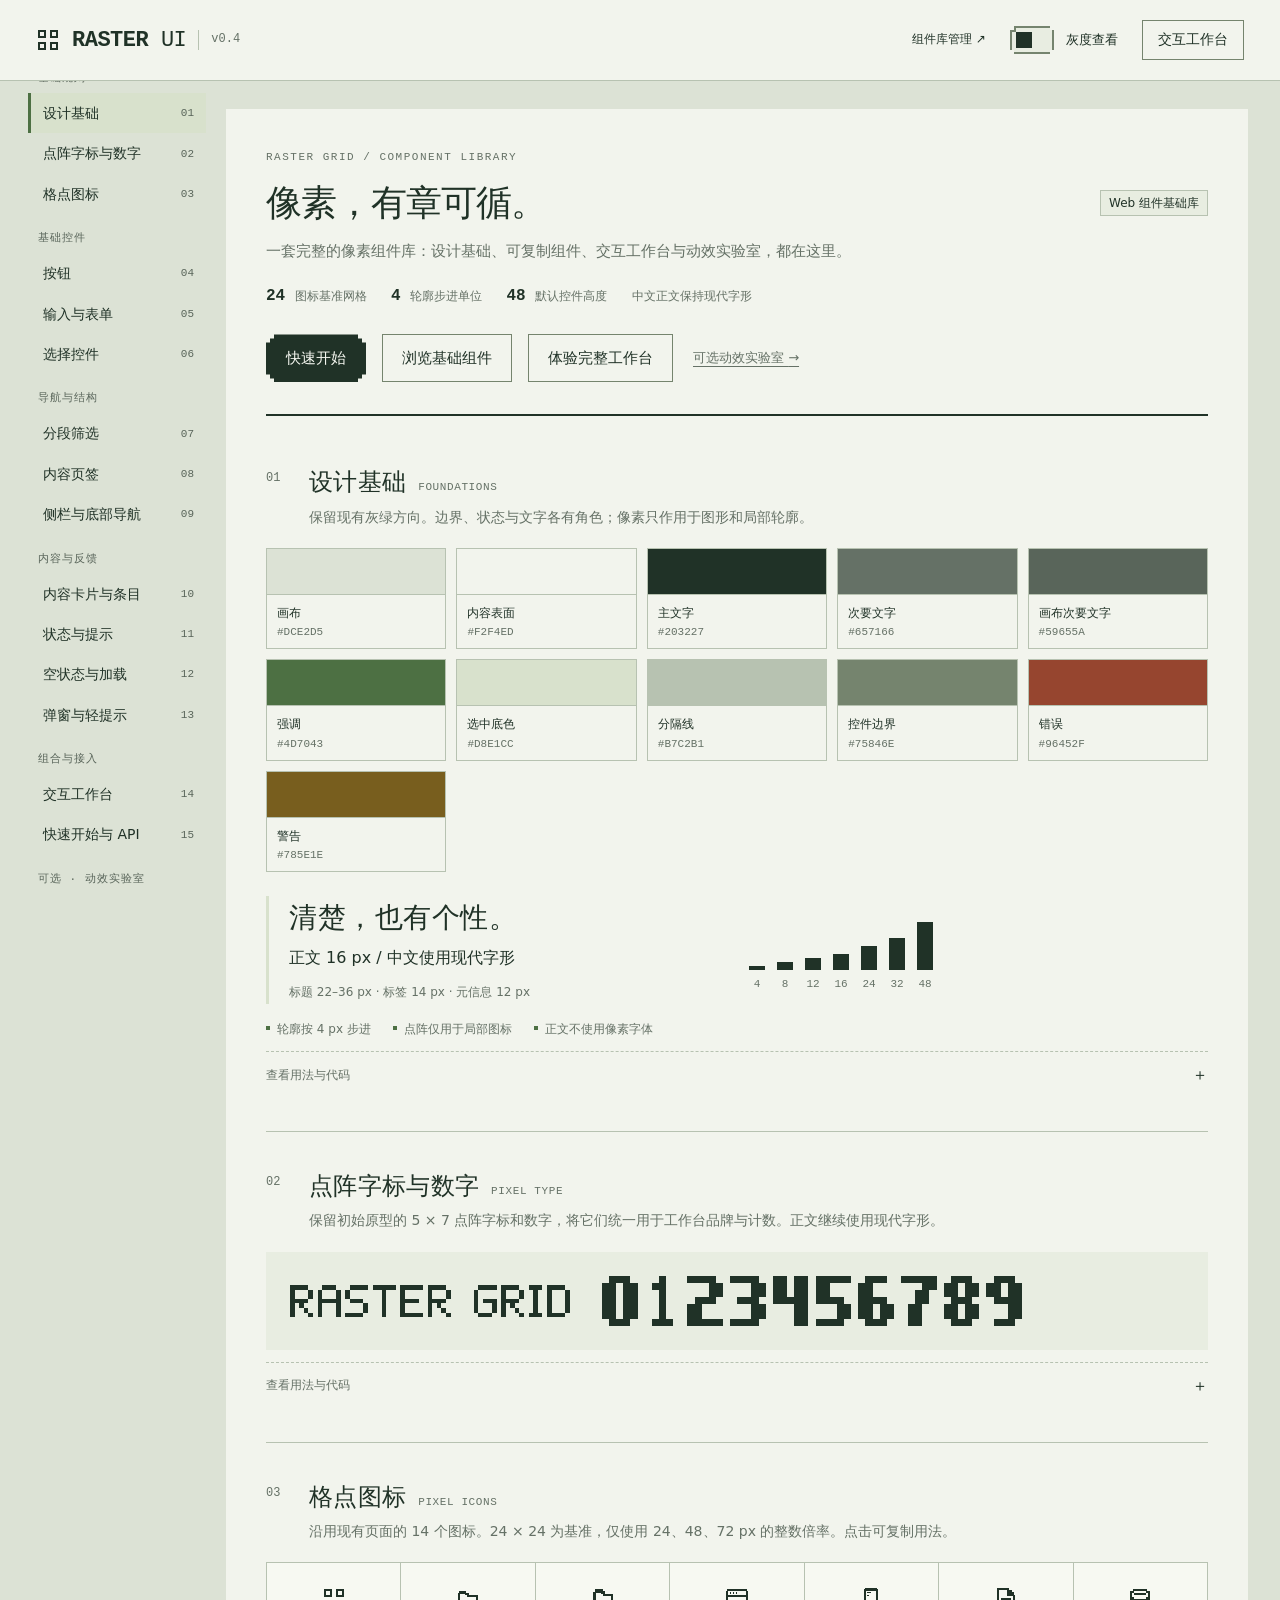
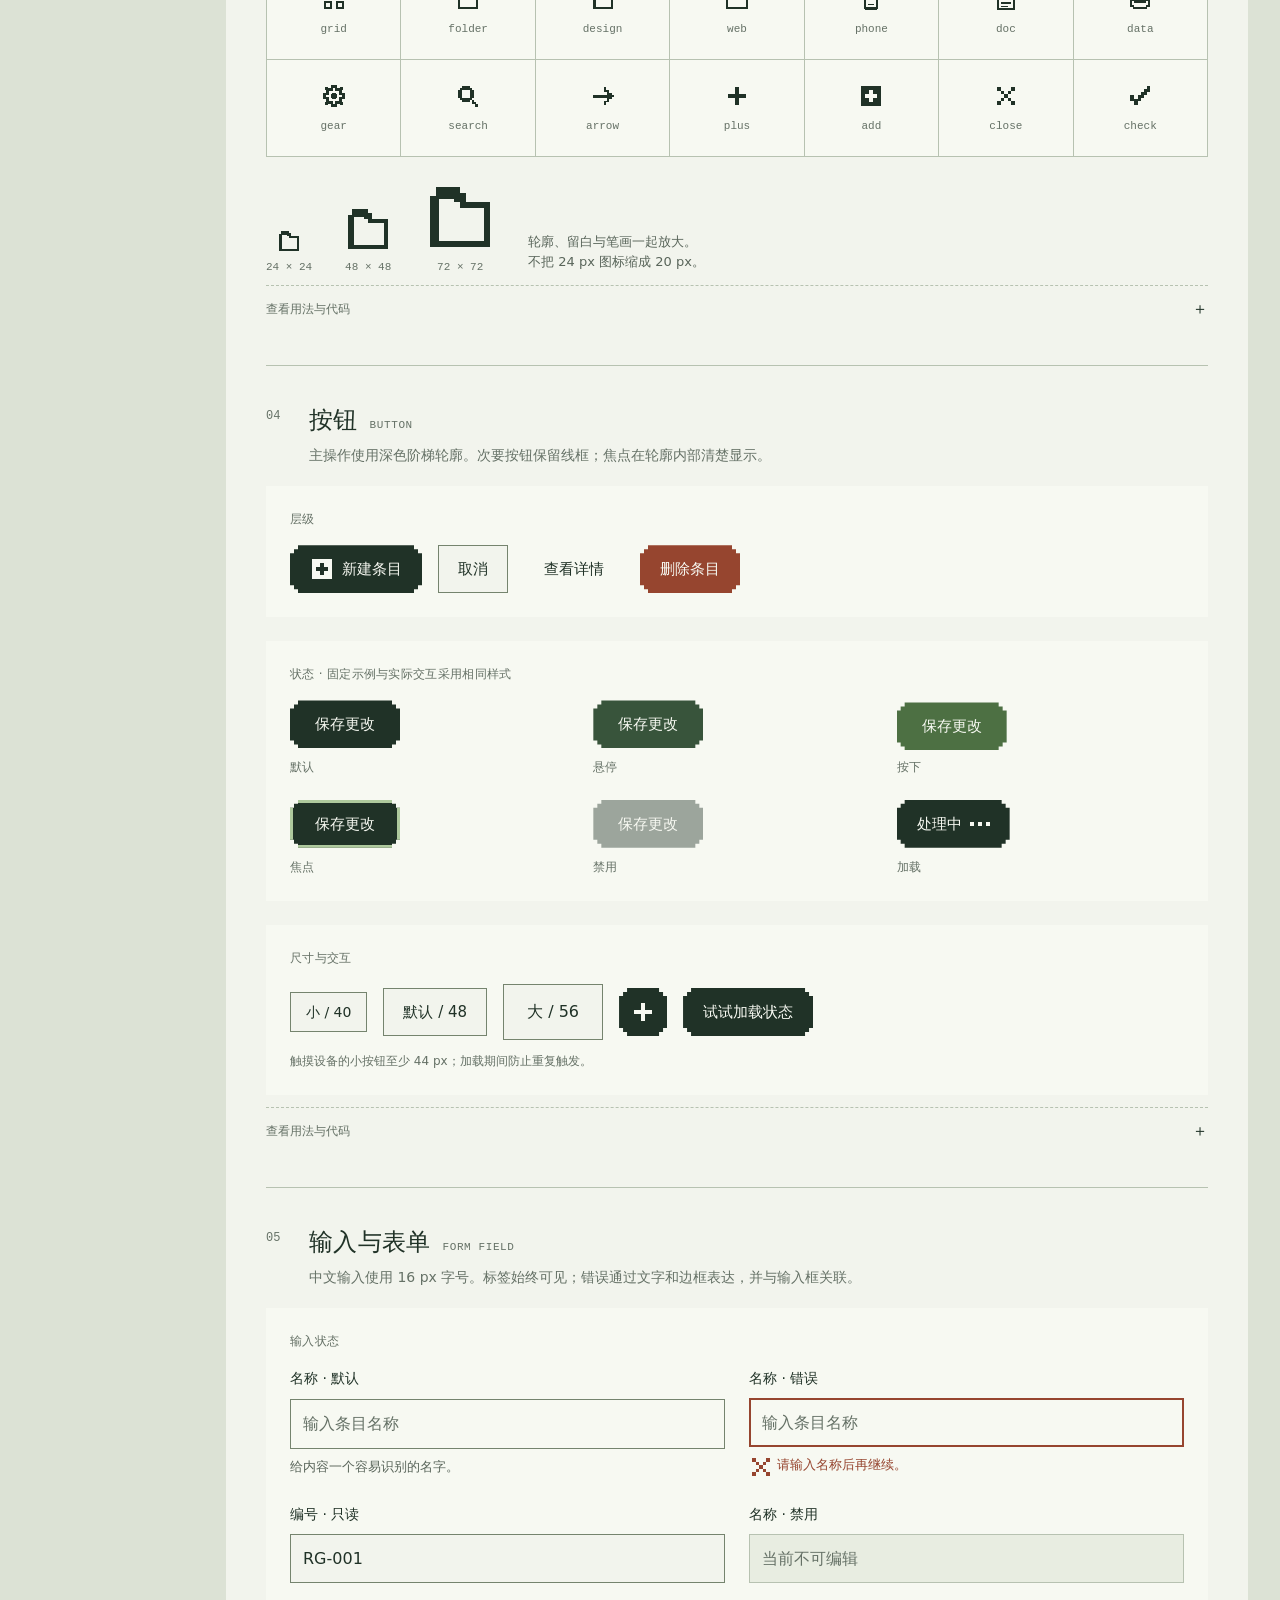
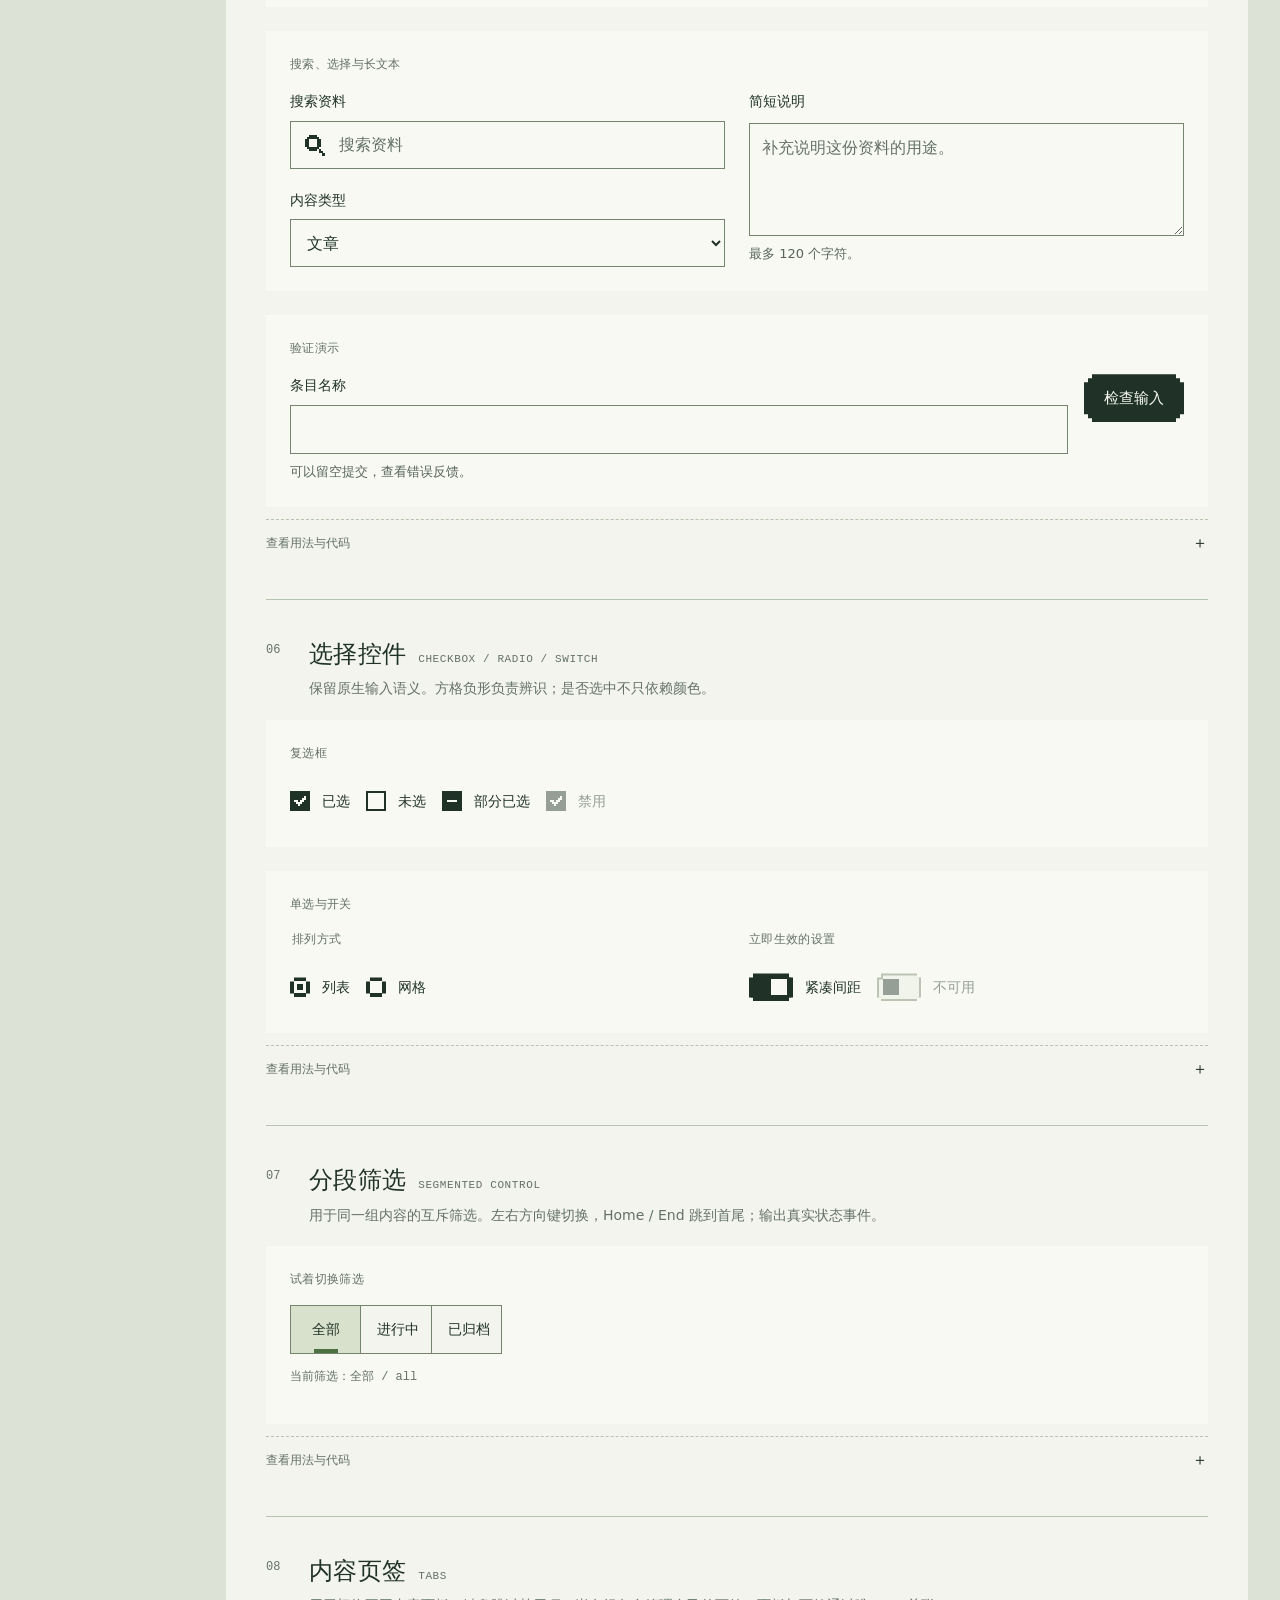
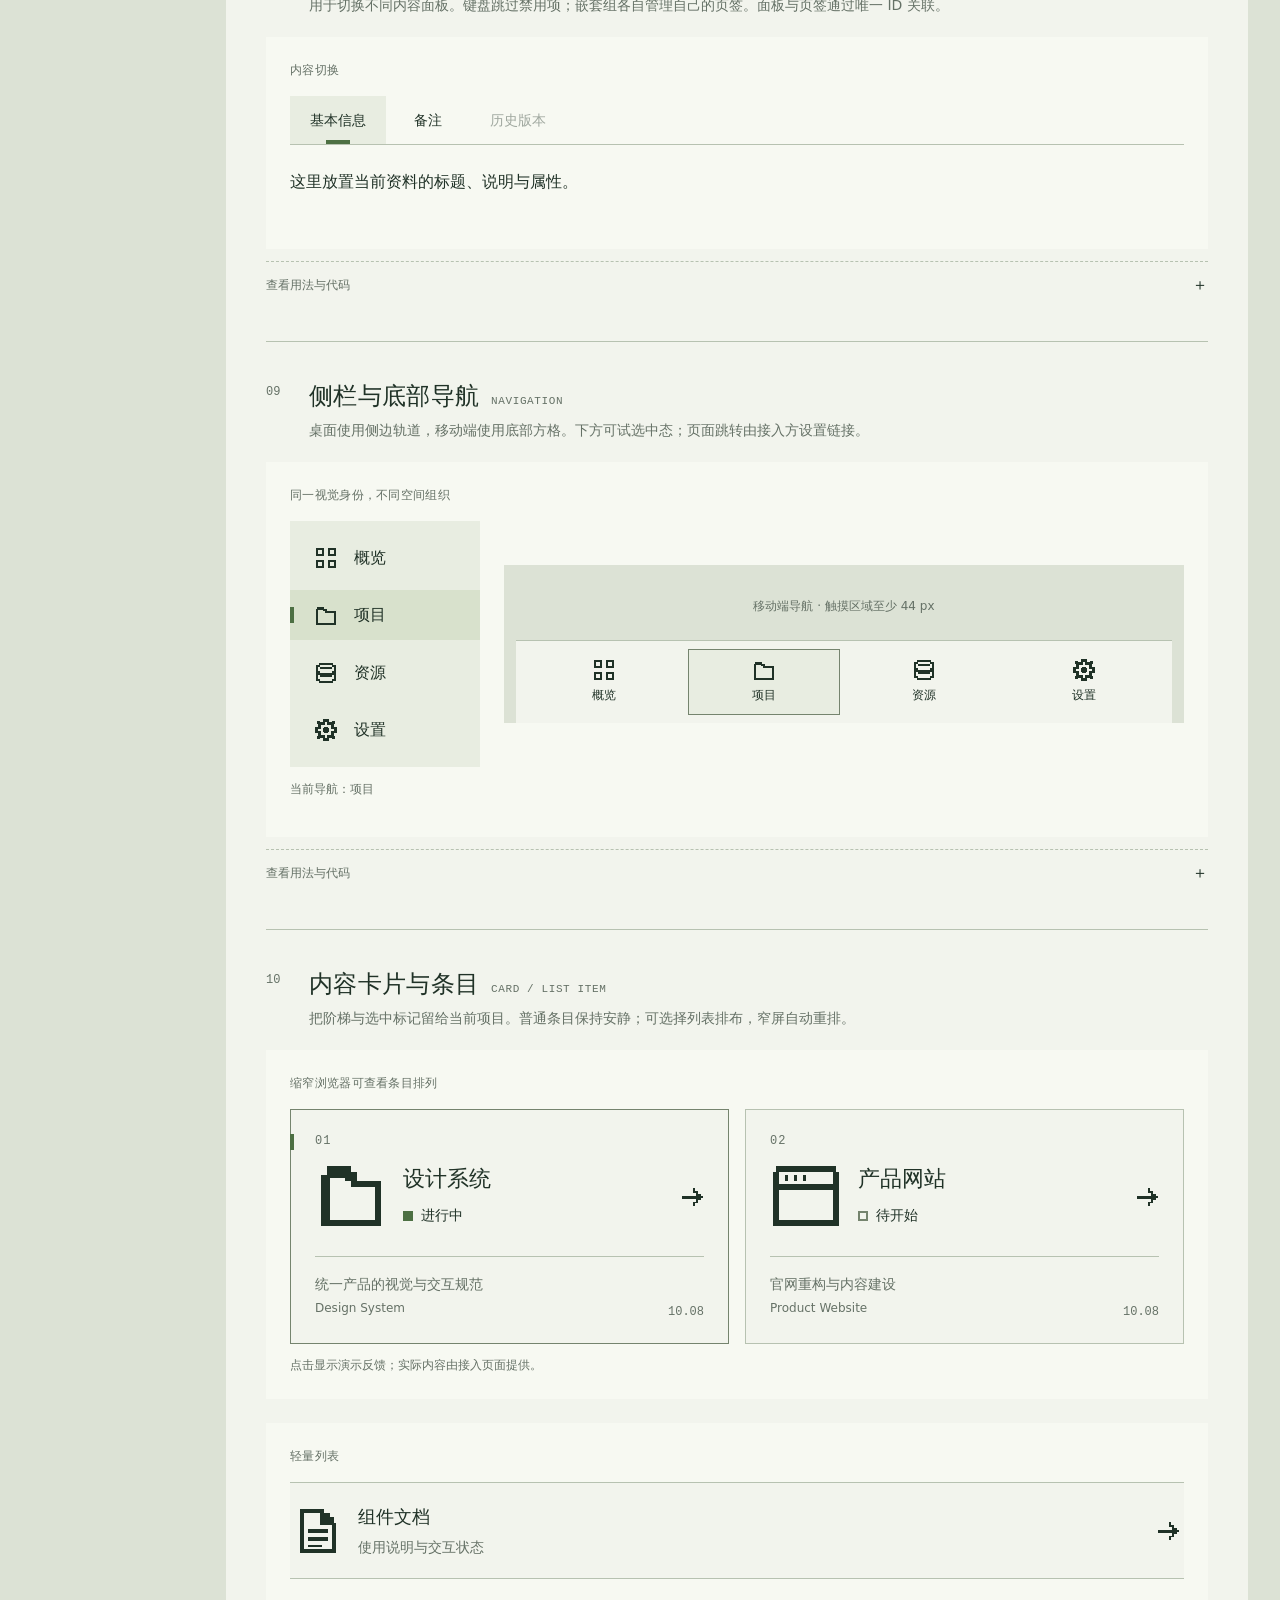
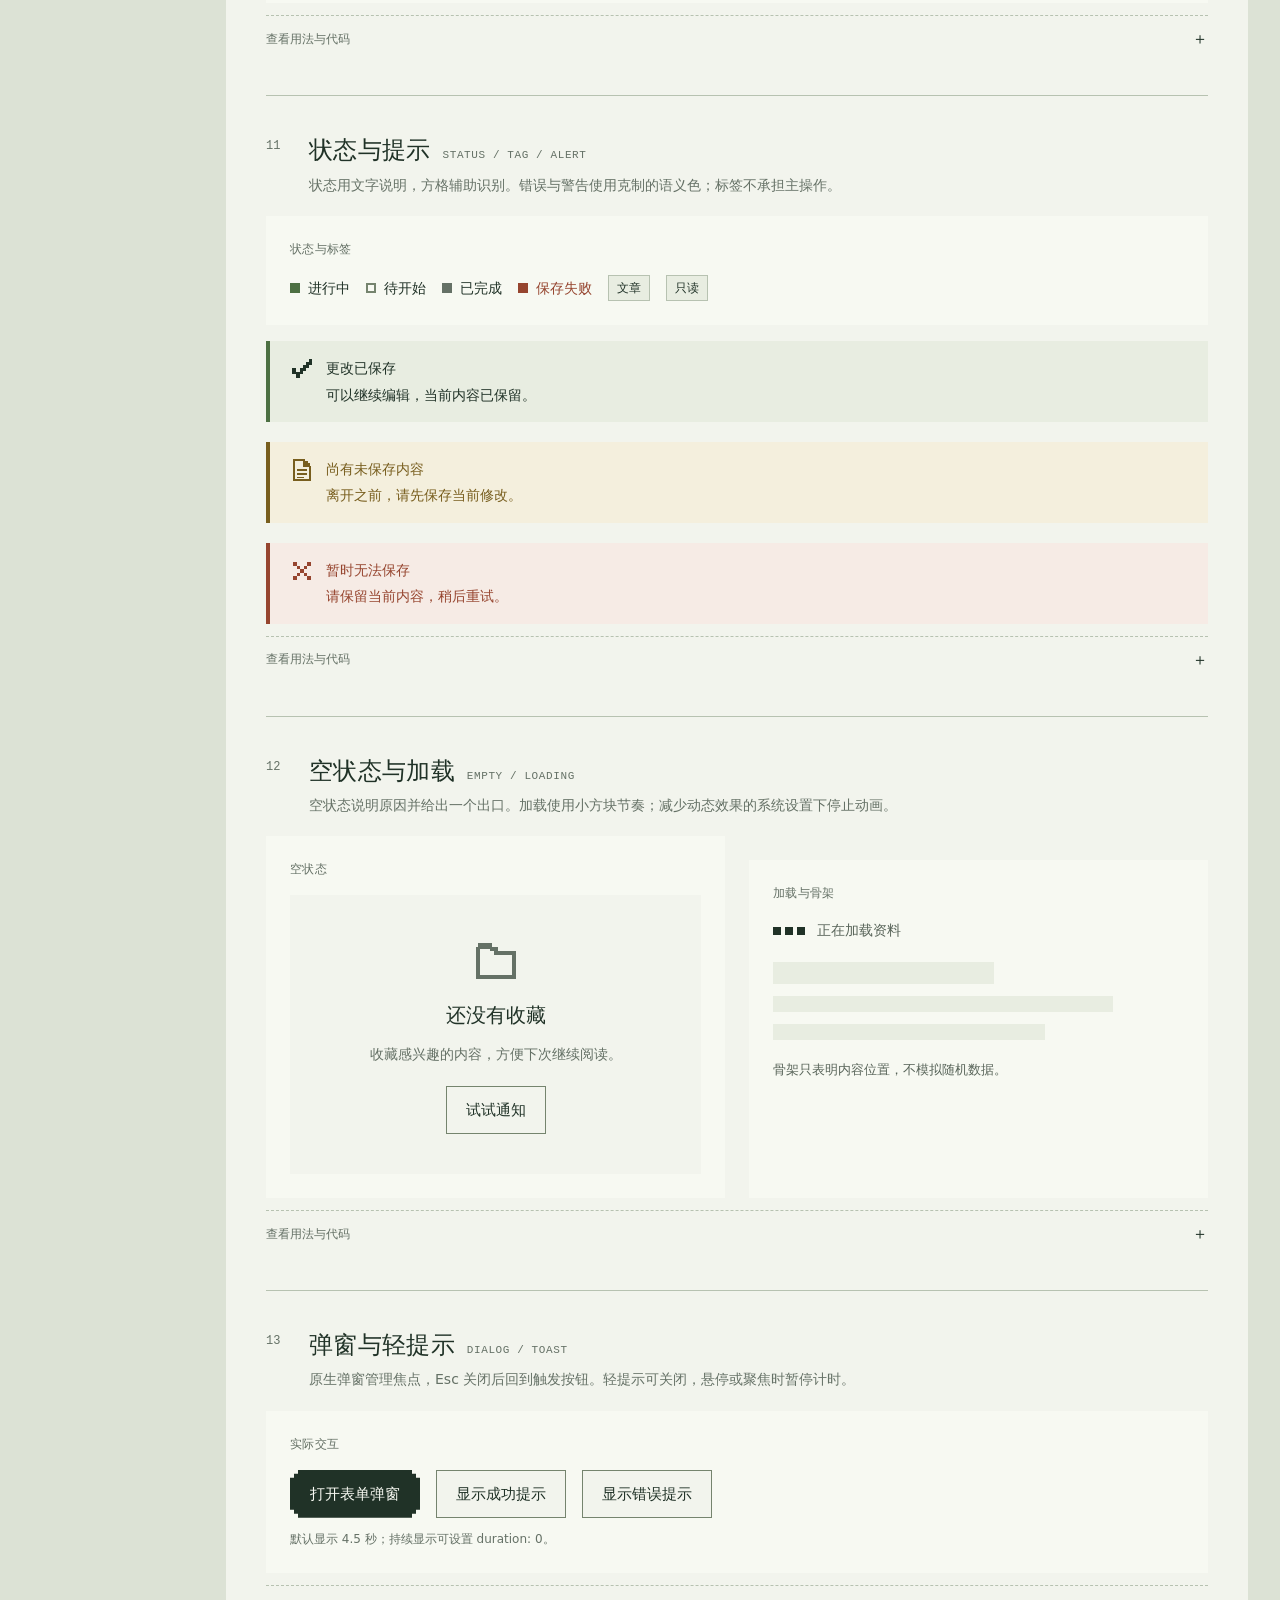
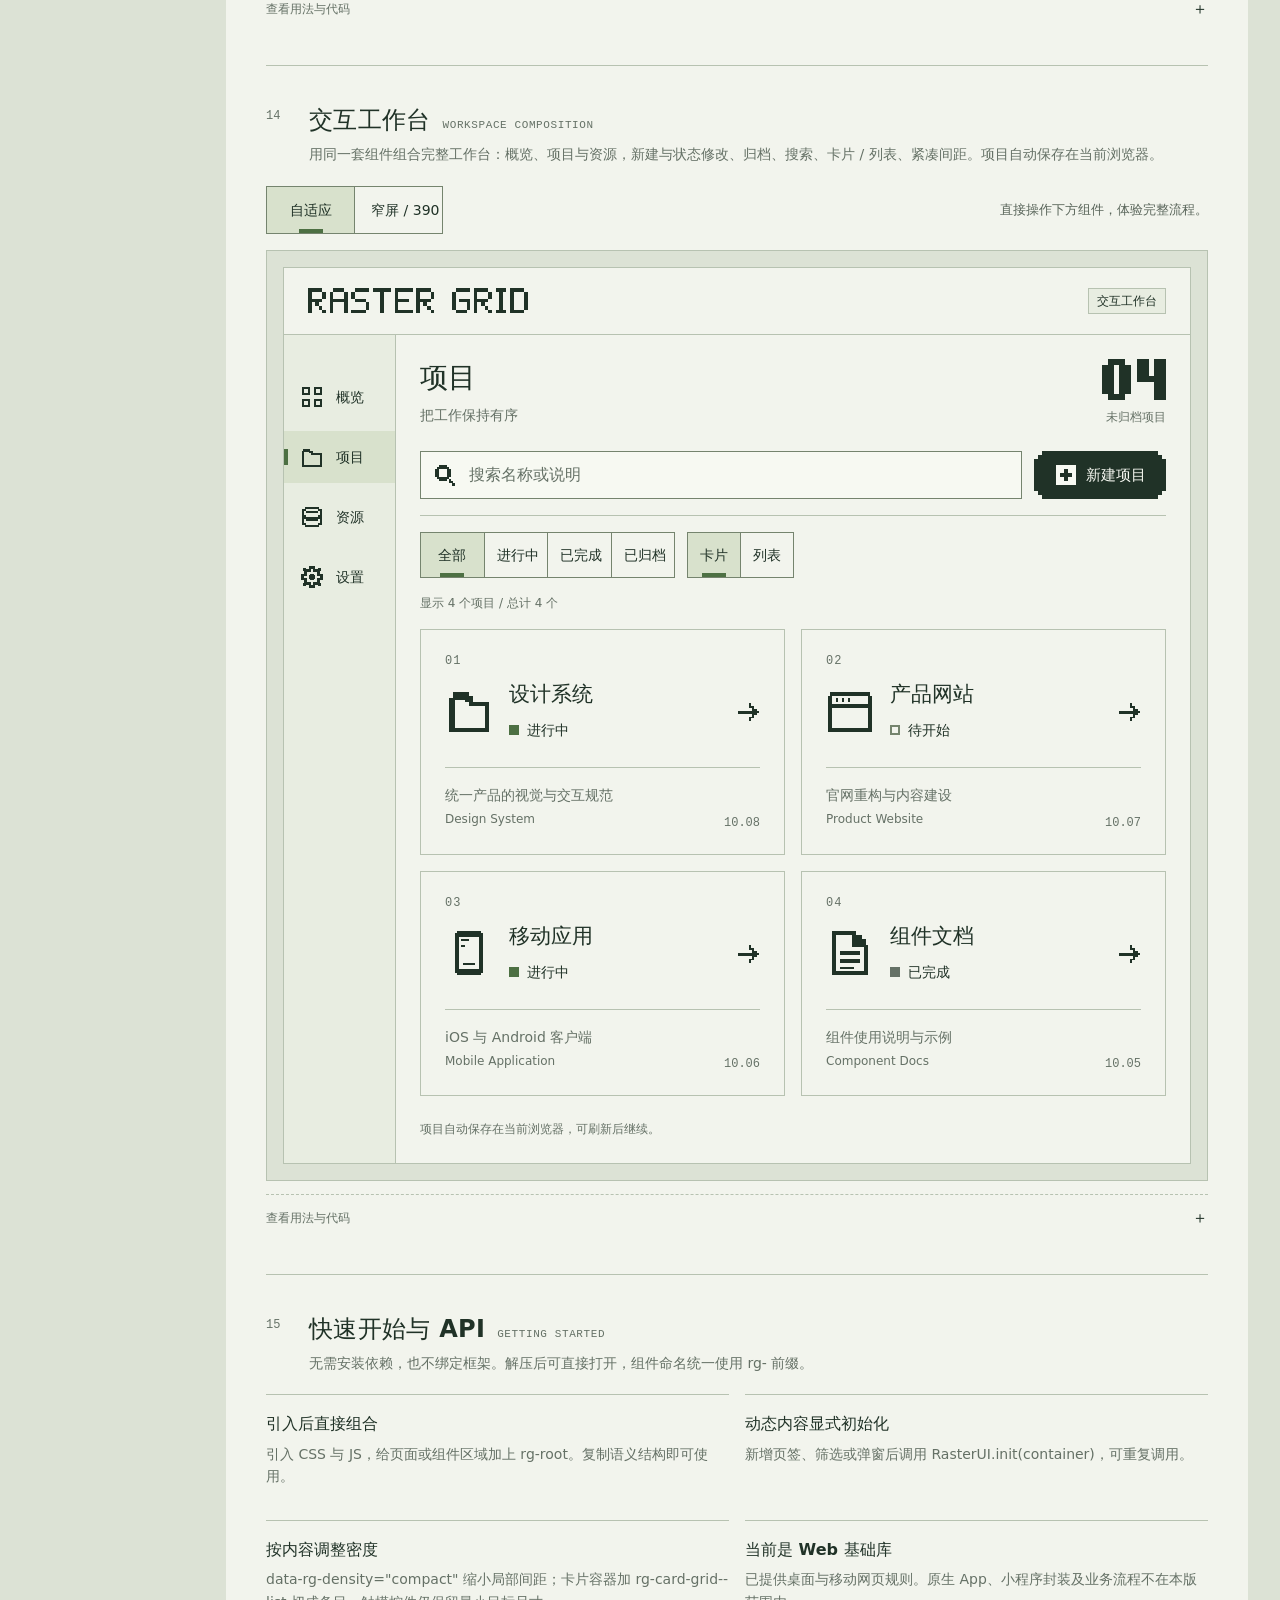
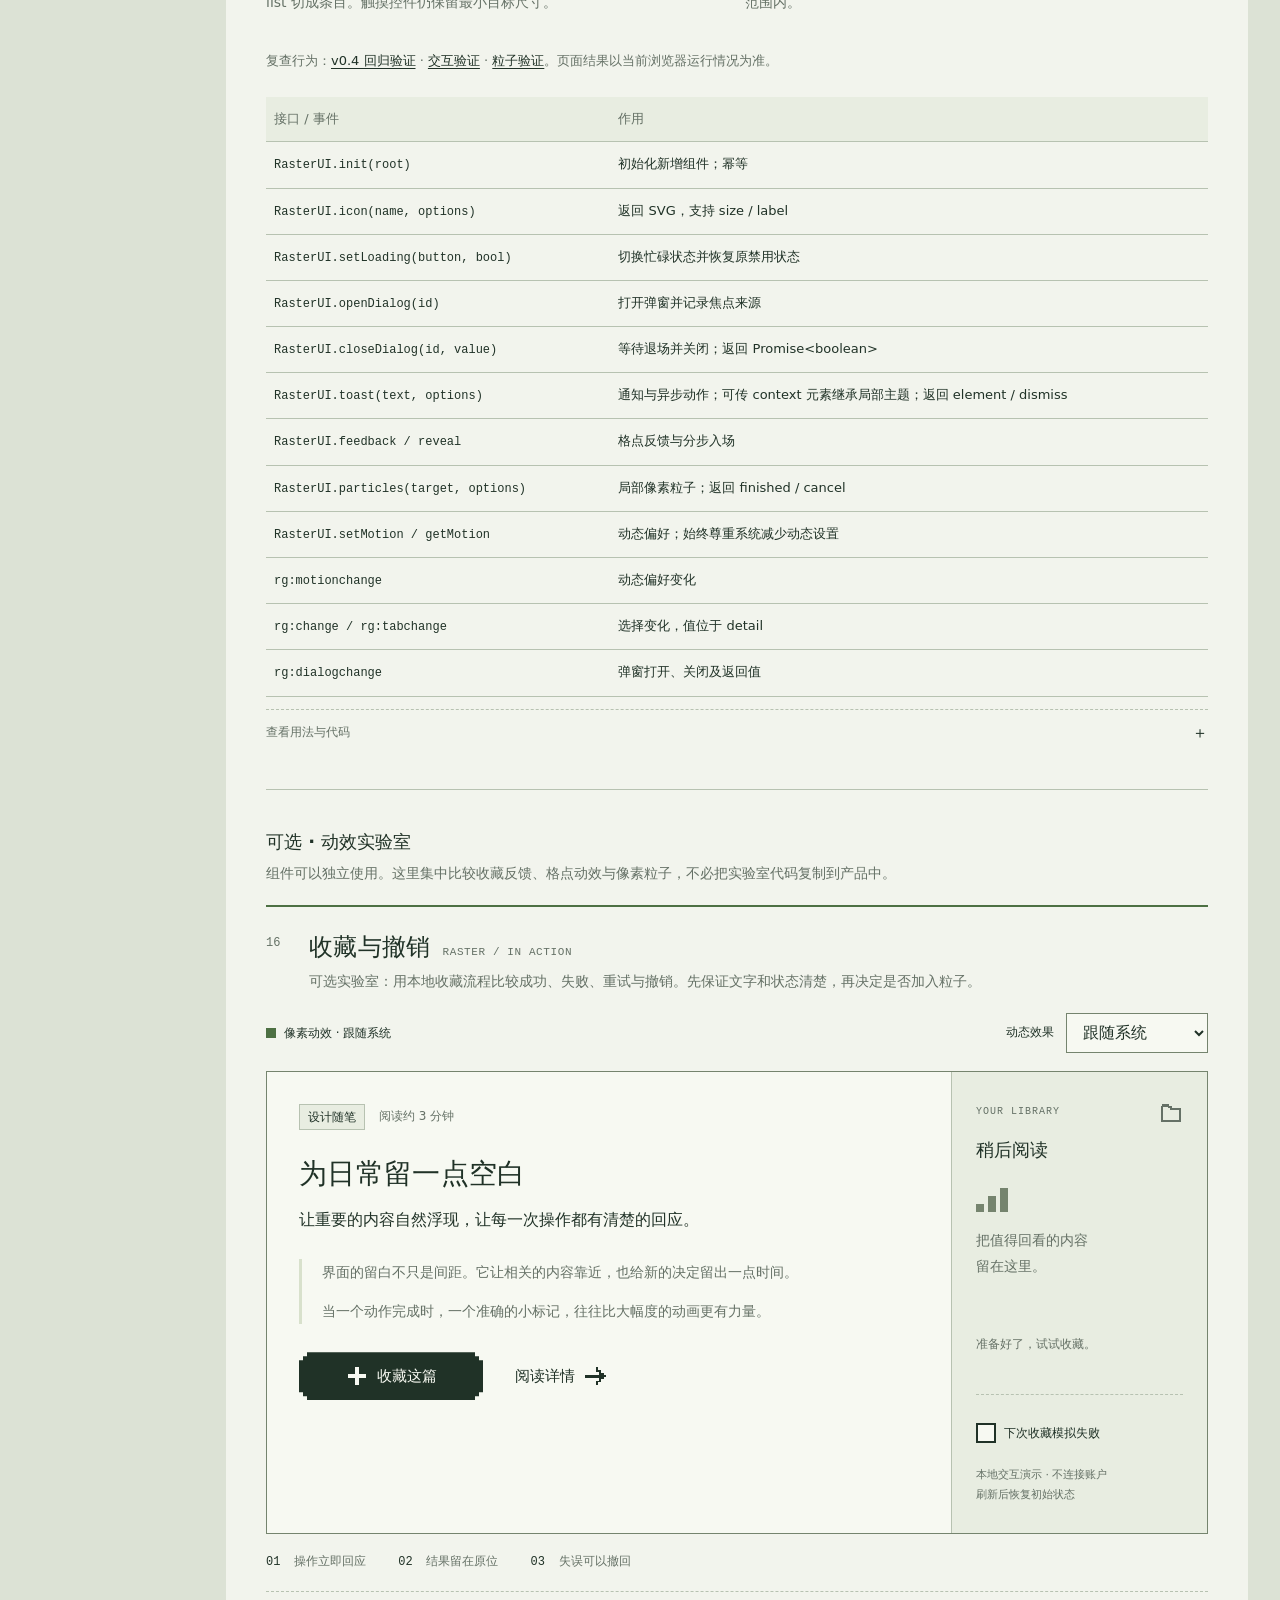
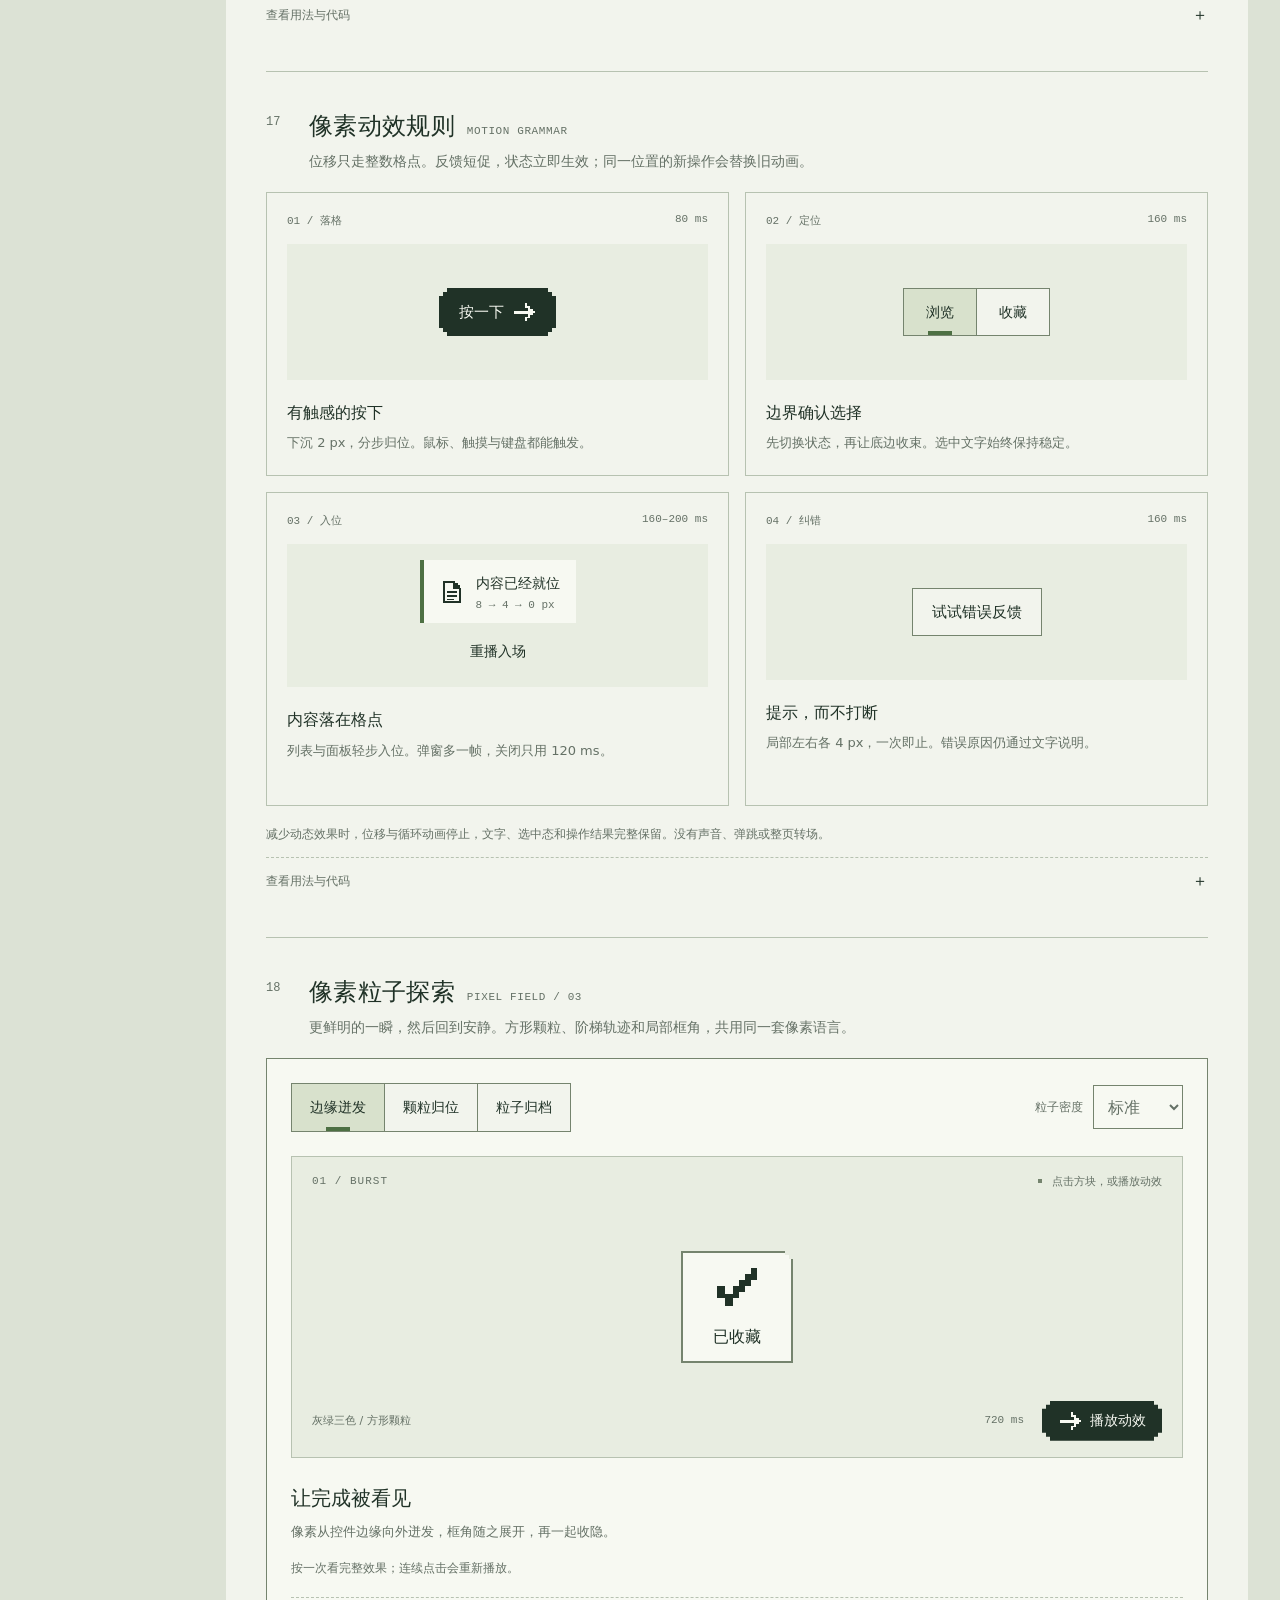
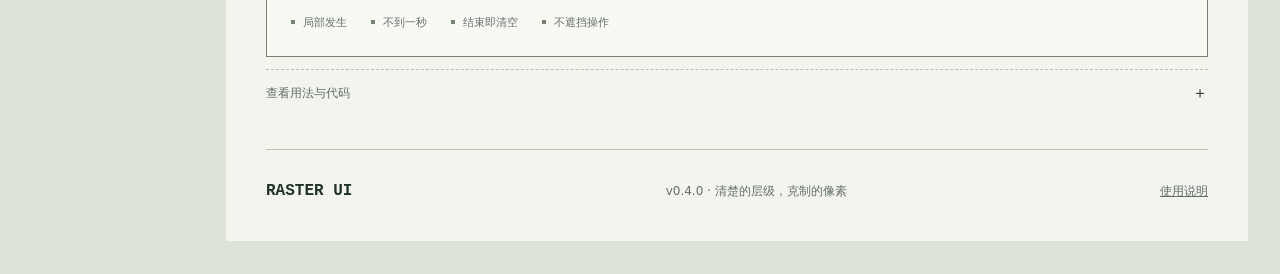
==== commit 35c998aa: "feat: unify UI collection and fix interaction regressions Add the collection manager, shared documen" ====
--- a/raster-ui/index.html
+++ b/raster-ui/index.html
@@ -1,10 +1,10 @@
 <!doctype html>
-<html lang="zh-CN"><head><meta charset="utf-8"><meta name="viewport" content="width=device-width,initial-scale=1,viewport-fit=cover"><meta name="theme-color" content="#dce2d5"><title>Raster UI · 像素组件库</title><meta name="description" content="从灰绿点阵界面提炼的可复用组件、状态和交互规范。"><link rel="icon" href="data:image/svg+xml,%3Csvg xmlns='http://www.w3.org/2000/svg' viewBox='0 0 16 16'%3E%3Cpath fill='%23203227' d='M2 0h12v2h2v12h-2v2H2v-2H0V2h2z'/%3E%3Cpath fill='%23f2f4ed' d='M4 4h3v3H4zm5 0h3v3H9zM4 9h3v3H4zm5 0h3v3H9z'/%3E%3C/svg%3E"><link rel="stylesheet" href="raster-ui.css"><link rel="stylesheet" href="docs.css"><link rel="stylesheet" href="motion-lab.css"><script defer src="raster-ui.js"></script><script defer src="motion-lab.js"></script><script defer src="docs.js"></script></head>
+<html lang="zh-CN"><head><meta charset="utf-8"><meta name="viewport" content="width=device-width,initial-scale=1,viewport-fit=cover"><meta name="theme-color" content="#dce2d5"><title>Raster UI · 像素组件库</title><meta name="description" content="从灰绿点阵界面提炼的可复用组件、状态和交互规范。"><link rel="icon" href="data:image/svg+xml,%3Csvg xmlns='http://www.w3.org/2000/svg' viewBox='0 0 16 16'%3E%3Cpath fill='%23203227' d='M2 0h12v2h2v12h-2v2H2v-2H0V2h2z'/%3E%3Cpath fill='%23f2f4ed' d='M4 4h3v3H4zm5 0h3v3H9zM4 9h3v3H4zm5 0h3v3H9z'/%3E%3C/svg%3E"><link rel="stylesheet" href="raster-ui.css"><link rel="stylesheet" href="docs.css?v=audit1"><link rel="stylesheet" href="motion-lab.css?v=audit1"><link rel="stylesheet" href="workspace.css?v=audit1"><script defer src="raster-ui.js"></script><script defer src="motion-lab.js"></script><script defer src="workspace.js?v=audit1"></script><script defer src="catalog-navigation.js?v=audit1"></script><script defer src="docs.js?v=audit1"></script></head>
 <body class="rg-root">
 <a class="skip-link" href="#library-main">跳至组件内容</a>
-<header class="docs-header" data-rg-particle-exclude><a class="docs-brand" href="#top"><svg class="rg-icon" aria-hidden="true"><use href="#rg-i-grid"/></svg><strong>RASTER <span>UI</span></strong><span class="version rg-mono">v0.4</span></a><div class="docs-header-actions"><label class="rg-switch"><input type="checkbox" role="switch" id="grayscale"><span class="rg-switch__track" aria-hidden="true"></span><span>灰度查看</span></label><a class="rg-button rg-button--secondary rg-button--sm" href="examples/workspace.html" target="_blank" rel="noopener">页面示例</a></div></header>
+<header class="docs-header" data-rg-particle-exclude><a class="docs-brand" href="../index.html"><svg class="rg-icon" aria-hidden="true"><use href="#rg-i-grid"/></svg><strong>RASTER <span>UI</span></strong><span class="version rg-mono">v0.4</span></a><div class="docs-header-actions"><a class="library-home" href="../index.html">组件库管理 ↗</a><label class="rg-switch"><input type="checkbox" role="switch" id="grayscale"><span class="rg-switch__track" aria-hidden="true"></span><span>灰度查看</span></label><a class="rg-button rg-button--secondary rg-button--sm" href="#composition">交互工作台</a></div></header>
 <div class="docs-layout" id="top"><aside class="docs-sidebar" data-rg-particle-exclude><label class="rg-search docs-search"><svg class="rg-icon" aria-hidden="true"><use href="#rg-i-search"/></svg><input id="component-search" placeholder="查找组件" aria-label="查找组件" type="search" autocomplete="off"></label><p class="docs-search-status" id="search-results" role="status" aria-atomic="true"></p><nav id="catalog-nav" aria-label="组件目录"></nav><p class="sidebar-note">灰绿基调 / 整数格点<br>少量阶梯 / 清楚的状态</p></aside>
-<main id="library-main" class="docs-main"><header class="docs-intro"><div class="intro-eyebrow rg-mono">RASTER GRID / COMPONENT LIBRARY</div><div class="intro-title-row"><h1>像素，有章可循。</h1><span class="rg-tag">Web 组件基础库</span></div><p>从设计基础到可用页面：清楚的层级、可靠的操作，以及需要时才出现的像素动效。</p><div class="intro-facts"><span><b>24</b> 图标基准网格</span><span><b>4</b> 轮廓步进单位</span><span><b>48</b> 默认控件高度</span><span>中文正文保持现代字形</span></div><nav class="docs-quick-nav" aria-label="快速开始"><a class="rg-button" href="#usage">快速开始</a><a class="rg-button rg-button--secondary" href="#buttons">浏览基础组件</a><a href="#experience">可选动效实验室 <span aria-hidden="true">→</span></a></nav></header>
+<main id="library-main" class="docs-main"><header class="docs-intro"><div class="intro-eyebrow rg-mono">RASTER GRID / COMPONENT LIBRARY</div><div class="intro-title-row"><h1>像素，有章可循。</h1><span class="rg-tag">Web 组件基础库</span></div><p>一套完整的像素组件库：设计基础、可复制组件、交互工作台与动效实验室，都在这里。</p><div class="intro-facts"><span><b>24</b> 图标基准网格</span><span><b>4</b> 轮廓步进单位</span><span><b>48</b> 默认控件高度</span><span>中文正文保持现代字形</span></div><nav class="docs-quick-nav" aria-label="快速开始"><a class="rg-button" href="#usage">快速开始</a><a class="rg-button rg-button--secondary" href="#buttons">浏览基础组件</a><a class="rg-button rg-button--secondary" href="#composition">体验完整工作台</a><a href="#experience">可选动效实验室 <span aria-hidden="true">→</span></a></nav></header>
 <div class="docs-empty rg-empty" id="no-results" hidden><svg class="rg-icon rg-icon--48" aria-hidden="true"><use href="#rg-i-search"/></svg><h2>没有找到这个组件</h2><p>试试“按钮”“表单”或“弹窗”。</p><button type="button" class="rg-button rg-button--secondary" id="reset-search">查看全部组件</button></div>
 <div id="catalog"></div><footer class="docs-footer"><strong>RASTER UI</strong><span>v0.4.0 · 清楚的层级，克制的像素</span><a href="README.md">使用说明</a></footer></main></div>
 <dialog class="rg-dialog rg-root" id="demo-dialog" aria-labelledby="demo-dialog-title" data-rg-dismiss-outside><header class="rg-dialog__header"><h2 class="rg-dialog__title" id="demo-dialog-title">新建条目</h2><button type="button" class="rg-button rg-button--quiet rg-button--icon" data-rg-close aria-label="关闭弹窗"><svg class="rg-icon" aria-hidden="true"><use href="#rg-i-close"/></svg></button></header><form class="rg-dialog__body" id="demo-dialog-form" novalidate><label class="rg-field"><span class="rg-label">条目名称</span><input class="rg-input" name="name" required maxlength="30" placeholder="输入名称" autofocus aria-describedby="demo-name-message"><span class="rg-help" id="demo-name-message" aria-live="polite">必填，最多 30 个字符。</span></label><p class="rg-help" style="margin-top:12px">这里演示表单弹窗，不会创建真实数据。</p><div class="rg-dialog__footer"><button type="button" class="rg-button rg-button--secondary" data-rg-close>取消</button><button class="rg-button" type="submit">完成演示</button></div></form></dialog>
--- a/raster-ui/docs.css
+++ b/raster-ui/docs.css
@@ -1,9 +1,9 @@
-html{scroll-behavior:smooth;scroll-padding-top:106px}body{margin:0;background:var(--rg-canvas)}a{color:inherit}button{font-family:inherit}.skip-link{position:fixed;top:-100px;left:20px;z-index:100;background:var(--rg-ink);color:var(--rg-surface);padding:12px}.skip-link:focus{top:12px}.docs-header{position:sticky;top:0;z-index:20;display:flex;align-items:center;justify-content:space-between;gap:20px;padding:18px 36px;border-bottom:1px solid var(--rg-line);background:var(--rg-surface)}.docs-brand{display:flex;align-items:center;gap:12px;text-decoration:none;white-space:nowrap}.docs-brand strong{font:700 22px var(--rg-mono);letter-spacing:-.5px}.docs-brand strong span{font-weight:400}.version{font-size:12px;border-left:1px solid var(--rg-line);padding-left:12px;color:var(--rg-muted)}.docs-header-actions{display:flex;align-items:center;gap:24px}.docs-header .rg-switch{font-size:13px}.docs-layout{display:grid;grid-template-columns:226px minmax(0,1fr);max-width:1512px;margin:auto}.docs-sidebar{position:sticky;top:85px;align-self:start;height:calc(100dvh - 85px);padding:32px 20px 24px 28px;overflow:auto}.docs-search{padding:0 10px;gap:8px;min-height:44px;margin-bottom:22px}.docs-search input{font-size:14px;min-height:42px}.docs-search>.rg-icon{width:24px;height:24px}.nav-group-label{font:11px var(--rg-mono);color:var(--rg-muted);letter-spacing:1px;padding:16px 10px 8px}.catalog-link{display:flex;justify-content:space-between;gap:10px;align-items:center;padding:9px 12px;color:var(--rg-ink);text-decoration:none;font-size:14px;border-left:3px solid transparent;min-height:40px}.catalog-link:hover{background:var(--rg-subtle)}.catalog-link[aria-current="location"]{background:var(--rg-selected);border-left-color:var(--rg-accent);font-weight:600}.catalog-link span:last-child{font:11px var(--rg-mono);color:var(--rg-muted)}.sidebar-note{font-size:12px;color:var(--rg-muted);line-height:1.8;border-top:1px dashed var(--rg-line);padding:20px 12px;margin-top:24px}.docs-main{min-width:0;margin:28px 32px 32px 0;padding:40px;background:var(--rg-surface);border:0}.docs-intro{padding-bottom:32px;border-bottom:2px solid var(--rg-ink);margin-bottom:12px}.intro-eyebrow{font-size:11px;letter-spacing:1.5px;color:var(--rg-muted);margin-bottom:12px}.intro-title-row{display:flex;justify-content:space-between;align-items:center;gap:16px}.docs-intro h1{margin:0;font-size:36px;letter-spacing:-1px;line-height:1.35}.docs-intro p{font-size:15px;color:var(--rg-muted);margin:12px 0 24px}.intro-facts{display:flex;flex-wrap:wrap;gap:12px 24px;font-size:12px;color:var(--rg-muted)}.intro-facts b{font:600 16px var(--rg-mono);margin-right:6px;color:var(--rg-ink)}.doc-section{padding-top:38px;padding-bottom:32px;border-bottom:1px solid var(--rg-line);scroll-margin-top:90px;min-width:0}.section-header{display:flex;align-items:flex-start;gap:18px;margin-bottom:20px}.section-number{font:12px var(--rg-mono);padding:5px 0;color:var(--rg-muted);min-width:25px}.section-header h2{font-size:24px;line-height:1.35;letter-spacing:.3px;margin:0}.section-header p{font-size:14px;color:var(--rg-muted);margin:7px 0 0;max-width:62em}.section-title-en{font:11px var(--rg-mono);color:var(--rg-muted);letter-spacing:.6px;margin-left:12px;font-weight:400}.section-header .section-title-en{white-space:nowrap}.demo-box{padding:24px;border:0;background:var(--rg-surface-raised);min-width:0}.demo-box+.demo-box{margin-top:24px}.demo-label{font-size:12px;color:var(--rg-muted);margin:0 0 16px;letter-spacing:.3px}.demo-row{display:flex;align-items:center;flex-wrap:wrap;gap:16px}.demo-stack{display:grid;gap:20px}.demo-grid{display:grid;grid-template-columns:repeat(2,minmax(0,1fr));gap:24px}.demo-grid--3{grid-template-columns:repeat(3,minmax(0,1fr))}.demo-state{display:grid;gap:10px;justify-items:start}.demo-state>small{font-size:12px;color:var(--rg-muted)}.demo-states{display:grid;grid-template-columns:repeat(3,minmax(0,1fr));gap:22px 16px}.demo-states .rg-button{min-width:110px}.token-grid{display:grid;grid-template-columns:repeat(5,minmax(0,1fr));gap:10px}.token{border:1px solid var(--rg-line);min-width:0;padding:0;background:var(--rg-surface);text-align:left}.token-color{display:block;height:46px;border-bottom:1px solid var(--rg-line)}.token-name{display:block;font-size:12px;font-weight:600;padding:9px 10px 0}.token-value{display:block;font:11px var(--rg-mono);color:var(--rg-muted);padding:3px 10px 10px}.foundation-split{display:grid;grid-template-columns:1fr 1fr;gap:24px;margin-top:24px}.type-demo{border-left:3px solid var(--rg-selected);padding-left:20px}.type-demo strong{display:block;font-size:28px;letter-spacing:.5px;margin-bottom:4px}.type-demo p{font-size:16px;margin:0 0 8px}.type-demo small{font-size:12px;color:var(--rg-muted)}.spacing-scale{display:flex;align-items:flex-end;gap:12px;height:94px}.spacing-item{display:grid;justify-items:center;gap:8px;font:11px var(--rg-mono);color:var(--rg-muted)}.spacing-item i{width:16px;background:var(--rg-ink)}.rules{margin:16px 0 0;display:flex;gap:8px 22px;flex-wrap:wrap;font-size:12px;color:var(--rg-muted)}.rules span::before{content:"";display:inline-block;width:4px;height:4px;background:var(--rg-accent);margin:0 7px 3px 0}.icon-grid{display:grid;grid-template-columns:repeat(7,minmax(0,1fr));gap:1px;border:1px solid var(--rg-line);background:var(--rg-line)}.icon-cell{display:flex;flex-direction:column;align-items:center;justify-content:center;gap:12px;padding:20px 8px;background:var(--rg-surface-raised);border:0;min-height:96px}.icon-cell:hover{background:var(--rg-selected)}.icon-cell span{font:11px var(--rg-mono);color:var(--rg-muted)}.icon-size-demo{display:flex;align-items:flex-end;flex-wrap:wrap;gap:32px;padding:24px 0 0}.icon-size-demo>div{display:grid;justify-items:center;gap:8px}.icon-size-demo small{font:11px var(--rg-mono);color:var(--rg-muted)}.example-code{margin-top:12px;border-top:1px dashed var(--rg-line)}.example-code summary{display:flex;justify-content:space-between;align-items:center;gap:16px;cursor:pointer;padding:13px 0;color:var(--rg-muted);font-size:12px;list-style:none}.example-code summary::-webkit-details-marker{display:none}.example-code summary::after{content:"＋";font:16px var(--rg-mono);color:var(--rg-ink)}.example-code[open] summary::after{content:"−"}.code-toolbar{display:flex;justify-content:space-between;align-items:center;background:var(--rg-subtle);padding:6px 12px;border:1px solid var(--rg-line);font:11px var(--rg-mono);color:var(--rg-muted)}.copy-button{font-size:12px;border:0;background:transparent;padding:8px 10px;color:var(--rg-ink)}.copy-button:hover{background:var(--rg-selected)}pre{margin:0;background:#e9eee3;padding:18px 20px;border:1px solid var(--rg-line);border-top:0;overflow:auto;font:12px/1.8 var(--rg-mono);tab-size:2;max-height:380px;white-space:pre}code{font-family:var(--rg-mono)}.inline-code{padding:2px 5px;background:var(--rg-subtle);font-size:12px;color:var(--rg-ink)}.demo-readout{font:12px var(--rg-mono);color:var(--rg-muted);margin-top:14px;min-height:20px}.nav-demo{display:grid;grid-template-columns:190px minmax(0,1fr);gap:24px;align-items:center}.nav-demo-mobile{background:var(--rg-canvas);padding:32px 12px 0;min-width:0}.nav-demo-mobile>p{font-size:12px;color:var(--rg-muted);text-align:center;margin:0 0 24px}.rg-bottom-nav{min-width:0}.card-detail-note{margin:12px 0 0;font-size:12px;color:var(--rg-muted)}.loader-sample{display:grid;gap:12px;max-width:340px;width:100%}.loader-sample .rg-skeleton:first-child{width:65%;height:22px}.loader-sample .rg-skeleton:last-child{width:80%}.state-caption{font-size:12px;color:var(--rg-muted);margin:12px 0 0}.example-view{width:100%;background:var(--rg-canvas);padding:20px;display:flex;justify-content:center;overflow:auto}.example-view iframe{width:100%;min-width:0;height:640px;border:1px solid var(--rg-control-line);background:var(--rg-surface);flex-shrink:0;transition:width 180ms}.example-view.is-mobile iframe{width:390px;max-width:100%;height:740px}.example-toolbar{display:flex;justify-content:space-between;align-items:center;gap:16px;margin-bottom:14px}.example-toolbar .rg-segment{min-height:38px;padding:8px 16px}.example-toolbar a{font-size:12px;color:var(--rg-muted)}.usage-grid{display:grid;grid-template-columns:1fr 1fr;gap:16px}.usage-item{border-top:1px solid var(--rg-line);padding:16px 0}.usage-item h3{font-size:16px;margin:0 0 6px}.usage-item p{font-size:14px;color:var(--rg-muted);margin:0}.api-table{width:100%;border-collapse:collapse;font-size:13px;margin-top:24px}.api-table td,.api-table th{border-bottom:1px solid var(--rg-line);text-align:left;padding:12px 8px;vertical-align:top}.api-table th{color:var(--rg-muted);font-weight:500;background:var(--rg-subtle)}.api-table code{font-size:12px;overflow-wrap:anywhere}.docs-footer{display:flex;align-items:center;justify-content:space-between;gap:20px;padding-top:32px;font-size:12px;color:var(--rg-muted)}.docs-footer strong{font:600 16px var(--rg-mono);color:var(--rg-ink)}#copy-fallback{margin-top:16px;min-height:280px;font:12px/1.7 var(--rg-mono)}.docs-empty{margin-top:24px}.docs-empty h2{font-size:22px}.section-pills{display:flex;gap:8px;flex-wrap:wrap}.section-pills .rg-tag{font-size:11px}.doc-section--search-hidden{display:none}
+html{scroll-behavior:smooth;scroll-padding-top:106px}body{margin:0;background:var(--rg-canvas)}a{color:inherit}button{font-family:inherit}.skip-link{position:fixed;top:-100px;left:20px;z-index:100;background:var(--rg-ink);color:var(--rg-surface);padding:12px}.skip-link:focus{top:12px}.docs-header{position:sticky;top:0;z-index:20;display:flex;align-items:center;justify-content:space-between;gap:20px;padding:18px 36px;border-bottom:1px solid var(--rg-line);background:var(--rg-surface)}.docs-brand{display:flex;align-items:center;gap:12px;text-decoration:none;white-space:nowrap}.docs-brand strong{font:700 22px var(--rg-mono);letter-spacing:-.5px}.docs-brand strong span{font-weight:400}.version{font-size:12px;border-left:1px solid var(--rg-line);padding-left:12px;color:var(--rg-muted)}.docs-header-actions{display:flex;align-items:center;gap:24px}.docs-header .rg-switch{font-size:13px}.docs-layout{display:grid;grid-template-columns:226px minmax(0,1fr);max-width:1512px;margin:auto}.docs-sidebar{position:sticky;top:85px;align-self:start;height:calc(100dvh - 85px);padding:32px 20px 24px 28px;overflow:auto}.docs-search{padding:0 10px;gap:8px;min-height:44px;margin-bottom:22px}.docs-search input{font-size:14px;min-height:42px}.docs-search>.rg-icon{width:24px;height:24px}.nav-group-label{font:11px var(--rg-mono);color:var(--rg-muted);letter-spacing:1px;padding:16px 10px 8px}.catalog-link{display:flex;justify-content:space-between;gap:10px;align-items:center;padding:9px 12px;color:var(--rg-ink);text-decoration:none;font-size:14px;border-left:3px solid transparent;min-height:40px}.catalog-link:hover{background:var(--rg-subtle)}.catalog-link[aria-current="location"]{background:var(--rg-selected);border-left-color:var(--rg-accent);font-weight:600}.catalog-link span:last-child{font:11px var(--rg-mono);color:var(--rg-muted)}.sidebar-note{font-size:12px;color:var(--rg-muted);line-height:1.8;border-top:1px dashed var(--rg-line);padding:20px 12px;margin-top:24px}.docs-main{min-width:0;margin:28px 32px 32px 0;padding:40px;background:var(--rg-surface);border:0}.docs-intro{padding-bottom:32px;border-bottom:2px solid var(--rg-ink);margin-bottom:12px}.intro-eyebrow{font-size:11px;letter-spacing:1.5px;color:var(--rg-muted);margin-bottom:12px}.intro-title-row{display:flex;justify-content:space-between;align-items:center;gap:16px}.docs-intro h1{margin:0;font-size:36px;letter-spacing:-1px;line-height:1.35}.docs-intro p{font-size:15px;color:var(--rg-muted);margin:12px 0 24px}.intro-facts{display:flex;flex-wrap:wrap;gap:12px 24px;font-size:12px;color:var(--rg-muted)}.intro-facts b{font:600 16px var(--rg-mono);margin-right:6px;color:var(--rg-ink)}.doc-section{padding-top:38px;padding-bottom:32px;border-bottom:1px solid var(--rg-line);scroll-margin-top:90px;min-width:0}.section-header{display:flex;align-items:flex-start;gap:18px;margin-bottom:20px}.section-number{font:12px var(--rg-mono);padding:5px 0;color:var(--rg-muted);min-width:25px}.section-header h2{font-size:24px;line-height:1.35;letter-spacing:.3px;margin:0}.section-header p{font-size:14px;color:var(--rg-muted);margin:7px 0 0;max-width:62em}.section-title-en{font:11px var(--rg-mono);color:var(--rg-muted);letter-spacing:.6px;margin-left:12px;font-weight:400}.section-header .section-title-en{white-space:nowrap}.demo-box{padding:24px;border:0;background:var(--rg-surface-raised);min-width:0}.demo-box+.demo-box{margin-top:24px}.demo-label{font-size:12px;color:var(--rg-muted);margin:0 0 16px;letter-spacing:.3px}.demo-row{display:flex;align-items:center;flex-wrap:wrap;gap:16px}.demo-stack{display:grid;gap:20px}.demo-grid{display:grid;grid-template-columns:repeat(2,minmax(0,1fr));gap:24px}.demo-grid--3{grid-template-columns:repeat(3,minmax(0,1fr))}.demo-state{display:grid;gap:10px;justify-items:start}.demo-state>small{font-size:12px;color:var(--rg-muted)}.demo-states{display:grid;grid-template-columns:repeat(3,minmax(0,1fr));gap:22px 16px}.demo-states .rg-button{min-width:110px}.token-grid{display:grid;grid-template-columns:repeat(5,minmax(0,1fr));gap:10px}.token{border:1px solid var(--rg-line);min-width:0;padding:0;background:var(--rg-surface);text-align:left}.token-color{display:block;height:46px;border-bottom:1px solid var(--rg-line)}.token-name{display:block;font-size:12px;font-weight:600;padding:9px 10px 0}.token-value{display:block;font:11px var(--rg-mono);color:var(--rg-muted);padding:3px 10px 10px}.foundation-split{display:grid;grid-template-columns:1fr 1fr;gap:24px;margin-top:24px}.type-demo{border-left:3px solid var(--rg-selected);padding-left:20px}.type-demo strong{display:block;font-size:28px;letter-spacing:.5px;margin-bottom:4px}.type-demo p{font-size:16px;margin:0 0 8px}.type-demo small{font-size:12px;color:var(--rg-muted)}.spacing-scale{display:flex;align-items:flex-end;gap:12px;height:94px}.spacing-item{display:grid;justify-items:center;gap:8px;font:11px var(--rg-mono);color:var(--rg-muted)}.spacing-item i{width:16px;background:var(--rg-ink)}.rules{margin:16px 0 0;display:flex;gap:8px 22px;flex-wrap:wrap;font-size:12px;color:var(--rg-muted)}.rules span::before{content:"";display:inline-block;width:4px;height:4px;background:var(--rg-accent);margin:0 7px 3px 0}.icon-grid{display:grid;grid-template-columns:repeat(7,minmax(0,1fr));gap:1px;border:1px solid var(--rg-line);background:var(--rg-line)}.icon-cell{display:flex;flex-direction:column;align-items:center;justify-content:center;gap:12px;padding:20px 8px;background:var(--rg-surface-raised);border:0;min-height:96px}.icon-cell:hover{background:var(--rg-selected)}.icon-cell span{font:11px var(--rg-mono);color:var(--rg-muted)}.icon-size-demo{display:flex;align-items:flex-end;flex-wrap:wrap;gap:32px;padding:24px 0 0}.icon-size-demo>div{display:grid;justify-items:center;gap:8px}.icon-size-demo small{font:11px var(--rg-mono);color:var(--rg-muted)}.example-code{margin-top:12px;border-top:1px dashed var(--rg-line)}.example-code summary{display:flex;justify-content:space-between;align-items:center;gap:16px;cursor:pointer;padding:13px 0;color:var(--rg-muted);font-size:12px;list-style:none}.example-code summary::-webkit-details-marker{display:none}.example-code summary::after{content:"＋";font:16px var(--rg-mono);color:var(--rg-ink)}.example-code[open] summary::after{content:"−"}.code-toolbar{display:flex;justify-content:space-between;align-items:center;background:var(--rg-subtle);padding:6px 12px;border:1px solid var(--rg-line);font:11px var(--rg-mono);color:var(--rg-muted)}.copy-button{font-size:12px;border:0;background:transparent;padding:8px 10px;color:var(--rg-ink)}.copy-button:hover{background:var(--rg-selected)}pre{margin:0;background:#e9eee3;padding:18px 20px;border:1px solid var(--rg-line);border-top:0;overflow:auto;font:12px/1.8 var(--rg-mono);tab-size:2;max-height:380px;white-space:pre}code{font-family:var(--rg-mono)}.inline-code{padding:2px 5px;background:var(--rg-subtle);font-size:12px;color:var(--rg-ink)}.demo-readout{font:12px var(--rg-mono);color:var(--rg-muted);margin-top:14px;min-height:20px}.nav-demo{display:grid;grid-template-columns:190px minmax(0,1fr);gap:24px;align-items:center}.nav-demo-mobile{background:var(--rg-canvas);padding:32px 12px 0;min-width:0}.nav-demo-mobile>p{font-size:12px;color:var(--rg-muted);text-align:center;margin:0 0 24px}.rg-bottom-nav{min-width:0}.card-detail-note{margin:12px 0 0;font-size:12px;color:var(--rg-muted)}.loader-sample{display:grid;gap:12px;max-width:340px;width:100%}.loader-sample .rg-skeleton:first-child{width:65%;height:22px}.loader-sample .rg-skeleton:last-child{width:80%}.state-caption{font-size:12px;color:var(--rg-muted);margin:12px 0 0}.usage-grid{display:grid;grid-template-columns:1fr 1fr;gap:16px}.usage-item{border-top:1px solid var(--rg-line);padding:16px 0}.usage-item h3{font-size:16px;margin:0 0 6px}.usage-item p{font-size:14px;color:var(--rg-muted);margin:0}.api-table{width:100%;border-collapse:collapse;font-size:13px;margin-top:24px}.api-table td,.api-table th{border-bottom:1px solid var(--rg-line);text-align:left;padding:12px 8px;vertical-align:top}.api-table th{color:var(--rg-muted);font-weight:500;background:var(--rg-subtle)}.api-table code{font-size:12px;overflow-wrap:anywhere}.docs-footer{display:flex;align-items:center;justify-content:space-between;gap:20px;padding-top:32px;font-size:12px;color:var(--rg-muted)}.docs-footer strong{font:600 16px var(--rg-mono);color:var(--rg-ink)}#copy-fallback{margin-top:16px;min-height:280px;font:12px/1.7 var(--rg-mono)}.docs-empty{margin-top:24px}.docs-empty h2{font-size:22px}.section-pills{display:flex;gap:8px;flex-wrap:wrap}.section-pills .rg-tag{font-size:11px}.doc-section--search-hidden{display:none}
 @media(max-width:1100px){.docs-main{padding:30px;margin-right:22px}.docs-sidebar{padding-left:18px;padding-right:14px}.docs-layout{grid-template-columns:200px minmax(0,1fr)}.docs-header{padding-left:24px;padding-right:24px}.token-grid{grid-template-columns:repeat(3,minmax(0,1fr))}.icon-grid{grid-template-columns:repeat(5,minmax(0,1fr))}.demo-grid--3{grid-template-columns:repeat(2,minmax(0,1fr))}.demo-states{grid-template-columns:repeat(2,minmax(0,1fr))}.nav-demo{grid-template-columns:1fr}.nav-demo>.rg-nav{max-width:200px}.docs-intro h1{font-size:32px}.rg-card__main{gap:12px}.docs-footer{flex-wrap:wrap}}
-@media(max-width:760px){html{scroll-padding-top:162px}.docs-header{padding:12px 16px;gap:10px;flex-wrap:wrap}.docs-brand{gap:8px}.docs-brand strong{font-size:20px}.version{padding-left:8px}.docs-header-actions{gap:12px}.docs-header-actions .rg-switch{font-size:12px}.docs-header-actions>a{display:none}.docs-layout{display:block}.docs-sidebar{height:auto;position:sticky;top:72px;z-index:15;padding:10px 16px;background:var(--rg-canvas);border-bottom:1px solid var(--rg-line);overflow:visible}.docs-search{margin:0 0 8px;min-height:40px}.docs-search input{min-height:38px}.docs-sidebar nav{display:flex;gap:4px;overflow-x:auto;padding-bottom:2px}.nav-group-label,.sidebar-note{display:none}.catalog-link{white-space:nowrap;padding:6px 10px;font-size:12px;border-left:0;border-bottom:2px solid transparent;min-height:36px}.catalog-link[aria-current="location"]{border-left:0;border-bottom-color:var(--rg-accent)}.catalog-link span:last-child{display:none}.docs-main{margin:0;padding:24px 20px;border:0}.docs-intro{padding:12px 0 24px}.docs-intro h1{font-size:28px}.intro-title-row{gap:8px}.intro-title-row .rg-tag{display:none}.docs-intro p{font-size:14px}.intro-facts{gap:10px 18px}.intro-facts>span:last-child{display:none}.doc-section{padding-top:30px;scroll-margin-top:160px}.section-header{gap:8px}.section-header h2{font-size:22px}.section-header p{font-size:13px}.section-title-en{display:block;margin:5px 0 0;font-size:10px}.demo-box{padding:20px 16px}.demo-grid,.demo-grid--3,.foundation-split,.usage-grid{grid-template-columns:1fr}.token-grid{grid-template-columns:repeat(2,minmax(0,1fr))}.token-color{height:40px}.icon-grid{grid-template-columns:repeat(3,minmax(0,1fr))}.demo-states{gap:18px 10px}.demo-states .rg-button{min-width:0;width:100%;padding-left:10px;padding-right:10px;font-size:14px!important}.demo-row{gap:12px}.demo-state{width:100%}.demo-states .demo-state{width:auto}.nav-demo-mobile{padding-left:0;padding-right:0}.rg-bottom-nav{gap:4px;padding-left:4px;padding-right:4px}.rg-bottom-nav .rg-nav__item{padding:6px;font-size:11px}.example-view{padding:8px}.example-view iframe{height:720px}.example-toolbar{flex-wrap:wrap}.docs-footer{align-items:flex-start;gap:10px}.docs-footer span{order:3;flex-basis:100%}.api-table{font-size:12px}.api-table td,.api-table th{padding:10px 4px}.api-table code{font-size:11px}.spacing-scale{gap:10px}.rg-toaster{bottom:16px}.intro-eyebrow{font-size:10px;letter-spacing:.5px}}
+@media(max-width:760px){html{scroll-padding-top:162px}.docs-header{padding:12px 16px;gap:10px;flex-wrap:wrap}.docs-brand{gap:8px}.docs-brand strong{font-size:20px}.version{padding-left:8px}.docs-header-actions{gap:12px}.docs-header-actions .rg-switch{font-size:12px}.docs-header-actions>a{display:none}.docs-layout{display:block}.docs-sidebar{height:auto;position:sticky;top:72px;z-index:15;padding:10px 16px;background:var(--rg-canvas);border-bottom:1px solid var(--rg-line);overflow:visible}.docs-search{margin:0 0 8px;min-height:40px}.docs-search input{min-height:38px}.docs-sidebar nav{display:flex;gap:4px;overflow-x:auto;padding-bottom:2px}.nav-group-label,.sidebar-note{display:none}.catalog-link{white-space:nowrap;padding:6px 10px;font-size:12px;border-left:0;border-bottom:2px solid transparent;min-height:36px}.catalog-link[aria-current="location"]{border-left:0;border-bottom-color:var(--rg-accent)}.catalog-link span:last-child{display:none}.docs-main{margin:0;padding:24px 20px;border:0}.docs-intro{padding:12px 0 24px}.docs-intro h1{font-size:28px}.intro-title-row{gap:8px}.intro-title-row .rg-tag{display:none}.docs-intro p{font-size:14px}.intro-facts{gap:10px 18px}.intro-facts>span:last-child{display:none}.doc-section{padding-top:30px;scroll-margin-top:160px}.section-header{gap:8px}.section-header h2{font-size:22px}.section-header p{font-size:13px}.section-title-en{display:block;margin:5px 0 0;font-size:10px}.demo-box{padding:20px 16px}.demo-grid,.demo-grid--3,.foundation-split,.usage-grid{grid-template-columns:1fr}.token-grid{grid-template-columns:repeat(2,minmax(0,1fr))}.token-color{height:40px}.icon-grid{grid-template-columns:repeat(3,minmax(0,1fr))}.demo-states{gap:18px 10px}.demo-states .rg-button{min-width:0;width:100%;padding-left:10px;padding-right:10px;font-size:14px!important}.demo-row{gap:12px}.demo-state{width:100%}.demo-states .demo-state{width:auto}.nav-demo-mobile{padding-left:0;padding-right:0}.rg-bottom-nav{gap:4px;padding-left:4px;padding-right:4px}.rg-bottom-nav .rg-nav__item{padding:6px;font-size:11px}.docs-footer{align-items:flex-start;gap:10px}.docs-footer span{order:3;flex-basis:100%}.api-table{font-size:12px}.api-table td,.api-table th{padding:10px 4px}.api-table code{font-size:11px}.spacing-scale{gap:10px}.rg-toaster{bottom:16px}.intro-eyebrow{font-size:10px;letter-spacing:.5px}}
 @media(max-width:400px){.docs-brand strong{font-size:18px}.docs-brand .version{display:none}.docs-header-actions .rg-switch{font-size:11px}.docs-header-actions{gap:8px}}
 @media(max-width:760px){.docs-sidebar{top:69px}.docs-sidebar nav{scrollbar-width:thin}}
-@media(prefers-reduced-motion:reduce){html{scroll-behavior:auto}.example-view iframe{transition:none}}
+@media(prefers-reduced-motion:reduce){html{scroll-behavior:auto}}
 html{scroll-behavior:auto}.doc-section{scroll-margin-top:0}
 @media(max-width:760px){html{scroll-padding-top:194px}}
 
@@ -18,3 +18,19 @@
 @media(max-width:760px){.docs-quick-nav{gap:10px;margin-top:24px}.docs-quick-nav .rg-button{flex:1;padding-left:12px;padding-right:12px;font-size:14px!important}.docs-quick-nav>a:last-child{flex-basis:100%;margin:6px 0 0}.docs-search-status{margin:0 0 6px}.lab-intro{font-size:13px}}
 
 .usage-checks{font-size:13px;color:var(--rg-muted);margin:20px 0 0;line-height:1.8}.usage-checks a{color:var(--rg-ink);text-underline-offset:3px}
+
+/* One composition, rendered directly in the catalog. */
+.composition-toolbar{display:flex;align-items:center;justify-content:space-between;flex-wrap:wrap;gap:16px;margin-bottom:16px}
+@media(max-width:760px){.docs-header-actions>a{display:inline-flex}.docs-quick-nav .rg-button{flex-basis:40%}}
+
+/* Keep only the catalog pinned on phones; reserve its measured height. */
+html{scroll-padding-top:calc(var(--catalog-navigation-offset,85px) + 16px)}
+.doc-section{scroll-margin-top:0}
+.docs-sidebar{top:var(--catalog-header-height,85px);height:calc(100dvh - var(--catalog-header-height,85px))}
+@media(max-width:760px){
+  .docs-header{position:static}.docs-sidebar{top:0;height:auto}
+  .docs-sidebar nav{scrollbar-width:none}.docs-sidebar nav::-webkit-scrollbar{display:none}
+  .catalog-link{min-height:44px}
+}
+
+.library-home{font-size:12px;text-decoration:none}.library-home:hover{text-decoration:underline}
--- a/raster-ui/workspace.css
+++ b/raster-ui/workspace.css
@@ -0,0 +1,46 @@
+/* Composition layout only. All controls use raster-ui.css. */
+.workspace-preview{container-type:inline-size;width:100%;max-width:100%;margin:auto;background:var(--rg-canvas);padding:16px;border:1px solid var(--rg-line)}
+.workspace-preview.is-mobile{width:390px;padding:0}
+.workspace-demo{min-width:0;background:var(--rg-surface);border:1px solid var(--rg-line)}
+.workspace-brand{display:flex;align-items:center;justify-content:space-between;gap:16px;padding:20px 24px;border-bottom:1px solid var(--rg-line)}
+.workspace-bitmap{fill:currentColor;display:block;shape-rendering:crispEdges;width:220px;max-width:100%;height:auto}
+.workspace-layout{display:grid;grid-template-columns:112px minmax(0,1fr)}
+.workspace-aside{padding:24px 0;background:var(--rg-subtle);border-right:1px solid var(--rg-line)}
+.workspace-aside .rg-nav{min-width:0}
+.workspace-aside .rg-nav__item{padding:14px 16px;gap:12px;font-size:14px}
+.workspace-main{padding:24px;min-width:0}
+.workspace-heading{display:flex;justify-content:space-between;align-items:center;gap:16px;margin-bottom:24px}
+.workspace-heading h3{font-size:28px;line-height:1.3;margin:0 0 8px}
+.workspace-heading p{font-size:14px;color:var(--rg-muted);margin:0}
+.workspace-total{text-align:right;flex-shrink:0}.workspace-total .workspace-bitmap{width:64px;margin-left:auto;max-height:42px}
+.workspace-total small{display:block;margin-top:8px;font-size:12px;color:var(--rg-muted)}
+.workspace-toolbar,.workspace-controls,.workspace-results{display:flex;align-items:center;gap:12px;flex-wrap:wrap;margin-bottom:16px}
+.workspace-toolbar .rg-search{flex:1;min-width:160px}.workspace-toolbar>.rg-button{margin-left:auto}
+.workspace-controls{padding-top:16px;border-top:1px solid var(--rg-line)}
+.workspace-controls .rg-segment{padding:10px 12px;min-height:44px;font-size:13px}
+.workspace-results{justify-content:space-between;color:var(--rg-muted);font-size:12px}
+.workspace-results span{overflow-wrap:anywhere;min-width:0}
+.workspace-main .rg-card-grid{grid-template-columns:1fr}.workspace-main .rg-card__title{font-size:21px}
+.workspace-main .rg-card__main>.rg-icon{width:48px;height:48px;flex-shrink:0}
+.workspace-main .rg-card__main{gap:16px}.workspace-main .rg-empty{grid-column:1/-1}
+.workspace-note{font-size:12px;color:var(--rg-muted);margin:24px 0 0}
+.workspace-mobile-nav{display:none}.workspace-form>.rg-field{margin-bottom:20px}.workspace-form .rg-help--error:empty{display:none}
+.workspace-form>p{overflow-wrap:anywhere}.workspace-form .rg-dialog__footer{flex-wrap:wrap}
+.workspace-stats{display:grid;grid-template-columns:repeat(3,minmax(0,1fr));gap:12px;margin-bottom:24px}
+.workspace-stats>div{background:var(--rg-subtle);padding:16px}.workspace-stats span{display:block;font-size:12px;color:var(--rg-muted)}
+.workspace-stats strong{font:600 28px var(--rg-mono)}.workspace-main h4{font-size:16px;margin:20px 0 12px}
+.workspace-setting{display:flex;justify-content:space-between;gap:16px;padding:16px 0;border-bottom:1px solid var(--rg-line);margin-bottom:16px}
+.workspace-setting small{display:block;font-size:12px;color:var(--rg-muted);margin-top:6px}
+.pixel-type-samples{display:flex;flex-wrap:wrap;align-items:center;gap:32px;padding:24px;background:var(--rg-subtle)}
+.pixel-type-samples .workspace-bitmap{width:280px}.pixel-type-samples .pixel-digits{width:100%;max-width:420px}
+@container (min-width:900px){.workspace-main .rg-card-grid:not(.rg-card-grid--list){grid-template-columns:repeat(2,minmax(0,1fr))}}
+@container (max-width:620px){
+  .workspace-layout{display:block}.workspace-aside{display:none}.workspace-main{padding:20px 16px}
+  .workspace-brand{padding:20px 16px}.workspace-brand .workspace-bitmap{width:180px}.workspace-brand .rg-tag{display:none}
+  .workspace-heading h3{font-size:24px}.workspace-total .workspace-bitmap{width:52px}
+  .workspace-controls{gap:10px}.workspace-controls>.rg-segmented{max-width:100%;flex-wrap:wrap}
+  .workspace-controls .rg-segment{padding:10px;font-size:12px}
+  .workspace-toolbar .rg-search{flex-basis:100%}.workspace-toolbar>.rg-button{width:100%;margin-left:0}
+  .workspace-mobile-nav{display:flex;position:static;padding-bottom:12px}.workspace-mobile-nav .rg-nav__item{min-height:56px;flex:1;min-width:0}
+  .workspace-main .rg-card__title{font-size:19px}.workspace-stats{gap:8px}.workspace-stats>div{padding:12px}
+}
